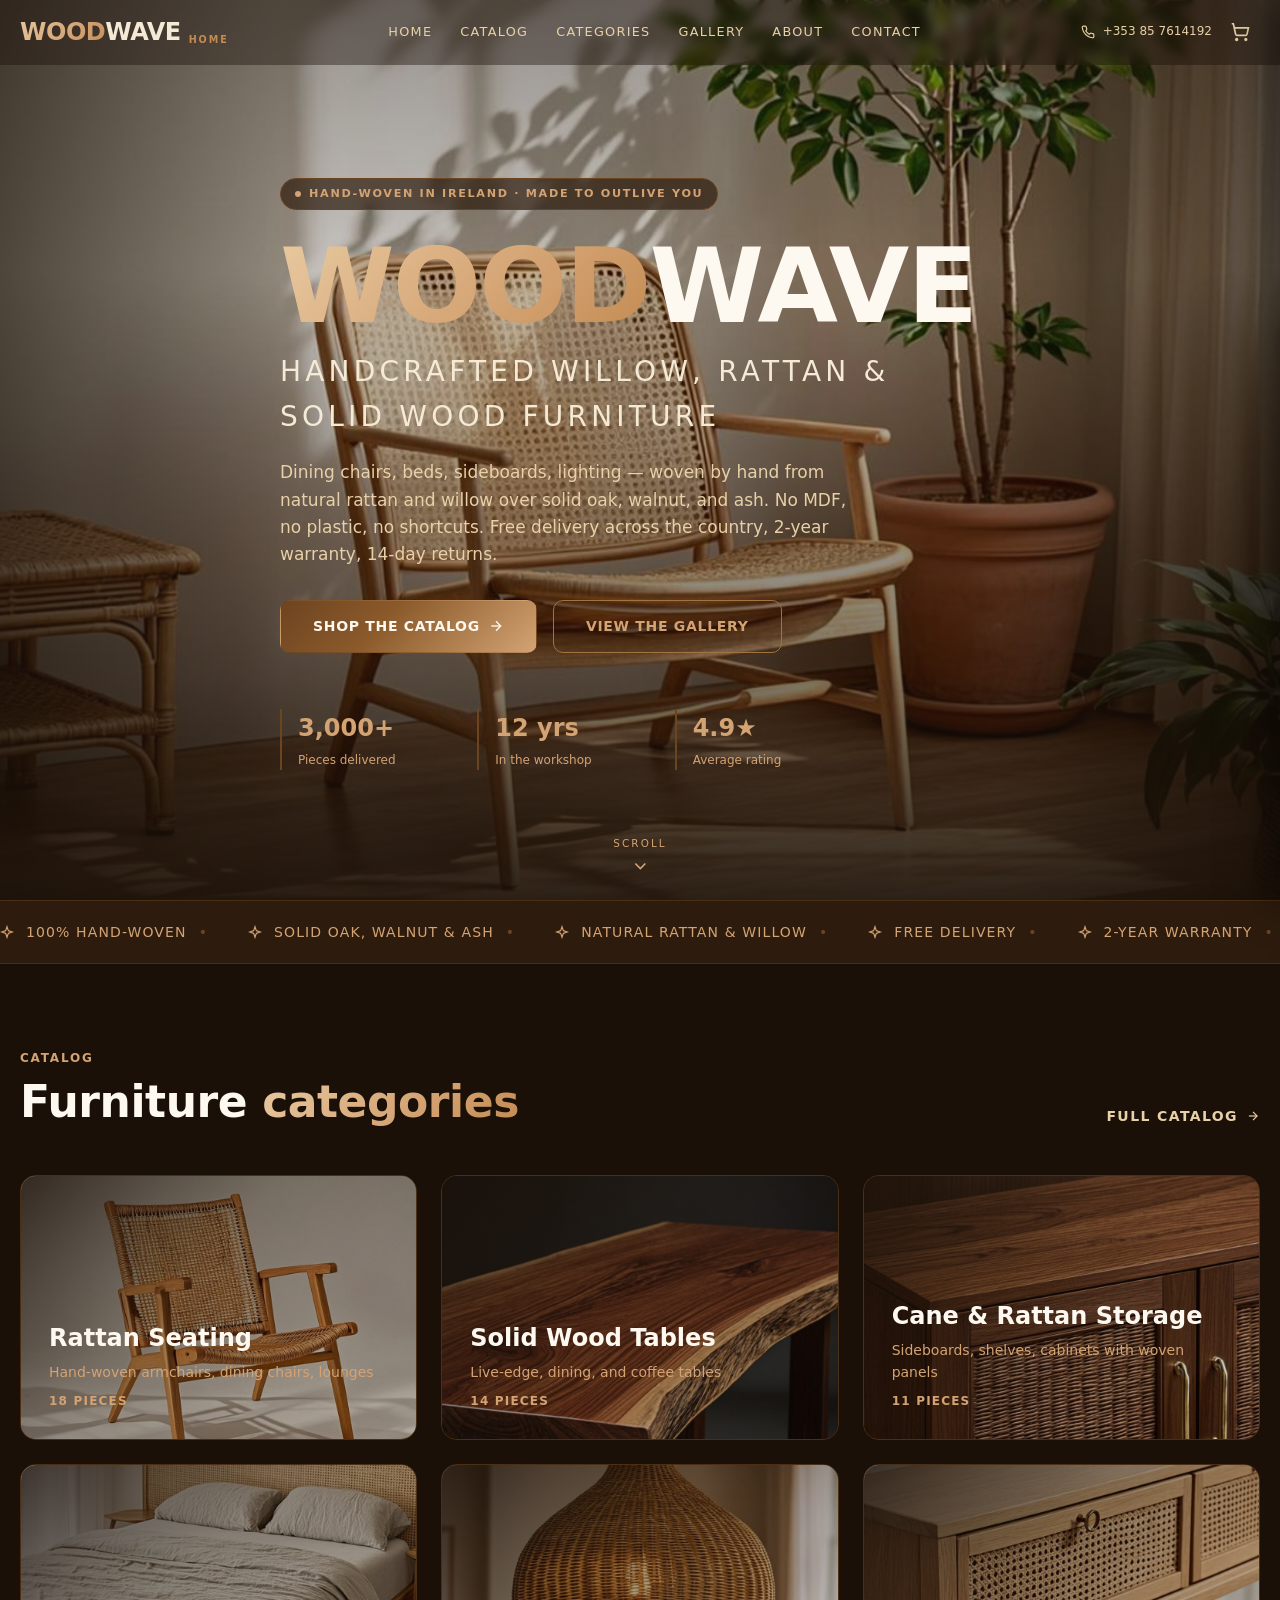
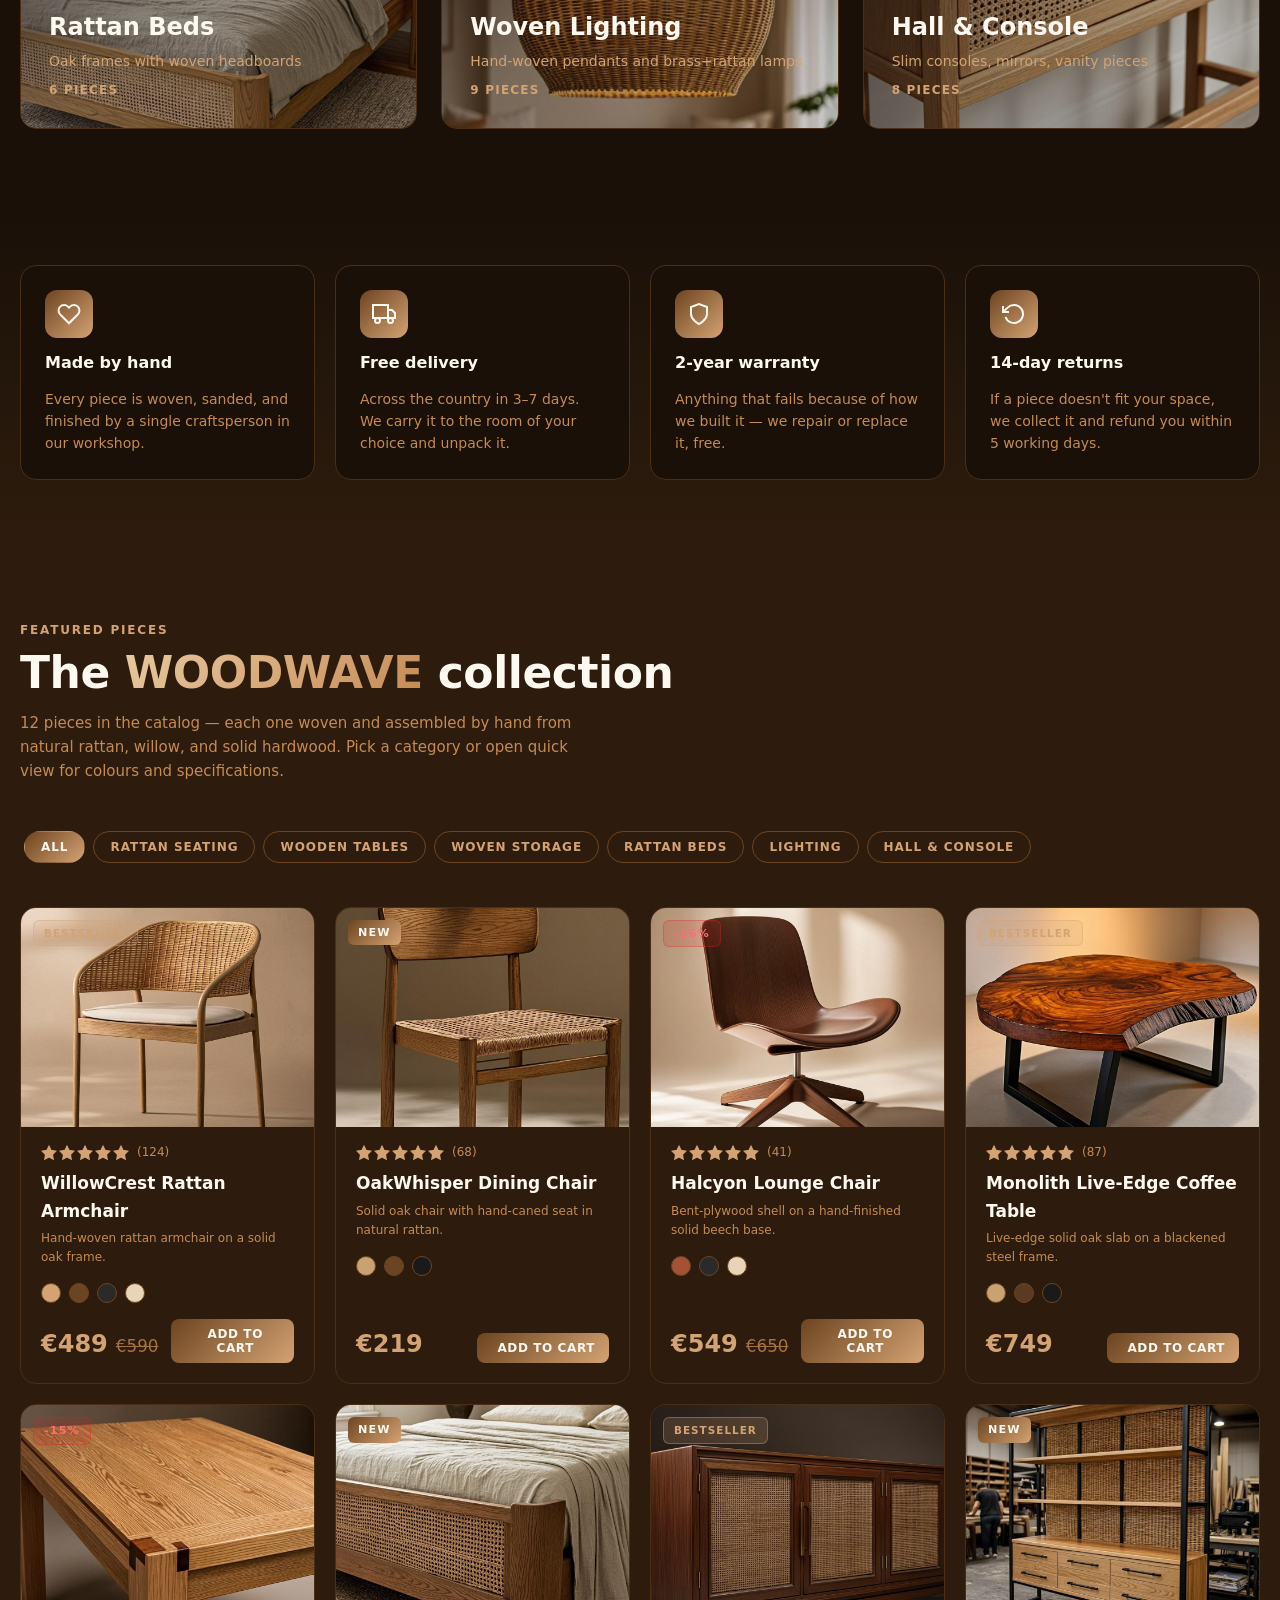
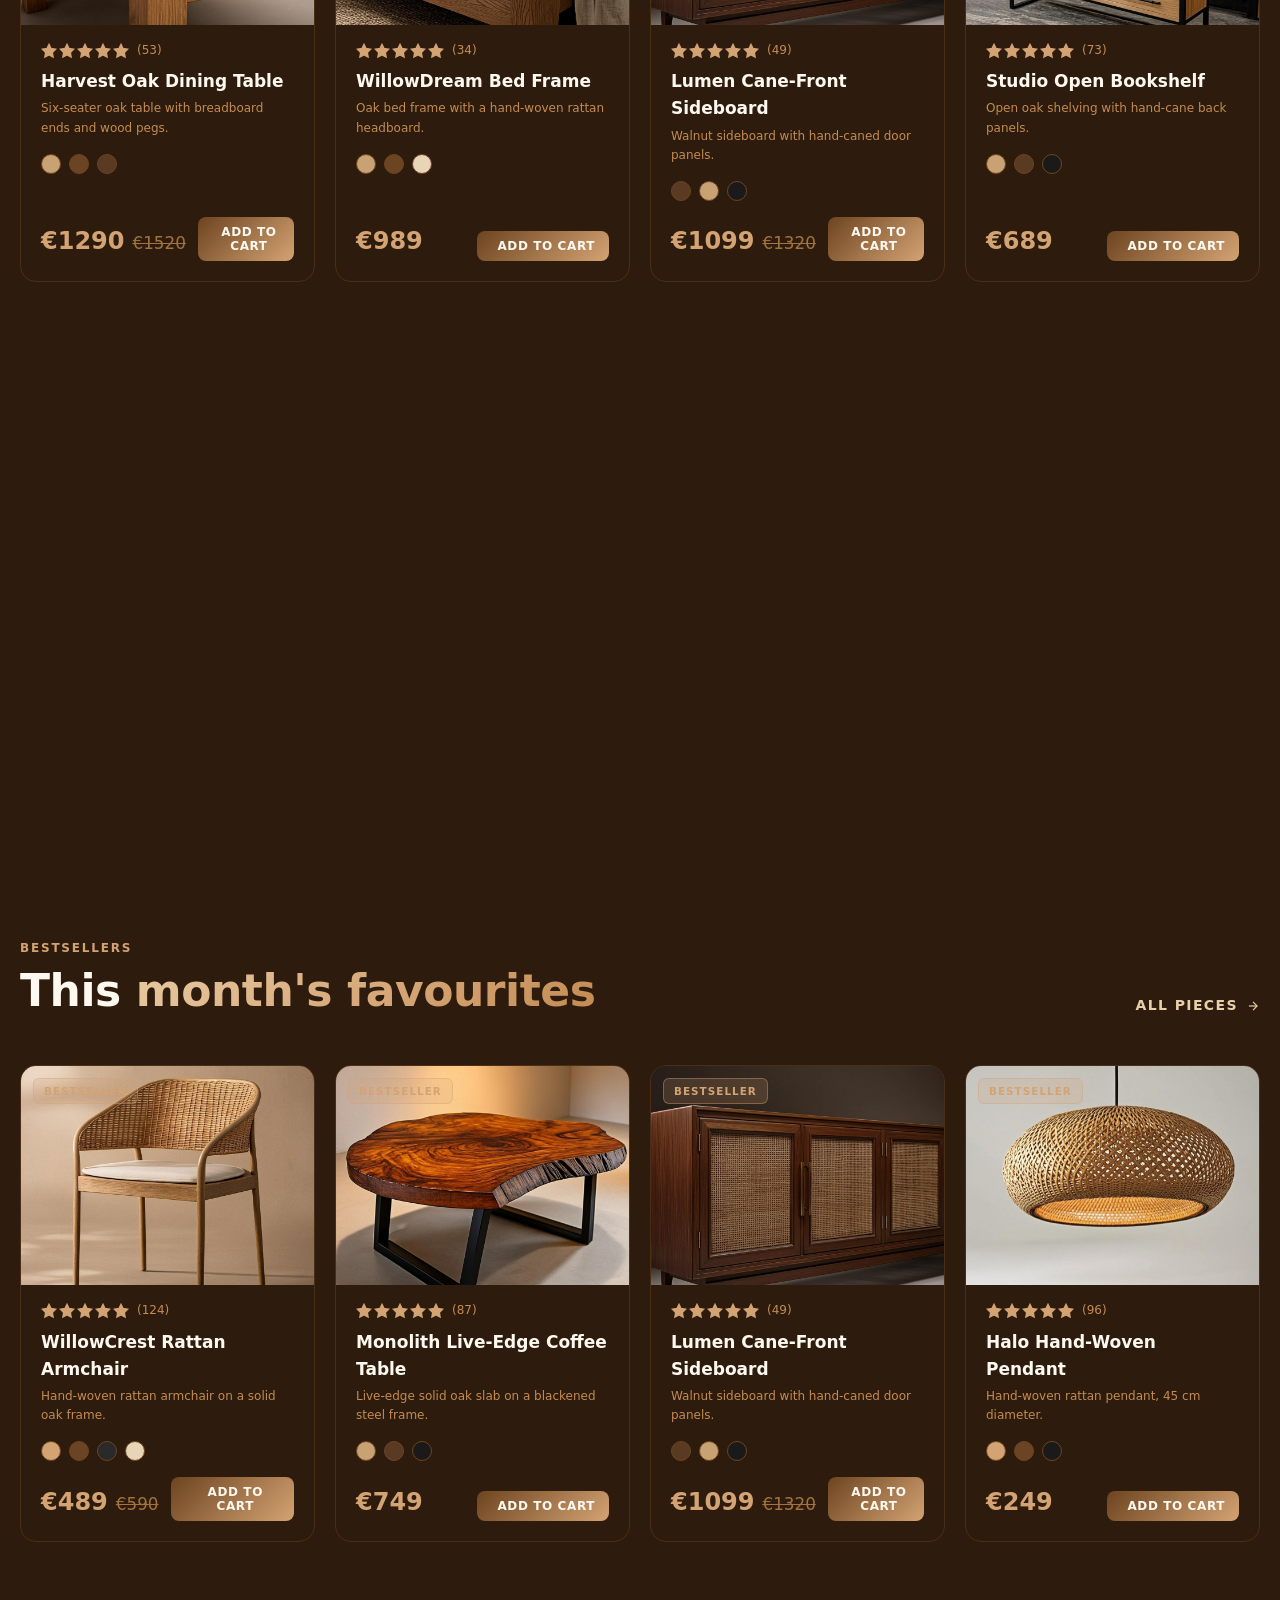
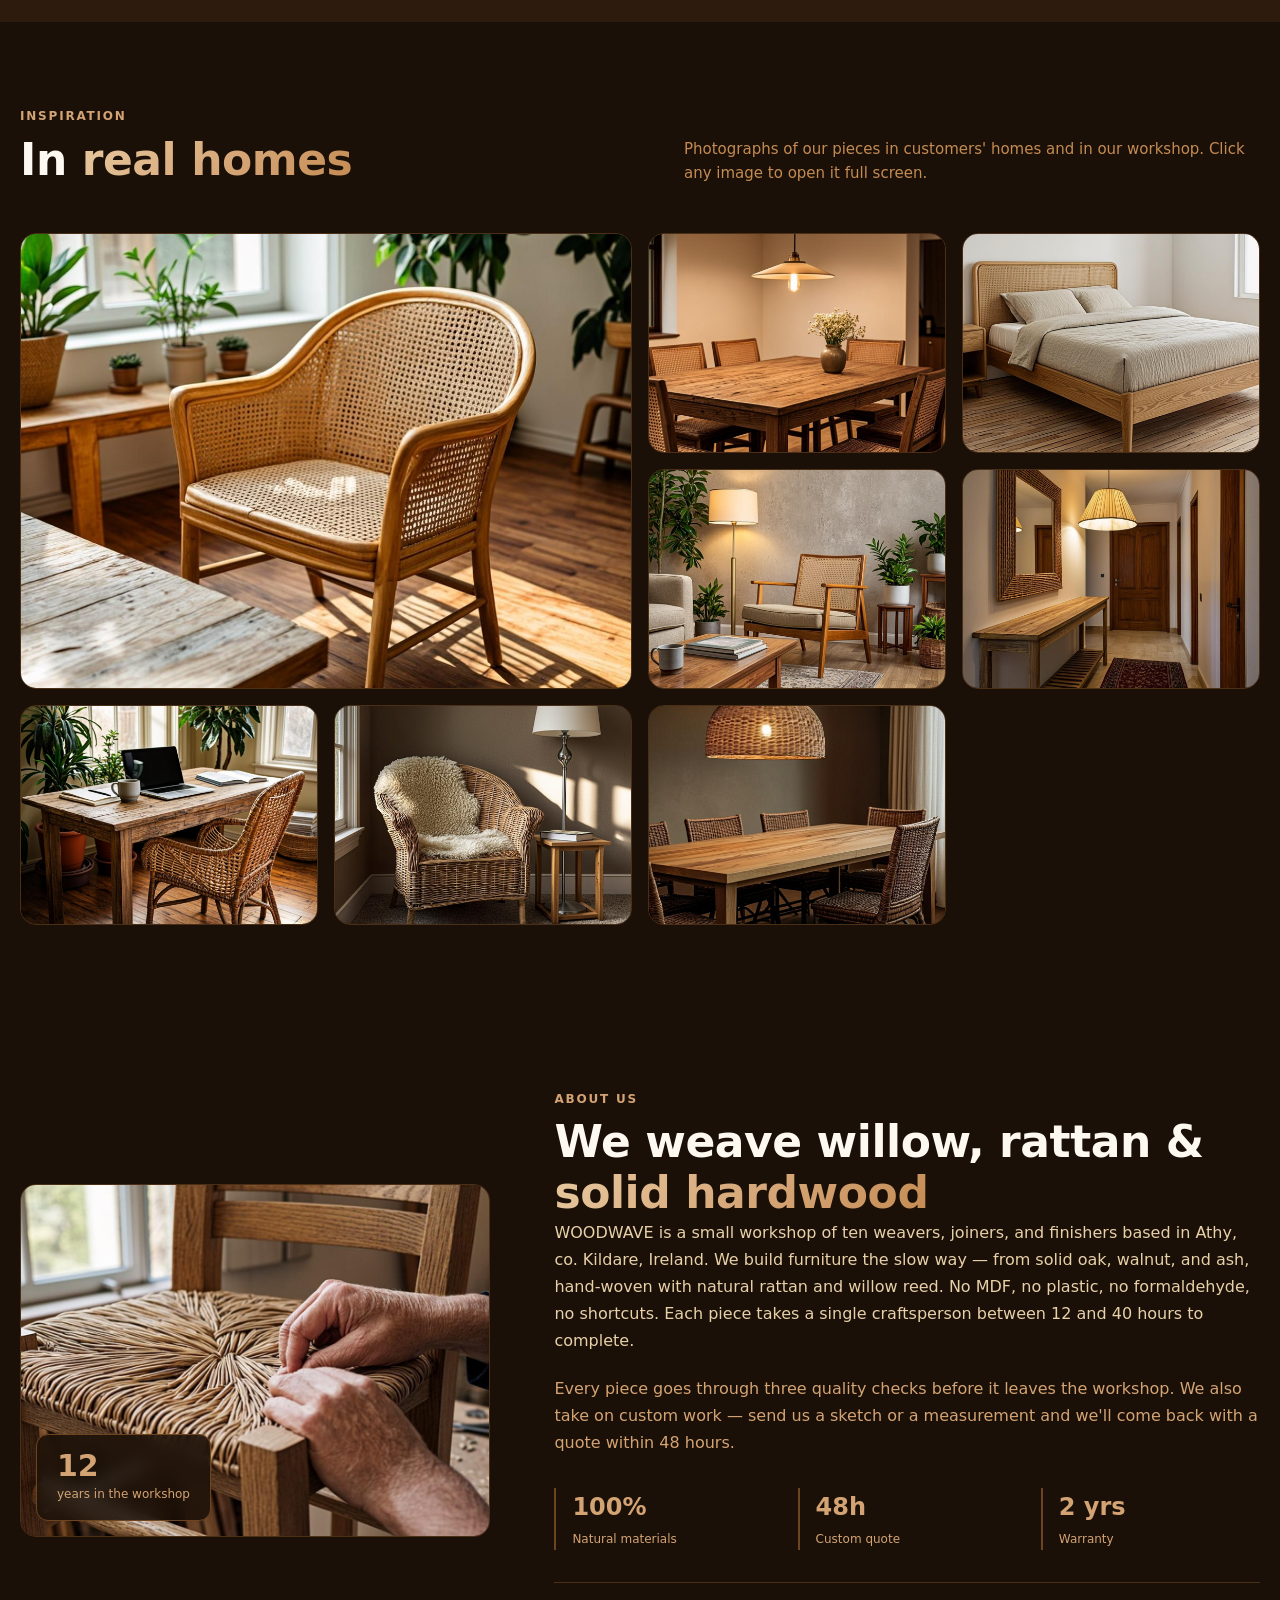
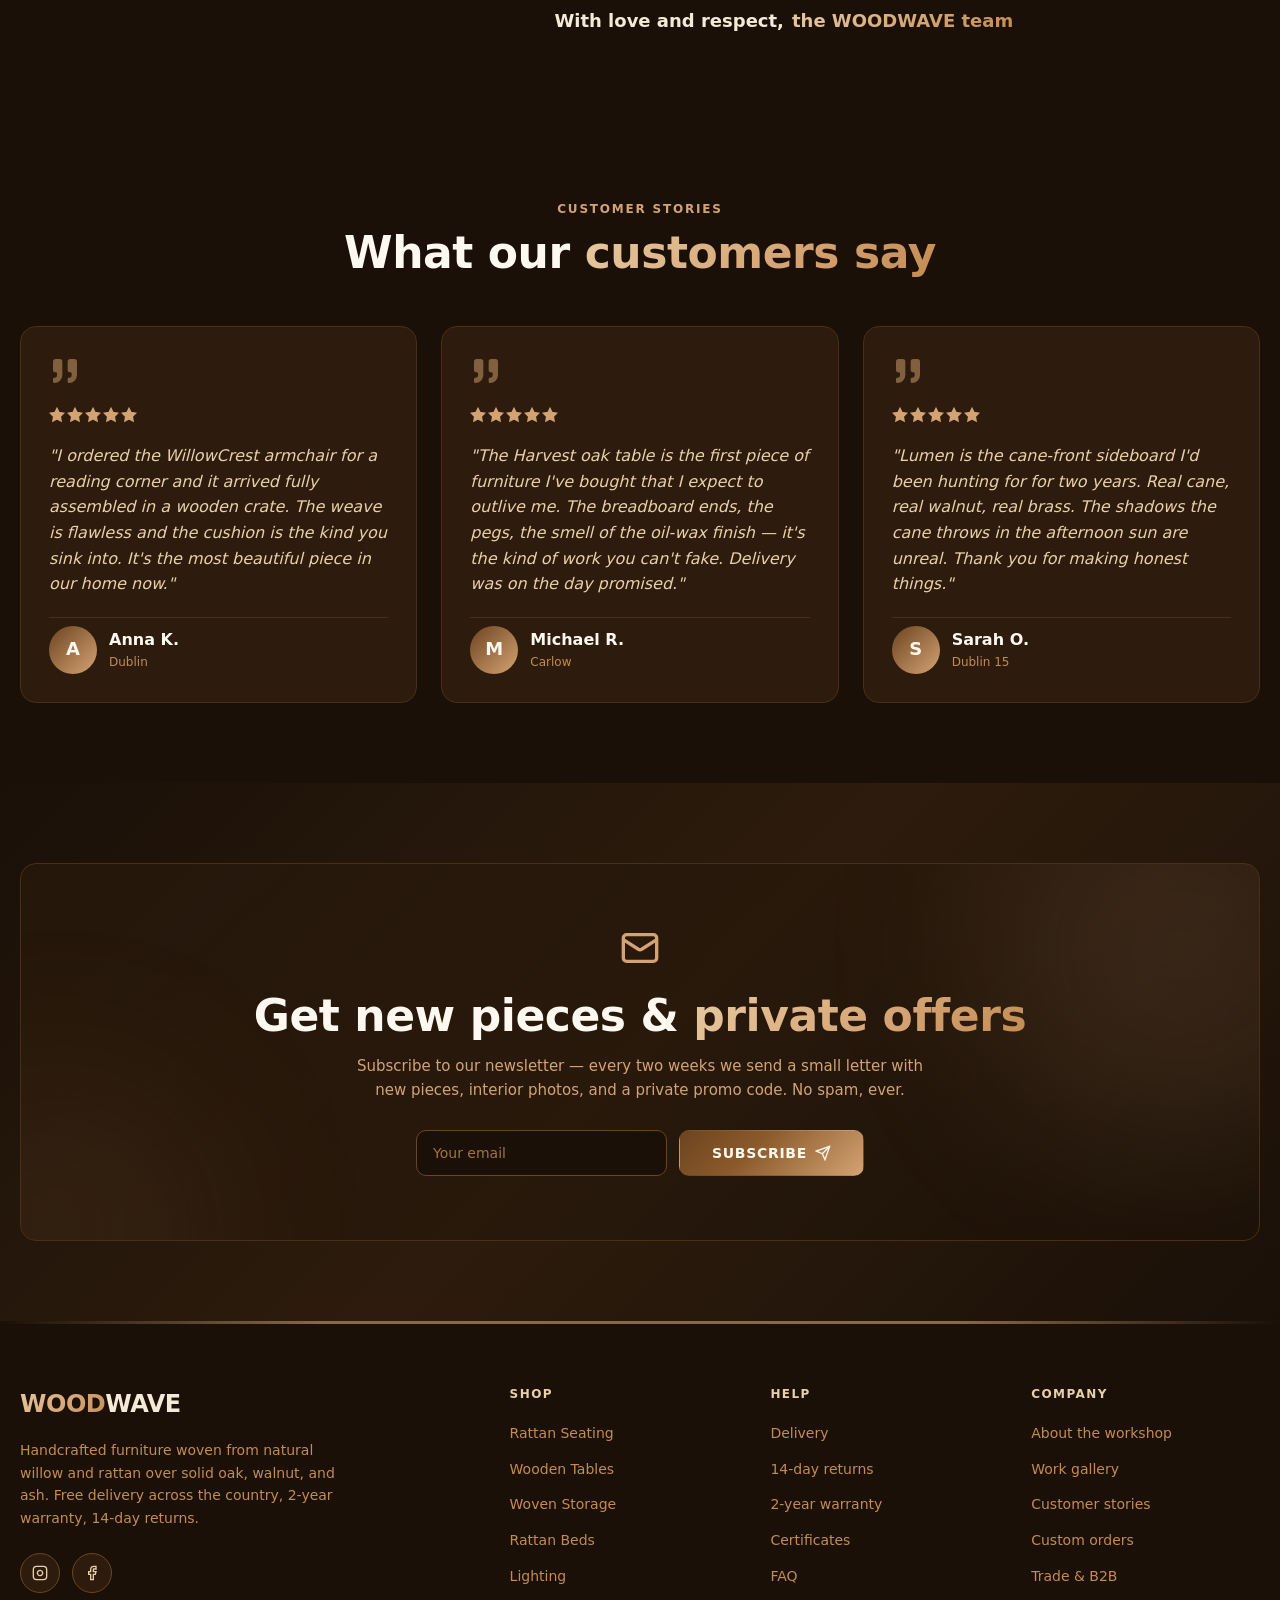
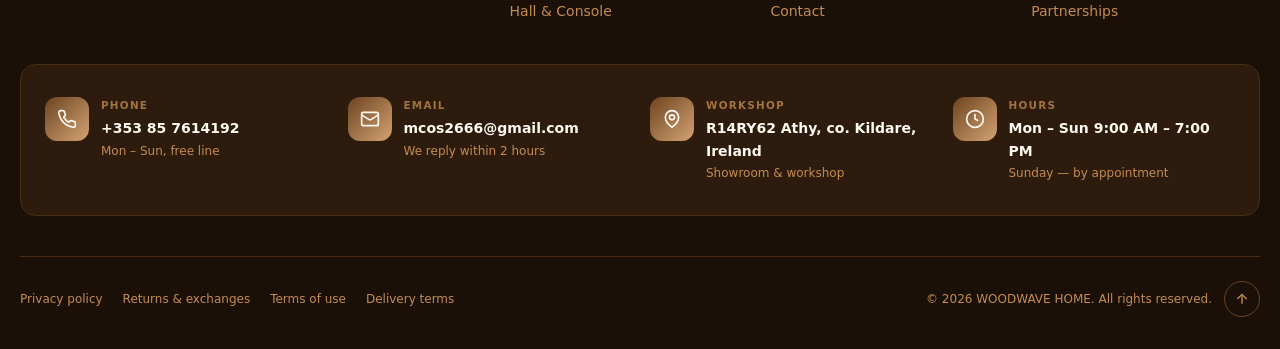
==== index.html @ 63f5e3e0 "Rewrite as plain static HTML/CSS/JS — no Next.js, no Node Removed all Next.js / React / TypeScript s" ====
<!DOCTYPE html>
<html lang="en">
<head>
  <meta charset="UTF-8" />
  <meta name="viewport" content="width=device-width, initial-scale=1.0" />
  <title>WOODWAVE HOME — Handcrafted Willow, Rattan &amp; Solid Wood Furniture</title>
  <meta name="description" content="Handcrafted furniture woven from willow and rattan over solid oak, walnut and ash. Dining chairs, beds, sideboards, pendants — made by hand, built to outlive you. Free delivery, 2-year warranty, 14-day returns." />
  <meta name="keywords" content="WOODWAVE, rattan furniture, willow furniture, handcrafted furniture, cane furniture, woven furniture, solid wood furniture, oak furniture" />
  <link rel="preconnect" href="https://fonts.googleapis.com" />
  <link rel="icon" type="image/svg+xml" href="data:image/svg+xml,%3Csvg xmlns='http://www.w3.org/2000/svg' viewBox='0 0 100 100'%3E%3Crect width='100' height='100' fill='%231a1008'/%3E%3Ctext x='50' y='62' font-family='sans-serif' font-size='42' font-weight='800' text-anchor='middle' fill='%23d4a373'%3EW%3C/text%3E%3C/svg%3E" />
  <link rel="stylesheet" href="styles.css" />
</head>
<body>
  <!-- ============================================================ HEADER ============================================================ -->
  <header id="header">
    <div class="container header-inner">
      <a href="#home" class="logo" aria-label="WOODWAVE HOME">
        <span class="gold-gradient-text">WOOD</span><span>WAVE</span>
        <span class="logo-tag">HOME</span>
      </a>

      <nav class="nav-desktop">
        <a href="#home" class="nav-link">Home</a>
        <a href="#catalog" class="nav-link">Catalog</a>
        <a href="#categories" class="nav-link">Categories</a>
        <a href="#gallery" class="nav-link">Gallery</a>
        <a href="#about" class="nav-link">About</a>
        <a href="#contact" class="nav-link">Contact</a>
      </nav>

      <div class="header-actions">
        <a href="tel:+353857614192" class="header-phone">
          <svg width="14" height="14" viewBox="0 0 24 24" fill="none" stroke="currentColor" stroke-width="2"><path d="M22 16.92v3a2 2 0 0 1-2.18 2 19.79 19.79 0 0 1-8.63-3.07 19.5 19.5 0 0 1-6-6 19.79 19.79 0 0 1-3.07-8.67A2 2 0 0 1 4.11 2h3a2 2 0 0 1 2 1.72 12.84 12.84 0 0 0 .7 2.81 2 2 0 0 1-.45 2.11L8.09 9.91a16 16 0 0 0 6 6l1.27-1.27a2 2 0 0 1 2.11-.45 12.84 12.84 0 0 0 2.81.7A2 2 0 0 1 22 16.92z"/></svg>
          <span class="header-phone-num">+353 85 7614192</span>
        </a>
        <button id="cartBtn" class="cart-btn" aria-label="Open cart">
          <svg width="20" height="20" viewBox="0 0 24 24" fill="none" stroke="currentColor" stroke-width="2"><circle cx="8" cy="21" r="1"/><circle cx="19" cy="21" r="1"/><path d="M2.05 2.05h2l2.66 12.42a2 2 0 0 0 2 1.58h9.78a2 2 0 0 0 1.95-1.57l1.65-7.43H5.12"/></svg>
          <span id="cartCount" class="cart-count" hidden>0</span>
        </button>
        <button id="menuBtn" class="menu-btn" aria-label="Open menu">
          <svg width="24" height="24" viewBox="0 0 24 24" fill="none" stroke="currentColor" stroke-width="2"><line x1="3" y1="6" x2="21" y2="6"/><line x1="3" y1="12" x2="21" y2="12"/><line x1="3" y1="18" x2="21" y2="18"/></svg>
        </button>
      </div>
    </div>
  </header>

  <!-- ============================================================ MOBILE MENU ============================================================ -->
  <div id="mobileMenu" class="mobile-menu" hidden>
    <div class="mobile-menu-top">
      <span class="logo">
        <span class="gold-gradient-text">WOOD</span><span>WAVE</span>
      </span>
      <button id="closeMenuBtn" class="menu-btn" aria-label="Close menu">
        <svg width="24" height="24" viewBox="0 0 24 24" fill="none" stroke="currentColor" stroke-width="2"><line x1="18" y1="6" x2="6" y2="18"/><line x1="6" y1="6" x2="18" y2="18"/></svg>
      </button>
    </div>
    <nav class="mobile-nav">
      <a href="#home" class="mobile-link">Home</a>
      <a href="#catalog" class="mobile-link">Catalog</a>
      <a href="#categories" class="mobile-link">Categories</a>
      <a href="#gallery" class="mobile-link">Gallery</a>
      <a href="#about" class="mobile-link">About</a>
      <a href="#contact" class="mobile-link">Contact</a>
      <a href="tel:+353857614192" class="btn btn-solid mobile-cta">Call +353 85 7614192</a>
    </nav>
  </div>

  <!-- ============================================================ HERO ============================================================ -->
  <section id="home" class="hero">
    <img src="img/hero.png" alt="Cozy living room with handcrafted rattan furniture" class="hero-bg" />
    <div class="hero-overlay"></div>
    <div class="hero-vignette"></div>
    <div class="container hero-content">
      <span class="pill">
        <span class="pill-dot"></span>
        Hand-woven in Ireland · Made to outlive you
      </span>
      <h1 class="hero-title">
        <span class="gold-gradient-text">WOOD</span>WAVE
      </h1>
      <p class="hero-subtitle">Handcrafted willow, rattan &amp; solid wood furniture</p>
      <p class="hero-text">
        Dining chairs, beds, sideboards, lighting — woven by hand from natural
        rattan and willow over solid oak, walnut, and ash. No MDF, no plastic,
        no shortcuts. Free delivery across the country, 2-year warranty,
        14-day returns.
      </p>
      <div class="hero-actions">
        <a href="#catalog" class="btn btn-solid">
          Shop the catalog
          <svg width="16" height="16" viewBox="0 0 24 24" fill="none" stroke="currentColor" stroke-width="2"><line x1="5" y1="12" x2="19" y2="12"/><polyline points="12 5 19 12 12 19"/></svg>
        </a>
        <a href="#gallery" class="btn btn-outline">View the gallery</a>
      </div>
      <div class="hero-stats">
        <div class="stat"><div class="stat-num gold">3,000+</div><div class="stat-label">Pieces delivered</div></div>
        <div class="stat"><div class="stat-num gold">12 yrs</div><div class="stat-label">In the workshop</div></div>
        <div class="stat"><div class="stat-num gold">4.9★</div><div class="stat-label">Average rating</div></div>
      </div>
    </div>
    <a href="#marquee" class="scroll-indicator" aria-label="Scroll down">
      <span class="scroll-text">Scroll</span>
      <svg width="20" height="20" viewBox="0 0 24 24" fill="none" stroke="currentColor" stroke-width="2"><polyline points="6 9 12 15 18 9"/></svg>
    </a>
  </section>

  <!-- ============================================================ MARQUEE ============================================================ -->
  <section id="marquee" class="marquee-section">
    <div class="marquee">
      <div class="marquee-track" id="marqueeTrack"></div>
    </div>
  </section>

  <!-- ============================================================ CATEGORIES ============================================================ -->
  <section id="categories" class="section">
    <div class="container">
      <div class="section-head">
        <div>
          <span class="section-label">Catalog</span>
          <h2 class="section-title">Furniture <span class="gold-gradient-text">categories</span></h2>
        </div>
        <a href="#catalog" class="link-arrow">
          Full catalog
          <svg width="14" height="14" viewBox="0 0 24 24" fill="none" stroke="currentColor" stroke-width="2"><line x1="5" y1="12" x2="19" y2="12"/><polyline points="12 5 19 12 12 19"/></svg>
        </a>
      </div>
      <div class="categories-grid" id="categoriesGrid"></div>
    </div>
  </section>

  <!-- ============================================================ BENEFITS ============================================================ -->
  <section class="benefits-section">
    <div class="container">
      <div class="benefits-grid" id="benefitsGrid"></div>
    </div>
  </section>

  <!-- ============================================================ CATALOG ============================================================ -->
  <section id="catalog" class="section section-alt">
    <div class="container">
      <div class="section-head">
        <div>
          <span class="section-label">Featured pieces</span>
          <h2 class="section-title">The <span class="gold-gradient-text">WOODWAVE</span> collection</h2>
          <p class="section-desc">12 pieces in the catalog — each one woven and assembled by hand from natural rattan, willow, and solid hardwood. Pick a category or open quick view for colours and specifications.</p>
        </div>
      </div>
      <div class="filter-tabs" id="filterTabs"></div>
      <div class="products-grid" id="productsGrid"></div>
    </div>
  </section>

  <!-- ============================================================ BESTSELLERS ============================================================ -->
  <section class="section section-alt bestsellers-section">
    <div class="container">
      <div class="section-head">
        <div>
          <span class="section-label">Bestsellers</span>
          <h2 class="section-title">This <span class="gold-gradient-text">month&apos;s favourites</span></h2>
        </div>
        <a href="#catalog" class="link-arrow">
          All pieces
          <svg width="14" height="14" viewBox="0 0 24 24" fill="none" stroke="currentColor" stroke-width="2"><line x1="5" y1="12" x2="19" y2="12"/><polyline points="12 5 19 12 12 19"/></svg>
        </a>
      </div>
      <div class="products-grid" id="bestsellersGrid"></div>
    </div>
  </section>

  <!-- ============================================================ GALLERY ============================================================ -->
  <section id="gallery" class="section">
    <div class="container">
      <div class="section-head">
        <div>
          <span class="section-label">Inspiration</span>
          <h2 class="section-title">In <span class="gold-gradient-text">real homes</span></h2>
        </div>
        <p class="section-desc">Photographs of our pieces in customers&apos; homes and in our workshop. Click any image to open it full screen.</p>
      </div>
      <div class="gallery-grid" id="galleryGrid"></div>
    </div>
  </section>

  <!-- ============================================================ LIGHTBOX ============================================================ -->
  <div id="lightbox" class="lightbox" hidden>
    <button id="lightboxClose" class="lightbox-close" aria-label="Close">
      <svg width="24" height="24" viewBox="0 0 24 24" fill="none" stroke="currentColor" stroke-width="2"><line x1="18" y1="6" x2="6" y2="18"/><line x1="6" y1="6" x2="18" y2="18"/></svg>
    </button>
    <button id="lightboxPrev" class="lightbox-nav lightbox-prev" aria-label="Previous">
      <svg width="24" height="24" viewBox="0 0 24 24" fill="none" stroke="currentColor" stroke-width="2"><polyline points="15 18 9 12 15 6"/></svg>
    </button>
    <img id="lightboxImg" src="" alt="" class="lightbox-img" />
    <button id="lightboxNext" class="lightbox-nav lightbox-next" aria-label="Next">
      <svg width="24" height="24" viewBox="0 0 24 24" fill="none" stroke="currentColor" stroke-width="2"><polyline points="9 18 15 12 9 6"/></svg>
    </button>
    <div id="lightboxCount" class="lightbox-count">1 / 8</div>
  </div>

  <!-- ============================================================ ABOUT ============================================================ -->
  <section id="about" class="section">
    <div class="container">
      <div class="about-grid">
        <div class="reveal about-img-wrap">
          <img src="img/about.png" alt="WOODWAVE workshop" class="about-img" />
          <div class="about-badge">
            <div class="about-badge-num gold">12</div>
            <div class="about-badge-text">years in the workshop</div>
          </div>
        </div>
        <div class="reveal reveal-delay-2 about-text">
          <span class="section-label">About us</span>
          <h2 class="section-title">We weave willow, rattan &amp;<br /><span class="gold-gradient-text">solid hardwood</span></h2>
          <p class="text-lead">
            WOODWAVE is a small workshop of ten weavers, joiners, and finishers
            based in Athy, co. Kildare, Ireland. We build furniture the slow way
            — from solid oak, walnut, and ash, hand-woven with natural rattan
            and willow reed. No MDF, no plastic, no formaldehyde, no shortcuts.
            Each piece takes a single craftsperson between 12 and 40 hours to
            complete.
          </p>
          <p class="text-muted">
            Every piece goes through three quality checks before it leaves the
            workshop. We also take on custom work — send us a sketch or a
            measurement and we&apos;ll come back with a quote within 48 hours.
          </p>
          <div class="about-stats">
            <div class="stat-item"><div class="stat-num gold">100%</div><div class="stat-label">Natural materials</div></div>
            <div class="stat-item"><div class="stat-num gold">48h</div><div class="stat-label">Custom quote</div></div>
            <div class="stat-item"><div class="stat-num gold">2 yrs</div><div class="stat-label">Warranty</div></div>
          </div>
          <div class="about-sign">
            <span>With love and respect,</span>
            <span class="gold-gradient-text">the WOODWAVE team</span>
          </div>
        </div>
      </div>
    </div>
  </section>

  <!-- ============================================================ TESTIMONIALS ============================================================ -->
  <section id="testimonials" class="section">
    <div class="container">
      <div class="section-head-center">
        <span class="section-label">Customer stories</span>
        <h2 class="section-title">What our <span class="gold-gradient-text">customers say</span></h2>
      </div>
      <div class="testimonials-grid" id="testimonialsGrid"></div>
    </div>
  </section>

  <!-- ============================================================ NEWSLETTER ============================================================ -->
  <section class="section newsletter-section">
    <div class="container">
      <div class="newsletter-card reveal">
        <div class="blur-glow" style="top:-30%; right:-10%; width:400px; height:400px;"></div>
        <div class="blur-glow" style="bottom:-40%; left:-10%; width:320px; height:320px;"></div>
        <div class="newsletter-content">
          <svg width="40" height="40" viewBox="0 0 24 24" fill="none" stroke="currentColor" stroke-width="2" class="newsletter-icon"><rect x="2" y="4" width="20" height="16" rx="2"/><path d="m22 7-8.991 5.727a2 2 0 0 1-2.009 0L2 7"/></svg>
          <h2 class="section-title">Get new pieces &amp; <span class="gold-gradient-text">private offers</span></h2>
          <p class="newsletter-text">Subscribe to our newsletter — every two weeks we send a small letter with new pieces, interior photos, and a private promo code. No spam, ever.</p>
          <form id="newsletterForm" class="newsletter-form">
            <input type="email" id="newsletterEmail" placeholder="Your email" required class="input" />
            <button type="submit" class="btn btn-solid">
              <span id="newsletterBtnText">Subscribe</span>
              <svg width="16" height="16" viewBox="0 0 24 24" fill="none" stroke="currentColor" stroke-width="2" id="newsletterBtnIcon"><line x1="22" y1="2" x2="11" y2="13"/><polygon points="22 2 15 22 11 13 2 9 22 2"/></svg>
            </button>
          </form>
          <p id="newsletterMsg" class="newsletter-msg" hidden></p>
        </div>
      </div>
    </div>
  </section>

  <!-- ============================================================ FOOTER ============================================================ -->
  <footer id="contact" class="footer">
    <div class="footer-divider"></div>
    <div class="container">
      <div class="footer-cols">
        <div class="footer-brand">
          <a href="#home" class="logo">
            <span class="gold-gradient-text">WOOD</span><span>WAVE</span>
          </a>
          <p class="footer-tagline">Handcrafted furniture woven from natural willow and rattan over solid oak, walnut, and ash. Free delivery across the country, 2-year warranty, 14-day returns.</p>
          <div class="footer-social">
            <a href="#" class="social-btn" aria-label="Instagram">
              <svg width="16" height="16" viewBox="0 0 24 24" fill="none" stroke="currentColor" stroke-width="2"><rect width="20" height="20" x="2" y="2" rx="5"/><path d="M16 11.37A4 4 0 1 1 12.63 8 4 4 0 0 1 16 11.37z"/><line x1="17.5" y1="6.5" x2="17.51" y2="6.5"/></svg>
            </a>
            <a href="#" class="social-btn" aria-label="Facebook">
              <svg width="16" height="16" viewBox="0 0 24 24" fill="none" stroke="currentColor" stroke-width="2"><path d="M18 2h-3a5 5 0 0 0-5 5v3H7v4h3v8h4v-8h3l1-4h-4V7a1 1 0 0 1 1-1h3z"/></svg>
            </a>
          </div>
        </div>
        <div class="footer-col">
          <h4>Shop</h4>
          <ul>
            <li><a href="#catalog">Rattan Seating</a></li>
            <li><a href="#catalog">Wooden Tables</a></li>
            <li><a href="#catalog">Woven Storage</a></li>
            <li><a href="#catalog">Rattan Beds</a></li>
            <li><a href="#catalog">Lighting</a></li>
            <li><a href="#catalog">Hall &amp; Console</a></li>
          </ul>
        </div>
        <div class="footer-col">
          <h4>Help</h4>
          <ul>
            <li><a href="#">Delivery</a></li>
            <li><a href="#">14-day returns</a></li>
            <li><a href="#">2-year warranty</a></li>
            <li><a href="#">Certificates</a></li>
            <li><a href="#">FAQ</a></li>
            <li><a href="#contact">Contact</a></li>
          </ul>
        </div>
        <div class="footer-col">
          <h4>Company</h4>
          <ul>
            <li><a href="#about">About the workshop</a></li>
            <li><a href="#gallery">Work gallery</a></li>
            <li><a href="#testimonials">Customer stories</a></li>
            <li><a href="#contact">Custom orders</a></li>
            <li><a href="#contact">Trade &amp; B2B</a></li>
            <li><a href="#">Partnerships</a></li>
          </ul>
        </div>
      </div>

      <div class="contact-strip">
        <div class="contact-item">
          <div class="contact-icon">
            <svg width="20" height="20" viewBox="0 0 24 24" fill="none" stroke="currentColor" stroke-width="2"><path d="M22 16.92v3a2 2 0 0 1-2.18 2 19.79 19.79 0 0 1-8.63-3.07 19.5 19.5 0 0 1-6-6 19.79 19.79 0 0 1-3.07-8.67A2 2 0 0 1 4.11 2h3a2 2 0 0 1 2 1.72 12.84 12.84 0 0 0 .7 2.81 2 2 0 0 1-.45 2.11L8.09 9.91a16 16 0 0 0 6 6l1.27-1.27a2 2 0 0 1 2.11-.45 12.84 12.84 0 0 0 2.81.7A2 2 0 0 1 22 16.92z"/></svg>
          </div>
          <div>
            <div class="contact-label">Phone</div>
            <a href="tel:+353857614192" class="contact-value">+353 85 7614192</a>
            <div class="contact-sub">Mon – Sun, free line</div>
          </div>
        </div>
        <div class="contact-item">
          <div class="contact-icon">
            <svg width="20" height="20" viewBox="0 0 24 24" fill="none" stroke="currentColor" stroke-width="2"><rect width="20" height="16" x="2" y="4" rx="2"/><path d="m22 7-8.97 5.7a1.94 1.94 0 0 1-2.06 0L2 7"/></svg>
          </div>
          <div>
            <div class="contact-label">Email</div>
            <a href="mailto:mcos2666@gmail.com" class="contact-value">mcos2666@gmail.com</a>
            <div class="contact-sub">We reply within 2 hours</div>
          </div>
        </div>
        <div class="contact-item">
          <div class="contact-icon">
            <svg width="20" height="20" viewBox="0 0 24 24" fill="none" stroke="currentColor" stroke-width="2"><path d="M20 10c0 6-8 12-8 12s-8-6-8-12a8 8 0 0 1 16 0Z"/><circle cx="12" cy="10" r="3"/></svg>
          </div>
          <div>
            <div class="contact-label">Workshop</div>
            <div class="contact-value">R14RY62 Athy, co. Kildare, Ireland</div>
            <div class="contact-sub">Showroom &amp; workshop</div>
          </div>
        </div>
        <div class="contact-item">
          <div class="contact-icon">
            <svg width="20" height="20" viewBox="0 0 24 24" fill="none" stroke="currentColor" stroke-width="2"><circle cx="12" cy="12" r="10"/><polyline points="12 6 12 12 16 14"/></svg>
          </div>
          <div>
            <div class="contact-label">Hours</div>
            <div class="contact-value">Mon – Sun 9:00 AM – 7:00 PM</div>
            <div class="contact-sub">Sunday — by appointment</div>
          </div>
        </div>
      </div>

      <div class="footer-legal">
        <div class="legal-links">
          <a href="#">Privacy policy</a>
          <a href="#">Returns &amp; exchanges</a>
          <a href="#">Terms of use</a>
          <a href="#">Delivery terms</a>
        </div>
        <div class="copyright">
          <span>© 2026 WOODWAVE HOME. All rights reserved.</span>
          <button id="backToTop" class="back-to-top" aria-label="Back to top">
            <svg width="16" height="16" viewBox="0 0 24 24" fill="none" stroke="currentColor" stroke-width="2"><line x1="12" y1="19" x2="12" y2="5"/><polyline points="5 12 12 5 19 12"/></svg>
          </button>
        </div>
      </div>
    </div>
  </footer>

  <!-- ============================================================ CART DRAWER ============================================================ -->
  <div id="cartOverlay" class="cart-overlay" hidden></div>
  <aside id="cartDrawer" class="cart-drawer" aria-hidden="true">
    <div class="cart-head">
      <div class="cart-head-info">
        <svg width="20" height="20" viewBox="0 0 24 24" fill="none" stroke="currentColor" stroke-width="2"><circle cx="8" cy="21" r="1"/><circle cx="19" cy="21" r="1"/><path d="M2.05 2.05h2l2.66 12.42a2 2 0 0 0 2 1.58h9.78a2 2 0 0 0 1.95-1.57l1.65-7.43H5.12"/></svg>
        <div>
          <h2 class="cart-title">Your cart</h2>
          <p id="cartSubtitle" class="cart-sub">Empty</p>
        </div>
      </div>
      <button id="closeCartBtn" class="cart-close" aria-label="Close cart">
        <svg width="20" height="20" viewBox="0 0 24 24" fill="none" stroke="currentColor" stroke-width="2"><line x1="18" y1="6" x2="6" y2="18"/><line x1="6" y1="6" x2="18" y2="18"/></svg>
      </button>
    </div>
    <div id="cartItems" class="cart-items">
      <div class="cart-empty">
        <div class="cart-empty-icon">
          <svg width="32" height="32" viewBox="0 0 24 24" fill="none" stroke="currentColor" stroke-width="2"><circle cx="8" cy="21" r="1"/><circle cx="19" cy="21" r="1"/><path d="M2.05 2.05h2l2.66 12.42a2 2 0 0 0 2 1.58h9.78a2 2 0 0 0 1.95-1.57l1.65-7.43H5.12"/></svg>
        </div>
        <div class="cart-empty-title">Your cart is empty</div>
        <p class="cart-empty-text">Add a piece from the catalog to start your order.</p>
        <button id="browseCatalogBtn" class="btn btn-outline">Browse the catalog</button>
      </div>
    </div>
    <div id="cartFooter" class="cart-footer" hidden>
      <div class="cart-row">
        <span>Delivery</span>
        <span class="free">Free</span>
      </div>
      <div class="cart-row cart-total-row">
        <span class="cart-total-label">Total</span>
        <span id="cartTotal" class="cart-total">€0</span>
      </div>
      <button id="checkoutBtn" class="btn btn-solid cart-checkout">
        Checkout
        <svg width="16" height="16" viewBox="0 0 24 24" fill="none" stroke="currentColor" stroke-width="2"><line x1="5" y1="12" x2="19" y2="12"/><polyline points="12 5 19 12 12 19"/></svg>
      </button>
      <p class="cart-payments">Card · Apple Pay · Google Pay · Bank transfer · 0% installments</p>
    </div>
  </aside>

  <!-- ============================================================ QUICK VIEW ============================================================ -->
  <div id="quickViewOverlay" class="quick-view-overlay" hidden>
    <div class="quick-view-modal">
      <button id="quickViewClose" class="quick-view-close" aria-label="Close">
        <svg width="20" height="20" viewBox="0 0 24 24" fill="none" stroke="currentColor" stroke-width="2"><line x1="18" y1="6" x2="6" y2="18"/><line x1="6" y1="6" x2="18" y2="18"/></svg>
      </button>
      <div class="quick-view-grid">
        <div class="quick-view-img-wrap">
          <img id="quickViewImg" src="" alt="" class="quick-view-img" />
          <div id="quickViewBadges" class="quick-view-badges"></div>
        </div>
        <div class="quick-view-body">
          <div class="quick-view-rating">
            <div id="quickViewStars" class="stars"></div>
            <span id="quickViewMeta" class="quick-view-meta"></span>
          </div>
          <h2 id="quickViewName" class="quick-view-name"></h2>
          <div class="quick-view-stock">
            <svg width="16" height="16" viewBox="0 0 24 24" fill="none" stroke="currentColor" stroke-width="2"><polyline points="20 6 9 17 4 12"/></svg>
            <span id="quickViewStock"></span>
          </div>
          <div class="quick-view-price-row">
            <span id="quickViewPrice" class="quick-view-price"></span>
            <span id="quickViewOldPrice" class="price-old"></span>
          </div>
          <p id="quickViewDesc" class="quick-view-desc"></p>
          <div class="quick-view-section">
            <div class="quick-view-section-label">Colour: <span id="quickViewColor" class="gold"></span></div>
            <div id="quickViewColors" class="quick-view-colors"></div>
          </div>
          <div id="quickViewSpecs" class="quick-view-specs"></div>
          <div class="quick-view-benefits">
            <div class="quick-view-benefit"><svg width="20" height="20" viewBox="0 0 24 24" fill="none" stroke="currentColor" stroke-width="2"><path d="M12 22s8-4 8-10V5l-8-3-8 3v7c0 6 8 10 8 10z"/></svg><span>2-year warranty</span></div>
            <div class="quick-view-benefit"><svg width="20" height="20" viewBox="0 0 24 24" fill="none" stroke="currentColor" stroke-width="2"><rect x="1" y="3" width="15" height="13"/><polygon points="16 8 20 8 23 11 23 16 16 16 16 8"/><circle cx="5.5" cy="18.5" r="2.5"/><circle cx="18.5" cy="18.5" r="2.5"/></svg><span>Free delivery</span></div>
            <div class="quick-view-benefit"><svg width="20" height="20" viewBox="0 0 24 24" fill="none" stroke="currentColor" stroke-width="2"><polyline points="1 4 1 10 7 10"/><path d="M3.51 15a9 9 0 1 0 2.13-9.36L1 10"/></svg><span>14-day returns</span></div>
          </div>
          <button id="quickViewAddBtn" class="btn btn-solid quick-view-add"></button>
        </div>
      </div>
    </div>
  </div>

  <!-- ============================================================ TOAST ============================================================ -->
  <div id="toast" class="toast" hidden>
    <svg width="18" height="18" viewBox="0 0 24 24" fill="none" stroke="currentColor" stroke-width="2"><polyline points="20 6 9 17 4 12"/></svg>
    <span id="toastText"></span>
  </div>

  <script src="script.js"></script>
</body>
</html>
---- styles.css ----
/* ============================================================
   WOODWAVE HOME — Dark Walnut Design System
   Adapted from woodwave.ie
   ============================================================ */

:root {
  --wood-950: #1a1008;
  --wood-900: #2d1c0d;
  --wood-800: #4a2e15;
  --wood-700: #6d4420;
  --wood-600: #8b5a2b;
  --wood-500: #a2733f;
  --wood-400: #c48b52;
  --wood-300: #d4a373;
  --wood-200: #e8d0a8;
  --wood-100: #f5ead6;
  --wood-50:  #fdf8f0;
  --gold: #d4a373;
  --gold-light: #e8c9a0;
  --radius: 10px;
  --radius-lg: 16px;
  --max-w: 1280px;
  --font: system-ui, -apple-system, BlinkMacSystemFont, "Segoe UI", Roboto, sans-serif;
}

/* ============================================================ Reset ============================================================ */
* { margin: 0; padding: 0; box-sizing: border-box; }
*::before, *::after { box-sizing: border-box; }
html { scroll-behavior: smooth; }
body {
  font-family: var(--font);
  font-size: 16px;
  line-height: 1.6;
  background: var(--wood-950);
  color: var(--wood-100);
  -webkit-font-smoothing: antialiased;
}
img { max-width: 100%; height: auto; display: block; }
button { font-family: inherit; cursor: pointer; border: none; background: none; color: inherit; }
a { color: inherit; text-decoration: none; }
ul { list-style: none; }
input { font-family: inherit; }
::selection { background: rgba(212, 163, 115, 0.3); color: var(--wood-50); }

::-webkit-scrollbar { width: 10px; }
::-webkit-scrollbar-track { background: var(--wood-950); }
::-webkit-scrollbar-thumb { background: var(--wood-600); border-radius: 8px; border: 2px solid var(--wood-950); }
::-webkit-scrollbar-thumb:hover { background: var(--wood-500); }

/* ============================================================ Helpers ============================================================ */
.container { max-width: var(--max-w); margin: 0 auto; padding: 0 1.25rem; }
.section { padding: 80px 0; }
.section-alt { background: var(--wood-900); }
.gold { color: var(--gold); }
.gold-gradient-text {
  background: linear-gradient(135deg, var(--gold-light) 0%, var(--gold) 60%, var(--wood-400) 100%);
  -webkit-background-clip: text;
  background-clip: text;
  -webkit-text-fill-color: transparent;
  color: transparent;
  display: inline-block;
}

/* ============================================================ Buttons ============================================================ */
.btn {
  display: inline-flex; align-items: center; justify-content: center;
  gap: 0.5rem; font-size: 0.875rem; font-weight: 600; letter-spacing: 0.05em;
  padding: 14px 32px; border-radius: var(--radius);
  transition: transform 0.3s ease, box-shadow 0.3s ease, background 0.3s, color 0.3s, border-color 0.3s;
  text-transform: uppercase; border: 1.5px solid transparent;
}
.btn-solid {
  background: linear-gradient(135deg, var(--wood-700) 0%, var(--wood-600) 40%, var(--gold) 100%);
  color: var(--wood-50);
}
.btn-solid:hover { transform: translateY(-2px); box-shadow: 0 8px 30px rgba(162, 115, 63, 0.35); }
.btn-outline { background: transparent; color: var(--gold); border-color: var(--wood-500); }
.btn-outline:hover {
  transform: translateY(-2px); border-color: var(--gold);
  box-shadow: 0 8px 30px rgba(162, 115, 63, 0.25);
  background: rgba(212, 163, 115, 0.08);
}

/* ============================================================ Header ============================================================ */
#header {
  position: fixed; top: 0; left: 0; right: 0; z-index: 100;
  padding: 12px 0; transition: all 0.3s ease;
  background: rgba(26, 16, 8, 0.4);
  backdrop-filter: blur(6px);
  border-bottom: 1px solid transparent;
}
#header.scrolled {
  padding: 8px 0;
  background: rgba(26, 16, 8, 0.92);
  backdrop-filter: blur(12px);
  border-bottom-color: var(--wood-800);
  box-shadow: 0 2px 20px rgba(0, 0, 0, 0.3);
}
.header-inner { display: flex; align-items: center; justify-content: space-between; gap: 1rem; }

.logo { font-size: 1.5rem; font-weight: 800; letter-spacing: -0.02em; display: inline-flex; align-items: baseline; }
.logo > span:not(.logo-tag) { color: var(--wood-100); }
.logo-tag {
  font-size: 0.6rem; font-weight: 600; letter-spacing: 0.2em;
  color: var(--wood-400); margin-left: 0.5rem; transform: translateY(3px);
  display: inline-block;
}

.nav-desktop { display: none; gap: 1.75rem; }
@media (min-width: 1024px) { .nav-desktop { display: flex; } }
.nav-link {
  position: relative; color: var(--wood-200);
  font-size: 0.8rem; font-weight: 500; letter-spacing: 0.1em;
  text-transform: uppercase; transition: color 0.3s;
}
.nav-link::after {
  content: ""; position: absolute; left: 0; bottom: -4px;
  width: 0; height: 2px;
  background: linear-gradient(90deg, var(--gold), var(--gold-light));
  transition: width 0.3s ease;
}
.nav-link:hover { color: var(--gold); }
.nav-link:hover::after { width: 100%; }

.header-actions { display: flex; align-items: center; gap: 0.5rem; }
.header-phone {
  display: none; align-items: center; gap: 0.5rem;
  font-size: 0.75rem; font-weight: 500; color: var(--wood-200);
}
@media (min-width: 768px) { .header-phone { display: flex; } }
@media (min-width: 1280px) { .header-phone-num { display: inline; } }
@media (max-width: 1279px) { .header-phone-num { display: none; } }

.cart-btn, .menu-btn {
  position: relative; width: 40px; height: 40px; border-radius: 50%;
  display: flex; align-items: center; justify-content: center;
  color: var(--wood-200); transition: background 0.2s;
}
.cart-btn:hover, .menu-btn:hover { background: rgba(212, 163, 115, 0.1); }
.menu-btn { display: flex; }
@media (min-width: 1024px) { .menu-btn { display: none; } }

.cart-count {
  position: absolute; top: -2px; right: -2px;
  min-width: 18px; height: 18px; padding: 0 4px;
  border-radius: 9px; font-size: 10px; font-weight: 700;
  background: linear-gradient(135deg, var(--wood-700), var(--gold));
  color: var(--wood-50);
  display: flex; align-items: center; justify-content: center;
}
.cart-count[hidden] { display: none; }

/* ============================================================ Mobile Menu ============================================================ */
.mobile-menu {
  position: fixed; inset: 0; z-index: 200;
  background: rgba(26, 16, 8, 0.98);
  backdrop-filter: blur(8px);
  padding: 1.25rem;
  display: flex; flex-direction: column;
}
.mobile-menu[hidden] { display: none; }
.mobile-menu-top { display: flex; align-items: center; justify-content: space-between; }
.mobile-nav {
  display: flex; flex-direction: column; align-items: center;
  justify-content: center; gap: 1.75rem; margin-top: 4rem; flex: 1;
}
.mobile-link {
  font-size: 1.25rem; font-weight: 600; text-transform: uppercase;
  letter-spacing: 0.1em; color: var(--wood-100); transition: color 0.3s;
}
.mobile-link:hover { color: var(--gold); }
.mobile-cta { margin-top: 1rem; }

/* ============================================================ Hero ============================================================ */
.hero {
  position: relative; min-height: 100vh;
  display: flex; align-items: center; overflow: hidden;
  background: var(--wood-950);
}
.hero-bg { position: absolute; inset: 0; width: 100%; height: 100%; object-fit: cover; z-index: 0; }
.hero-overlay {
  position: absolute; inset: 0; z-index: 1;
  background: linear-gradient(180deg, rgba(26,16,8,0.45) 0%, rgba(26,16,8,0.25) 30%, rgba(26,16,8,0.55) 75%, rgba(26,16,8,0.92) 100%);
}
.hero-vignette {
  position: absolute; inset: 0; z-index: 1;
  background: linear-gradient(90deg, rgba(26,16,8,0.55) 0%, transparent 22%, transparent 78%, rgba(26,16,8,0.55) 100%);
}
.hero-content { position: relative; z-index: 2; padding: 8rem 0 5rem; max-width: 720px; }

.pill {
  display: inline-flex; align-items: center; gap: 0.5rem;
  padding: 6px 14px; border-radius: 50px;
  font-size: 0.7rem; font-weight: 600; letter-spacing: 0.15em;
  text-transform: uppercase; color: var(--gold);
  background: rgba(45, 28, 13, 0.7); border: 1px solid var(--wood-700);
  backdrop-filter: blur(6px); margin-bottom: 1.5rem;
}
.pill-dot { width: 6px; height: 6px; border-radius: 50%; background: var(--gold); }

.hero-title {
  font-size: clamp(2.75rem, 9vw, 6.5rem);
  font-weight: 800; line-height: 1; letter-spacing: -0.02em;
  margin-bottom: 0.75rem; color: var(--wood-50);
}
.hero-subtitle {
  font-size: clamp(1.1rem, 2.4vw, 1.75rem);
  font-weight: 300; text-transform: uppercase; letter-spacing: 0.15em;
  margin-bottom: 1.25rem; color: var(--wood-100);
}
.hero-text { font-size: 1.0625rem; max-width: 36rem; margin-bottom: 2rem; color: var(--wood-200); }
.hero-actions { display: flex; flex-wrap: wrap; gap: 1rem; margin-bottom: 3.5rem; }
.hero-stats { display: grid; grid-template-columns: repeat(3, 1fr); gap: 1rem; max-width: 36rem; }
.stat { padding-left: 1rem; border-left: 2px solid var(--wood-700); }
.stat-num { font-size: 1.5rem; font-weight: 800; color: var(--gold); }
.stat-label { font-size: 0.75rem; color: var(--wood-300); margin-top: 0.25rem; }

.scroll-indicator {
  position: absolute; bottom: 1.5rem; left: 50%; transform: translateX(-50%);
  z-index: 2; display: flex; flex-direction: column; align-items: center; gap: 0.25rem;
  color: var(--wood-300); animation: bounce 2s ease-in-out infinite;
}
.scroll-text { font-size: 0.65rem; text-transform: uppercase; letter-spacing: 0.2em; }
@keyframes bounce {
  0%, 100% { transform: translate(-50%, 0); }
  50% { transform: translate(-50%, 8px); }
}

/* ============================================================ Marquee ============================================================ */
.marquee-section { padding: 1.25rem 0; background: var(--wood-900); border-top: 1px solid var(--wood-800); border-bottom: 1px solid var(--wood-800); overflow: hidden; }
.marquee { display: flex; white-space: nowrap; width: 100%; }
.marquee-track { display: flex; flex-shrink: 0; align-items: center; gap: 2.5rem; padding-right: 2.5rem; animation: marquee 35s linear infinite; }
.marquee-section:hover .marquee-track { animation-play-state: paused; }
.marquee-item {
  display: inline-flex; align-items: center; gap: 0.75rem;
  font-size: 0.875rem; font-weight: 500; text-transform: uppercase; letter-spacing: 0.08em;
  color: var(--wood-300);
}
.marquee-item svg { color: var(--gold); }
.marquee-item .dot { color: var(--wood-700); }
@keyframes marquee {
  0% { transform: translateX(0); }
  100% { transform: translateX(-50%); }
}

/* ============================================================ Sections ============================================================ */
.section-head { display: flex; flex-direction: column; gap: 1.5rem; margin-bottom: 3rem; }
@media (min-width: 768px) { .section-head { flex-direction: row; align-items: flex-end; justify-content: space-between; } }
.section-head-center { text-align: center; margin-bottom: 3rem; }
.section-label {
  display: inline-block; font-size: 0.75rem; font-weight: 600;
  letter-spacing: 0.15em; text-transform: uppercase;
  color: var(--gold); margin-bottom: 0.5rem;
}
.section-title { font-size: clamp(2rem, 4vw, 2.75rem); font-weight: 700; line-height: 1.15; color: var(--wood-50); letter-spacing: -0.01em; }
.section-desc { margin-top: 0.75rem; max-width: 36rem; font-size: 0.9375rem; color: var(--wood-400); }
.section-head-center .section-desc { margin: 0.75rem auto 0; }

.link-arrow {
  display: inline-flex; align-items: center; gap: 0.5rem;
  font-size: 0.875rem; font-weight: 600; text-transform: uppercase; letter-spacing: 0.1em;
  color: var(--wood-200); transition: color 0.3s; white-space: nowrap;
}
.link-arrow:hover { color: var(--gold); }
.link-arrow svg { transition: transform 0.3s; }
.link-arrow:hover svg { transform: translateX(3px); }

/* ============================================================ Categories ============================================================ */
.categories-grid { display: grid; grid-template-columns: repeat(2, 1fr); gap: 1rem; }
@media (min-width: 768px) { .categories-grid { grid-template-columns: repeat(3, 1fr); gap: 1.5rem; } }
.category-card {
  position: relative; display: block; overflow: hidden; border-radius: var(--radius-lg);
  aspect-ratio: 4/3; border: 1px solid var(--wood-800); background: var(--wood-900);
}
@media (min-width: 768px) { .category-card { aspect-ratio: 3/2; } }
.category-img { position: absolute; inset: 0; width: 100%; height: 100%; object-fit: cover; transition: transform 0.7s ease; }
.category-card:hover .category-img { transform: scale(1.08); }
.category-overlay {
  position: absolute; inset: 0;
  background: linear-gradient(135deg, rgba(26,16,8,0.85) 0%, rgba(26,16,8,0.45) 40%, rgba(26,16,8,0.1) 100%);
}
.category-content { position: absolute; inset: 0; padding: 1.25rem; display: flex; flex-direction: column; justify-content: flex-end; }
@media (min-width: 768px) { .category-content { padding: 1.75rem; } }
.category-name { font-size: 1.25rem; font-weight: 700; color: var(--wood-50); margin-bottom: 0.25rem; }
@media (min-width: 768px) { .category-name { font-size: 1.5rem; } }
.category-desc { font-size: 0.75rem; color: var(--wood-300); margin-bottom: 0.5rem; }
@media (min-width: 768px) { .category-desc { font-size: 0.875rem; } }
.category-meta { display: flex; align-items: center; gap: 0.5rem; font-size: 0.75rem; font-weight: 600; text-transform: uppercase; letter-spacing: 0.1em; color: var(--gold); }
.category-meta svg { transition: transform 0.3s; }
.category-card:hover .category-meta svg { transform: translateX(3px); }

/* ============================================================ Benefits ============================================================ */
.benefits-section { padding: 3.5rem 0; background: linear-gradient(180deg, var(--wood-950) 0%, var(--wood-900) 100%); }
.benefits-grid { display: grid; grid-template-columns: 1fr; gap: 1.25rem; }
@media (min-width: 640px) { .benefits-grid { grid-template-columns: repeat(2, 1fr); } }
@media (min-width: 1024px) { .benefits-grid { grid-template-columns: repeat(4, 1fr); } }
.benefit-card { display: flex; flex-direction: column; gap: 0.75rem; padding: 1.5rem; border-radius: var(--radius-lg); background: var(--wood-950); border: 1px solid var(--wood-800); transition: transform 0.3s; }
.benefit-card:hover { transform: translateY(-4px); }
.benefit-icon {
  width: 48px; height: 48px; border-radius: 12px;
  display: flex; align-items: center; justify-content: center;
  background: linear-gradient(135deg, var(--wood-700), var(--gold));
  color: var(--wood-50); transition: transform 0.3s;
}
.benefit-card:hover .benefit-icon { transform: scale(1.1); }
.benefit-title { font-size: 1rem; font-weight: 600; color: var(--wood-50); }
.benefit-text { font-size: 0.875rem; line-height: 1.6; color: var(--wood-400); }

/* ============================================================ Filter Tabs ============================================================ */
.filter-tabs { display: flex; align-items: center; gap: 0.5rem; overflow-x: auto; padding: 0 0.25rem 0.75rem; margin-bottom: 2rem; }
.filter-tab {
  flex-shrink: 0; padding: 8px 16px; border-radius: 50px;
  font-size: 0.75rem; font-weight: 600; text-transform: uppercase; letter-spacing: 0.08em;
  color: var(--wood-300); border: 1px solid var(--wood-700);
  background: transparent; transition: all 0.2s;
}
.filter-tab:hover { color: var(--wood-200); border-color: var(--wood-500); }
.filter-tab.active {
  background: linear-gradient(135deg, var(--wood-700), var(--gold));
  color: var(--wood-50); border-color: transparent;
}

/* ============================================================ Products ============================================================ */
.products-grid { display: grid; grid-template-columns: 1fr; gap: 1.25rem; }
@media (min-width: 640px) { .products-grid { grid-template-columns: repeat(2, 1fr); } }
@media (min-width: 1024px) { .products-grid { grid-template-columns: repeat(3, 1fr); } }
@media (min-width: 1280px) { .products-grid { grid-template-columns: repeat(4, 1fr); } }

.product-card {
  display: flex; flex-direction: column; overflow: hidden;
  border-radius: var(--radius-lg); background: var(--wood-900); border: 1px solid var(--wood-800);
  transition: transform 0.4s ease, box-shadow 0.4s ease, border-color 0.4s ease;
}
.product-card:hover { transform: translateY(-6px); border-color: var(--wood-600); box-shadow: 0 20px 50px rgba(0, 0, 0, 0.4); }

.product-img-wrap { position: relative; aspect-ratio: 4/3; overflow: hidden; }
.product-img { width: 100%; height: 100%; object-fit: cover; transition: transform 0.7s ease; }
.product-card:hover .product-img { transform: scale(1.08); }

.product-badges { position: absolute; top: 0.75rem; left: 0.75rem; display: flex; flex-direction: column; gap: 0.5rem; }
.badge-new {
  padding: 4px 10px; border-radius: 6px; font-size: 0.7rem; font-weight: 700;
  text-transform: uppercase; letter-spacing: 0.1em;
  background: linear-gradient(135deg, var(--wood-700), var(--gold)); color: var(--wood-50);
}
.badge-discount {
  padding: 4px 10px; border-radius: 6px; font-size: 0.7rem; font-weight: 700;
  text-transform: uppercase; letter-spacing: 0.1em;
  background: rgba(220, 38, 38, 0.15); color: #f87171;
  border: 1px solid rgba(220, 38, 38, 0.3);
}
.badge-bestseller {
  padding: 4px 10px; border-radius: 6px; font-size: 0.65rem; font-weight: 700;
  text-transform: uppercase; letter-spacing: 0.1em;
  background: rgba(212, 163, 115, 0.18); color: var(--gold);
  border: 1px solid rgba(212, 163, 115, 0.4);
}
.badge-out {
  position: absolute; bottom: 0; left: 0; right: 0;
  padding: 0.5rem; text-align: center; font-size: 0.75rem; font-weight: 600;
  text-transform: uppercase; letter-spacing: 0.1em;
  background: rgba(26, 16, 8, 0.85); color: var(--wood-300);
}

.quick-view-btn {
  position: absolute; top: 0.75rem; right: 0.75rem;
  width: 40px; height: 40px; border-radius: 50%;
  display: flex; align-items: center; justify-content: center;
  color: var(--gold); background: rgba(26, 16, 8, 0.85); border: 1px solid var(--wood-700);
  backdrop-filter: blur(8px); opacity: 0; transition: opacity 0.3s;
}
.product-card:hover .quick-view-btn { opacity: 1; }
.quick-view-btn:hover { background: rgba(212, 163, 115, 0.2); }

.product-body { padding: 1rem 1.25rem 1.25rem; display: flex; flex-direction: column; flex: 1; }
.product-rating { display: flex; align-items: center; gap: 0.5rem; margin-bottom: 0.5rem; font-size: 0.75rem; color: var(--wood-400); }
.product-name { font-size: 1.0625rem; font-weight: 600; color: var(--wood-50); margin-bottom: 0.25rem; }
.product-short { font-size: 0.75rem; color: var(--wood-400); margin-bottom: 1rem; }
.product-colors { display: flex; align-items: center; gap: 0.5rem; margin-bottom: 1rem; }
.color-dot { width: 20px; height: 20px; border-radius: 50%; border: 1px solid var(--wood-700); }
.product-bottom { margin-top: auto; display: flex; align-items: flex-end; justify-content: space-between; gap: 0.75rem; }
.product-price-wrap { display: flex; align-items: baseline; gap: 0.5rem; }
.price { font-size: 1.5rem; font-weight: 700; color: var(--gold); }
.price-old { font-size: 1.05rem; font-weight: 400; color: var(--wood-500); text-decoration: line-through; }
.add-to-cart {
  display: inline-flex; align-items: center; gap: 0.375rem;
  padding: 8px 14px; border-radius: 8px;
  font-size: 0.75rem; font-weight: 600; text-transform: uppercase; letter-spacing: 0.05em;
  background: linear-gradient(135deg, var(--wood-700), var(--gold));
  color: var(--wood-50); transition: transform 0.2s ease;
}
.add-to-cart:hover { transform: translateY(-2px); }

.stars { display: inline-flex; gap: 2px; color: var(--gold); }
.stars svg { color: var(--gold); }
.stars svg.empty { color: var(--wood-700); }

/* ============================================================ Gallery ============================================================ */
.gallery-grid { display: grid; grid-template-columns: repeat(2, 1fr); gap: 0.75rem; grid-auto-rows: 180px; }
@media (min-width: 768px) { .gallery-grid { grid-template-columns: repeat(3, 1fr); gap: 1rem; grid-auto-rows: 220px; } }
@media (min-width: 1024px) { .gallery-grid { grid-template-columns: repeat(4, 1fr); } }
.gallery-item { position: relative; overflow: hidden; border-radius: 12px; border: 1px solid var(--wood-800); cursor: pointer; }
@media (min-width: 640px) { .gallery-item { border-radius: 16px; } }
.gallery-item.feature { grid-column: span 2; grid-row: span 2; }
.gallery-item img { width: 100%; height: 100%; object-fit: cover; transition: transform 0.7s ease; }
.gallery-item:hover img { transform: scale(1.08); }
.gallery-overlay {
  position: absolute; inset: 0; display: flex; align-items: center; justify-content: center;
  background: rgba(26, 16, 8, 0.6); opacity: 0; transition: opacity 0.3s;
}
.gallery-item:hover .gallery-overlay { opacity: 1; }
.gallery-eye {
  width: 48px; height: 48px; border-radius: 50%;
  display: flex; align-items: center; justify-content: center;
  background: rgba(212, 163, 115, 0.9); backdrop-filter: blur(4px); color: var(--wood-950);
}

/* ============================================================ Lightbox ============================================================ */
.lightbox {
  position: fixed; inset: 0; z-index: 300; background: rgba(0, 0, 0, 0.92);
  display: flex; align-items: center; justify-content: center; padding: 1rem;
}
.lightbox[hidden] { display: none; }
.lightbox-img { max-width: 90vw; max-height: 85vh; object-fit: contain; border-radius: 16px; border: 2px solid var(--wood-700); }
.lightbox-close, .lightbox-nav {
  position: absolute; width: 44px; height: 44px; border-radius: 50%;
  display: flex; align-items: center; justify-content: center;
  background: rgba(212, 163, 115, 0.15); color: var(--wood-200); border: 1px solid var(--wood-700);
  transition: transform 0.3s, background 0.3s;
}
.lightbox-close { top: 1.25rem; right: 1.25rem; }
.lightbox-close:hover { transform: rotate(90deg); }
.lightbox-prev { left: 0.75rem; top: 50%; transform: translateY(-50%); }
.lightbox-next { right: 0.75rem; top: 50%; transform: translateY(-50%); }
@media (min-width: 768px) { .lightbox-prev { left: 2rem; } .lightbox-next { right: 2rem; } }
.lightbox-prev:hover, .lightbox-next:hover { background: rgba(212, 163, 115, 0.3); }
.lightbox-count { position: absolute; bottom: 1.25rem; left: 50%; transform: translateX(-50%); font-size: 0.875rem; color: var(--wood-300); }

/* ============================================================ About ============================================================ */
.about-grid { display: grid; grid-template-columns: 1fr; gap: 3rem; align-items: center; }
@media (min-width: 1024px) { .about-grid { grid-template-columns: 2fr 3fr; gap: 4rem; } }
.about-img-wrap { position: relative; }
.about-img { width: 100%; aspect-ratio: 4/3; object-fit: cover; border-radius: var(--radius-lg); border: 1px solid var(--wood-800); }
.about-badge {
  position: absolute; bottom: 1rem; left: 1rem; padding: 1rem 1.25rem; border-radius: 12px;
  background: rgba(26, 16, 8, 0.85); backdrop-filter: blur(8px); border: 1px solid var(--wood-700);
}
.about-badge-num { font-size: 1.875rem; font-weight: 800; line-height: 1; }
.about-badge-text { font-size: 0.75rem; color: var(--wood-300); margin-top: 0.25rem; }
.text-lead { font-size: 1rem; color: var(--wood-200); line-height: 1.7; margin-bottom: 1.25rem; }
.text-muted { font-size: 1rem; color: var(--wood-300); line-height: 1.7; margin-bottom: 2rem; }
.about-stats { display: grid; grid-template-columns: repeat(3, 1fr); gap: 1rem 1.5rem; }
.stat-item { padding-left: 0.75rem; border-left: 2px solid var(--wood-700); }
.stat-item .stat-num { font-size: 1.25rem; }
@media (min-width: 640px) { .stat-item { padding-left: 1rem; } .stat-item .stat-num { font-size: 1.5rem; } }
.stat-item .stat-label { font-size: 0.75rem; }
.about-sign { display: flex; flex-direction: column; gap: 0.5rem; margin-top: 2rem; padding-top: 1.5rem; border-top: 1px solid var(--wood-800); font-size: 1.125rem; font-weight: 600; }
@media (min-width: 640px) { .about-sign { flex-direction: row; align-items: center; } }

/* ============================================================ Testimonials ============================================================ */
.testimonials-grid { display: grid; grid-template-columns: 1fr; gap: 1.5rem; }
@media (min-width: 768px) { .testimonials-grid { grid-template-columns: repeat(3, 1fr); } }
.testimonial-card {
  display: flex; flex-direction: column; gap: 1.25rem; padding: 1.75rem;
  border-radius: var(--radius-lg); background: var(--wood-900); border: 1px solid var(--wood-800);
  transition: transform 0.4s ease, border-color 0.4s ease, box-shadow 0.4s ease;
}
.testimonial-card:hover { transform: translateY(-6px); border-color: var(--wood-600); box-shadow: 0 20px 50px rgba(0, 0, 0, 0.4); }
.testimonial-quote { color: var(--gold); opacity: 0.5; width: 32px; height: 32px; }
.testimonial-text { font-style: italic; font-size: 1rem; line-height: 1.6; color: var(--wood-200); flex: 1; }
.testimonial-foot { display: flex; align-items: center; gap: 0.75rem; padding-top: 0.5rem; border-top: 1px solid var(--wood-800); }
.testimonial-avatar {
  width: 48px; height: 48px; border-radius: 50%;
  display: flex; align-items: center; justify-content: center;
  font-size: 1.125rem; font-weight: 700; color: var(--wood-50);
  background: linear-gradient(135deg, var(--wood-700), var(--gold));
}
.testimonial-name { font-weight: 600; color: var(--wood-50); }
.testimonial-city { font-size: 0.75rem; color: var(--wood-400); }

/* ============================================================ Newsletter ============================================================ */
.newsletter-section { background: linear-gradient(135deg, var(--wood-950) 0%, var(--wood-900) 50%, var(--wood-950) 100%); }
.newsletter-card {
  position: relative; overflow: hidden; border-radius: var(--radius-lg);
  padding: 3rem 1.5rem; text-align: center;
  border: 1px solid var(--wood-800);
  background: linear-gradient(135deg, rgba(45,28,13,0.5), rgba(26,16,8,0.5));
}
@media (min-width: 768px) { .newsletter-card { padding: 4rem 3.5rem; } }
.blur-glow { position: absolute; border-radius: 50%; filter: blur(80px); pointer-events: none; z-index: 0; }
.newsletter-card .blur-glow:first-child { background: rgba(212, 163, 115, 0.12); }
.newsletter-card .blur-glow:nth-child(2) { background: rgba(162, 115, 63, 0.10); }
.newsletter-content { position: relative; z-index: 1; }
.newsletter-icon { color: var(--gold); margin: 0 auto 1rem; }
.newsletter-text { max-width: 36rem; margin: 0.75rem auto 1.75rem; font-size: 0.9375rem; color: var(--wood-300); }
.newsletter-form { max-width: 28rem; margin: 0 auto; display: flex; flex-direction: column; gap: 0.75rem; }
@media (min-width: 640px) { .newsletter-form { flex-direction: row; } }
.input {
  width: 100%; padding: 12px 16px; background: var(--wood-950);
  border: 1px solid var(--wood-700); border-radius: var(--radius);
  color: var(--wood-100); font-size: 0.875rem; outline: none;
  transition: border-color 0.3s, box-shadow 0.3s;
}
.input::placeholder { color: var(--wood-500); }
.input:focus { border-color: var(--gold); box-shadow: 0 0 0 3px rgba(212, 163, 115, 0.15); }
.newsletter-form .btn { flex-shrink: 0; }
.newsletter-msg { margin-top: 0.75rem; font-size: 0.875rem; color: #4ade80; }
.newsletter-msg[hidden] { display: none; }

/* ============================================================ Footer ============================================================ */
.footer { position: relative; padding: 4rem 0 2rem; background: var(--wood-950); margin-top: auto; }
.footer-divider { position: absolute; top: 0; left: 0; right: 0; height: 3px; background: linear-gradient(90deg, transparent, var(--gold), var(--wood-300), var(--gold), transparent); opacity: 0.6; }
.footer-cols { display: grid; grid-template-columns: 1fr; gap: 2rem; margin-bottom: 2.5rem; }
@media (min-width: 768px) { .footer-cols { grid-template-columns: 2fr 1fr 1fr 1fr; } }
.footer-brand .logo { margin-bottom: 1rem; }
.footer-tagline { font-size: 0.875rem; color: var(--wood-400); margin-bottom: 1.5rem; max-width: 20rem; }
.footer-social { display: flex; gap: 0.75rem; }
.social-btn {
  width: 40px; height: 40px; border-radius: 50%;
  display: flex; align-items: center; justify-content: center;
  background: var(--wood-900); border: 1px solid var(--wood-700); color: var(--wood-200);
  transition: transform 0.3s;
}
.social-btn:hover { transform: translateY(-3px); color: var(--gold); }
.footer-col h4 { font-size: 0.75rem; font-weight: 700; text-transform: uppercase; letter-spacing: 0.12em; color: var(--wood-200); margin-bottom: 1rem; }
.footer-col ul { display: flex; flex-direction: column; gap: 0.625rem; }
.footer-col a { font-size: 0.875rem; color: var(--wood-400); transition: color 0.2s; }
.footer-col a:hover { color: var(--gold); }

.contact-strip {
  display: grid; grid-template-columns: 1fr; gap: 1.25rem;
  padding: 2rem 1.5rem; border-radius: var(--radius-lg);
  background: var(--wood-900); border: 1px solid var(--wood-800); margin-bottom: 2.5rem;
}
@media (min-width: 640px) { .contact-strip { grid-template-columns: repeat(2, 1fr); } }
@media (min-width: 1024px) { .contact-strip { grid-template-columns: repeat(4, 1fr); } }
.contact-item { display: flex; align-items: flex-start; gap: 0.75rem; }
.contact-icon {
  width: 44px; height: 44px; border-radius: 12px; flex-shrink: 0;
  display: flex; align-items: center; justify-content: center;
  background: linear-gradient(135deg, var(--wood-700), var(--gold)); color: var(--wood-50);
}
.contact-label { font-size: 0.65rem; font-weight: 600; text-transform: uppercase; letter-spacing: 0.12em; color: var(--wood-500); margin-bottom: 0.25rem; }
.contact-value { font-size: 0.875rem; font-weight: 600; color: var(--wood-50); display: block; }
.contact-sub { font-size: 0.75rem; color: var(--wood-400); margin-top: 0.125rem; }

.footer-legal { display: flex; flex-direction: column; gap: 1rem; padding-top: 1.5rem; border-top: 1px solid var(--wood-800); }
@media (min-width: 768px) { .footer-legal { flex-direction: row; align-items: center; justify-content: space-between; } }
.legal-links { display: flex; flex-wrap: wrap; gap: 1.25rem; }
.legal-links a { font-size: 0.75rem; color: var(--wood-400); transition: color 0.2s; }
.legal-links a:hover { color: var(--gold); }
.copyright { display: flex; align-items: center; gap: 0.75rem; }
.copyright span { font-size: 0.75rem; color: var(--wood-400); }
.back-to-top {
  width: 36px; height: 36px; border-radius: 50%;
  display: flex; align-items: center; justify-content: center;
  color: var(--wood-400); border: 1px solid var(--wood-700); transition: all 0.2s;
}
.back-to-top:hover { background: rgba(212, 163, 115, 0.15); color: var(--gold); }

/* ============================================================ Cart Drawer ============================================================ */
.cart-overlay {
  position: fixed; inset: 0; z-index: 220;
  background: rgba(0, 0, 0, 0.6); backdrop-filter: blur(4px);
  opacity: 0; transition: opacity 0.3s;
}
.cart-overlay[hidden] { display: none; }
.cart-overlay.open { opacity: 1; }

.cart-drawer {
  position: fixed; top: 0; right: 0; bottom: 0; z-index: 221;
  width: 100%; max-width: 28rem; background: var(--wood-950);
  border-left: 1px solid var(--wood-800); box-shadow: -10px 0 40px rgba(0, 0, 0, 0.5);
  display: flex; flex-direction: column;
  transform: translateX(100%); transition: transform 0.4s ease-out;
}
@media (min-width: 768px) { .cart-drawer { max-width: 28rem; } }
.cart-drawer.open { transform: translateX(0); }

.cart-head { display: flex; align-items: center; justify-content: space-between; padding: 1.25rem; border-bottom: 1px solid var(--wood-800); flex-shrink: 0; }
.cart-head-info { display: flex; align-items: center; gap: 0.75rem; color: var(--gold); }
.cart-title { font-size: 1.125rem; font-weight: 700; color: var(--wood-50); }
.cart-sub { font-size: 0.75rem; color: var(--wood-400); }
.cart-close {
  width: 40px; height: 40px; border-radius: 50%;
  display: flex; align-items: center; justify-content: center;
  color: var(--wood-200); border: 1px solid var(--wood-700); transition: transform 0.3s;
}
.cart-close:hover { transform: rotate(90deg); }

.cart-items { flex: 1; overflow-y: auto; padding: 1.25rem; }
.cart-empty { display: flex; flex-direction: column; align-items: center; justify-content: center; gap: 1rem; text-align: center; height: 100%; }
.cart-empty-icon {
  width: 80px; height: 80px; border-radius: 50%;
  display: flex; align-items: center; justify-content: center;
  background: linear-gradient(135deg, var(--wood-900), var(--wood-800));
  border: 1px solid var(--wood-700); color: var(--gold); opacity: 0.5;
}
.cart-empty-title { font-size: 1rem; font-weight: 600; color: var(--wood-100); }
.cart-empty-text { font-size: 0.875rem; color: var(--wood-400); }

.cart-line { display: flex; gap: 0.75rem; padding: 0.75rem; border-radius: 12px; background: var(--wood-900); border: 1px solid var(--wood-800); margin-bottom: 1rem; }
.cart-line-img { width: 80px; height: 80px; object-fit: cover; border-radius: 8px; border: 1px solid var(--wood-800); flex-shrink: 0; }
.cart-line-info { flex: 1; min-width: 0; }
.cart-line-name { font-size: 0.875rem; font-weight: 600; color: var(--wood-50); margin-bottom: 0.5rem; }
.cart-line-color { display: flex; align-items: center; gap: 0.5rem; font-size: 0.75rem; color: var(--wood-400); margin-bottom: 0.5rem; }
.cart-line-bottom { display: flex; align-items: center; justify-content: space-between; gap: 0.5rem; }
.qty { display: flex; align-items: center; border: 1px solid var(--wood-700); border-radius: 8px; }
.qty-btn { width: 28px; height: 28px; display: flex; align-items: center; justify-content: center; color: var(--wood-200); transition: background 0.2s; }
.qty-btn:hover { background: rgba(212, 163, 115, 0.1); }
.qty-val { width: 28px; text-align: center; font-size: 0.875rem; font-weight: 600; color: var(--wood-50); }
.cart-line-price { font-weight: 700; color: var(--gold); }
.cart-line-remove { align-self: flex-start; width: 32px; height: 32px; border-radius: 8px; display: flex; align-items: center; justify-content: center; color: var(--wood-500); transition: color 0.2s; }
.cart-line-remove:hover { color: #f87171; }

.cart-footer { padding: 1.25rem; border-top: 1px solid var(--wood-800); background: var(--wood-900); flex-shrink: 0; }
.cart-footer[hidden] { display: none; }
.cart-row { display: flex; align-items: center; justify-content: space-between; margin-bottom: 0.5rem; font-size: 0.875rem; color: var(--wood-400); }
.cart-row .free { color: #4ade80; }
.cart-total-row { margin-bottom: 1rem; }
.cart-total-label { text-transform: uppercase; letter-spacing: 0.1em; }
.cart-total { font-size: 1.5rem; font-weight: 800; color: var(--gold); }
.cart-checkout { width: 100%; }
.cart-payments { margin-top: 0.75rem; text-align: center; font-size: 0.75rem; color: var(--wood-500); }

/* ============================================================ Quick View ============================================================ */
.quick-view-overlay {
  position: fixed; inset: 0; z-index: 240;
  background: rgba(0, 0, 0, 0.85); backdrop-filter: blur(6px);
  display: flex; align-items: center; justify-content: center; padding: 1rem;
  opacity: 0; transition: opacity 0.3s;
}
.quick-view-overlay[hidden] { display: none; }
.quick-view-overlay.open { opacity: 1; }
.quick-view-modal {
  position: relative; width: 100%; max-width: 56rem; max-height: 92vh; overflow-y: auto;
  border-radius: var(--radius-lg); background: var(--wood-900); border: 1px solid var(--wood-700);
  box-shadow: 0 30px 80px rgba(0, 0, 0, 0.6);
}
.quick-view-close {
  position: absolute; top: 0.75rem; right: 0.75rem; z-index: 10;
  width: 40px; height: 40px; border-radius: 50%;
  display: flex; align-items: center; justify-content: center;
  background: rgba(26, 16, 8, 0.85); border: 1px solid var(--wood-700); color: var(--wood-200);
  transition: transform 0.3s;
}
.quick-view-close:hover { transform: rotate(90deg); }
.quick-view-grid { display: grid; grid-template-columns: 1fr; }
@media (min-width: 768px) { .quick-view-grid { grid-template-columns: 1fr 1fr; } }
.quick-view-img-wrap { position: relative; aspect-ratio: 1; }
@media (min-width: 768px) { .quick-view-img-wrap { aspect-ratio: auto; min-height: 300px; } }
.quick-view-img { width: 100%; height: 100%; object-fit: cover; }
.quick-view-badges { position: absolute; top: 0.75rem; left: 0.75rem; display: flex; flex-direction: column; gap: 0.5rem; }
.quick-view-body { padding: 1.5rem; display: flex; flex-direction: column; gap: 1.25rem; }
@media (min-width: 768px) { .quick-view-body { padding: 2rem; } }
.quick-view-rating { display: flex; align-items: center; gap: 0.5rem; }
.quick-view-meta { font-size: 0.75rem; color: var(--wood-400); }
.quick-view-name { font-size: 1.5rem; font-weight: 700; color: var(--wood-50); margin-bottom: 0.25rem; }
@media (min-width: 768px) { .quick-view-name { font-size: 1.875rem; } }
.quick-view-stock { display: inline-flex; align-items: center; gap: 0.375rem; font-size: 0.75rem; font-weight: 600; color: #4ade80; }
.quick-view-price-row { display: flex; align-items: baseline; gap: 0.75rem; }
.quick-view-price { font-size: 1.875rem; font-weight: 800; color: var(--gold); }
.quick-view-desc { font-size: 0.875rem; line-height: 1.6; color: var(--wood-200); }
.quick-view-section-label { font-size: 0.75rem; font-weight: 600; text-transform: uppercase; letter-spacing: 0.1em; color: var(--wood-300); margin-bottom: 0.75rem; }
.quick-view-colors { display: flex; flex-wrap: wrap; gap: 0.75rem; }
.swatch {
  width: 28px; height: 28px; border-radius: 50%;
  border: 2px solid var(--wood-700); cursor: pointer;
  transition: transform 0.2s, border-color 0.2s, box-shadow 0.2s;
}
.swatch:hover { transform: scale(1.08); }
.swatch.active { border-color: var(--gold); box-shadow: 0 0 0 3px rgba(212, 163, 115, 0.25); }
.quick-view-specs { display: grid; grid-template-columns: 1fr 1fr; gap: 0.75rem; padding: 1rem; border-radius: 12px; background: var(--wood-950); border: 1px solid var(--wood-800); }
.spec-label { font-size: 0.65rem; font-weight: 600; text-transform: uppercase; letter-spacing: 0.12em; color: var(--wood-500); margin-bottom: 0.125rem; }
.spec-value { font-size: 0.875rem; font-weight: 500; color: var(--wood-100); }
.quick-view-benefits { display: grid; grid-template-columns: repeat(3, 1fr); gap: 0.5rem; text-align: center; }
.quick-view-benefit { display: flex; flex-direction: column; align-items: center; gap: 0.375rem; padding: 0.75rem; border-radius: 8px; background: var(--wood-950); border: 1px solid var(--wood-800); }
.quick-view-benefit svg { color: var(--gold); }
.quick-view-benefit span { font-size: 0.65rem; font-weight: 500; color: var(--wood-300); }
.quick-view-add { width: 100%; margin-top: 0.5rem; }

/* ============================================================ Toast ============================================================ */
.toast {
  position: fixed; bottom: 1.5rem; left: 50%; transform: translateX(-50%) translateY(20px); z-index: 250;
  display: flex; align-items: center; gap: 0.5rem; padding: 0.875rem 1.25rem;
  border-radius: 12px; background: linear-gradient(135deg, var(--wood-700), var(--gold));
  color: var(--wood-50); font-size: 0.875rem; font-weight: 600;
  box-shadow: 0 10px 30px rgba(0, 0, 0, 0.4);
  opacity: 0; transition: opacity 0.3s, transform 0.3s;
}
.toast[hidden] { display: none; }
.toast.show { opacity: 1; transform: translateX(-50%) translateY(0); }

/* ============================================================ Scroll Reveal ============================================================ */
.reveal { opacity: 0; transform: translateY(30px); transition: opacity 0.7s ease, transform 0.7s ease; }
.reveal.revealed { opacity: 1; transform: translateY(0); }
.reveal-delay-1 { transition-delay: 0.1s; }
.reveal-delay-2 { transition-delay: 0.2s; }
.reveal-delay-3 { transition-delay: 0.3s; }
.reveal-delay-4 { transition-delay: 0.4s; }
.reveal-delay-5 { transition-delay: 0.5s; }
.reveal-delay-6 { transition-delay: 0.6s; }

/* Reduced motion */
@media (prefers-reduced-motion: reduce) {
  *, *::before, *::after {
    animation-duration: 0.01ms !important;
    transition-duration: 0.01ms !important;
  }
  .reveal { opacity: 1; transform: none; }
}
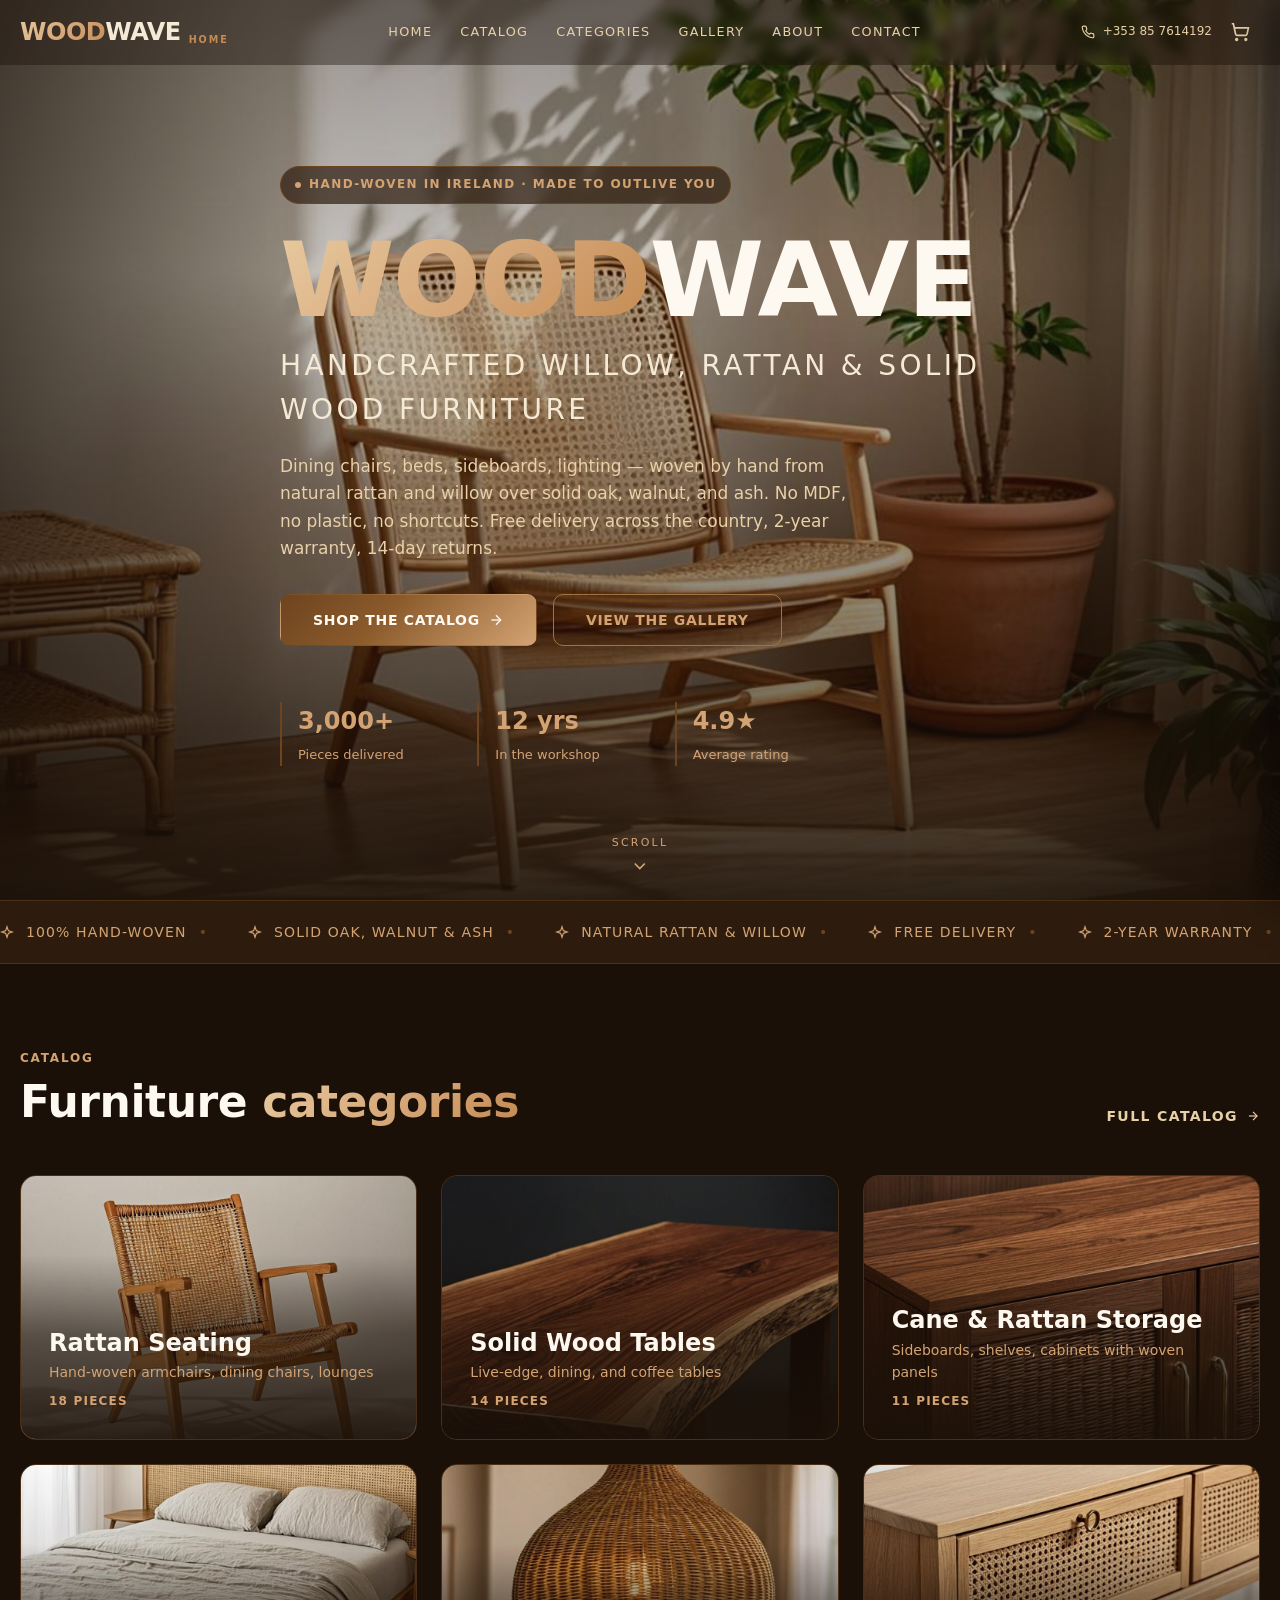
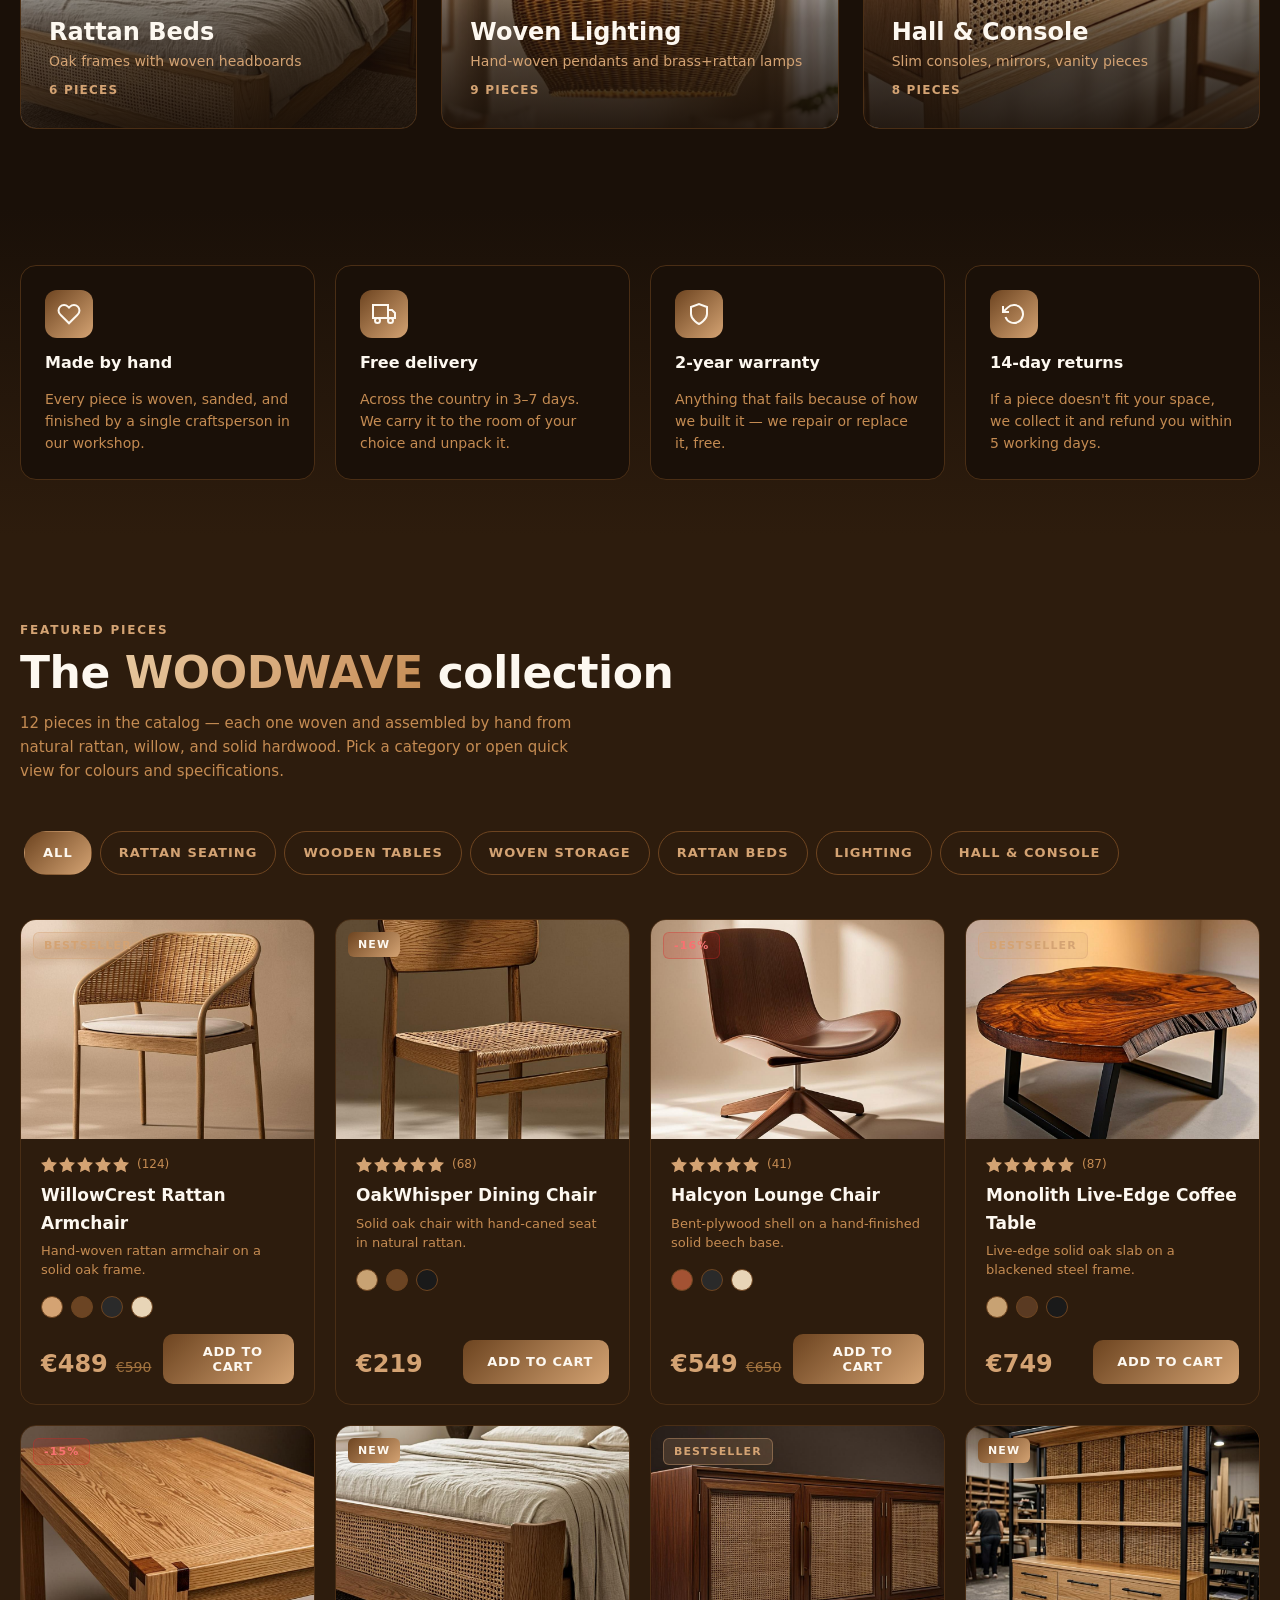
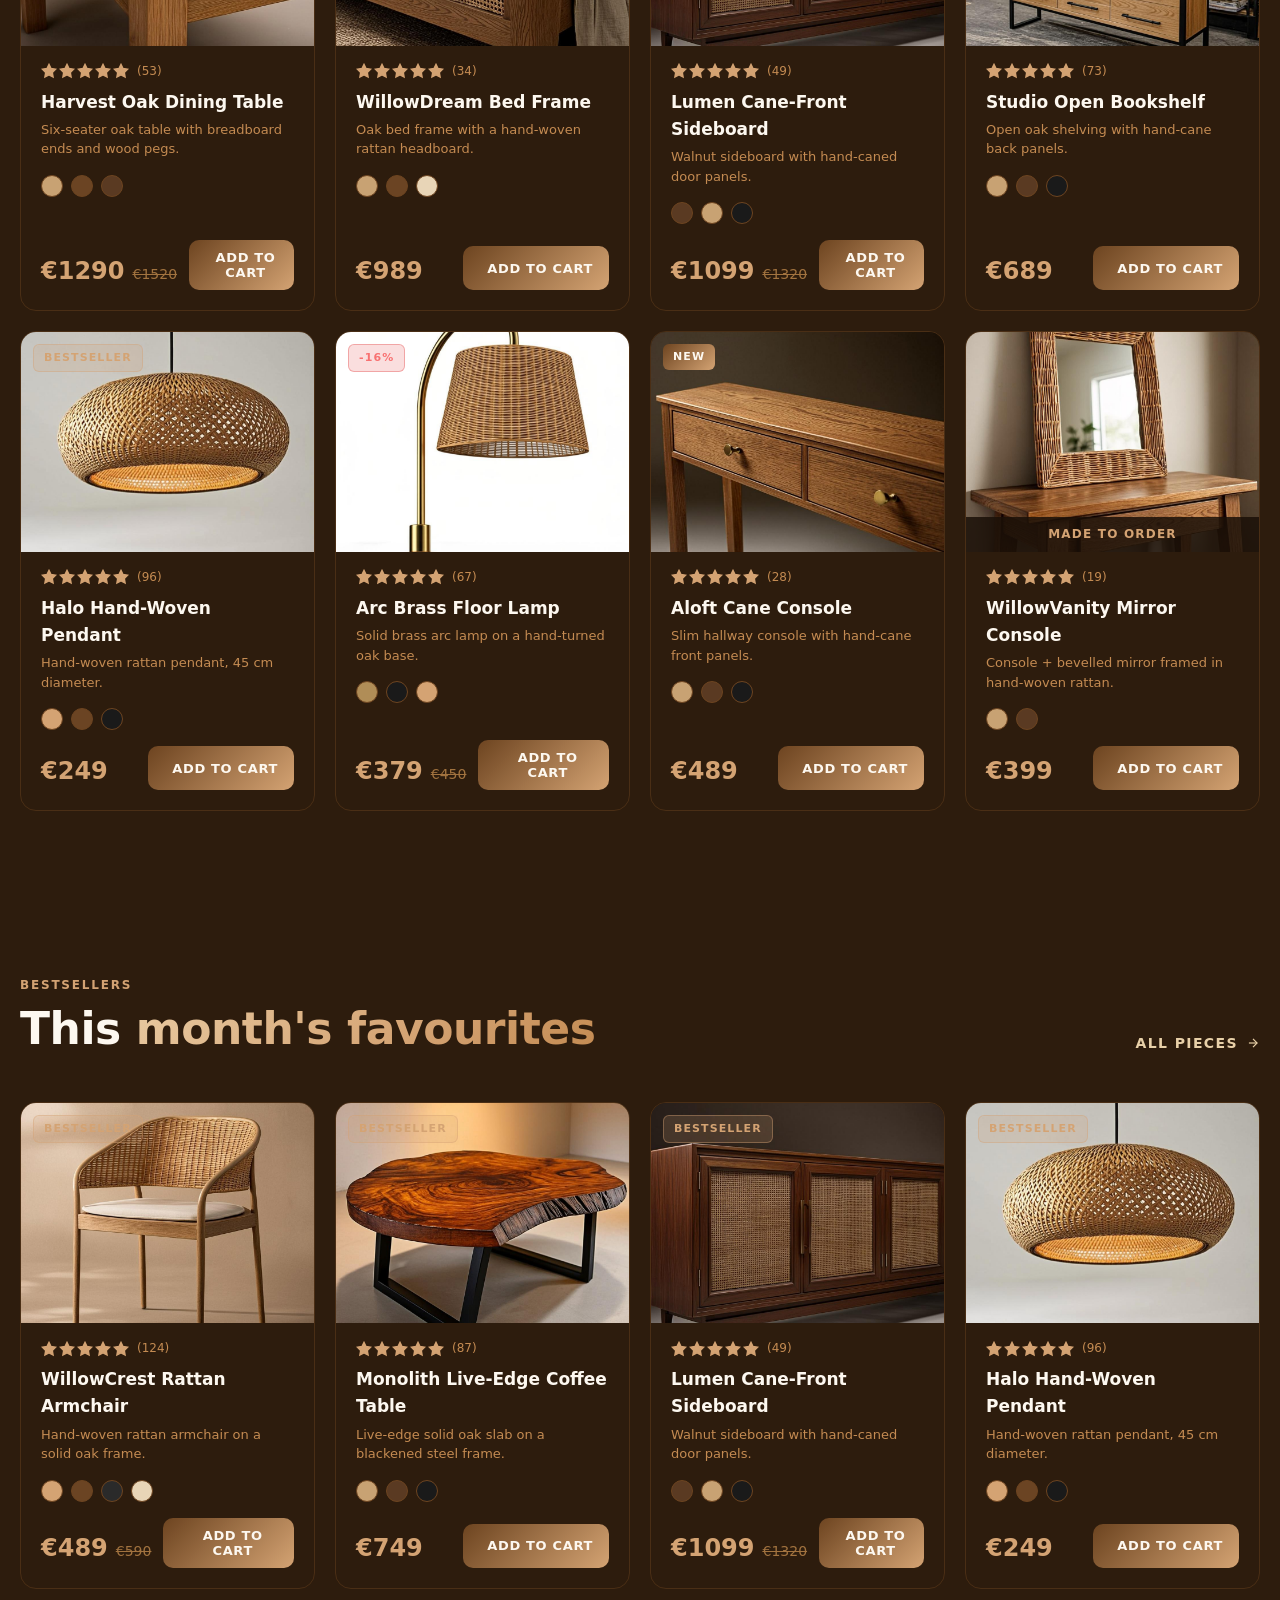
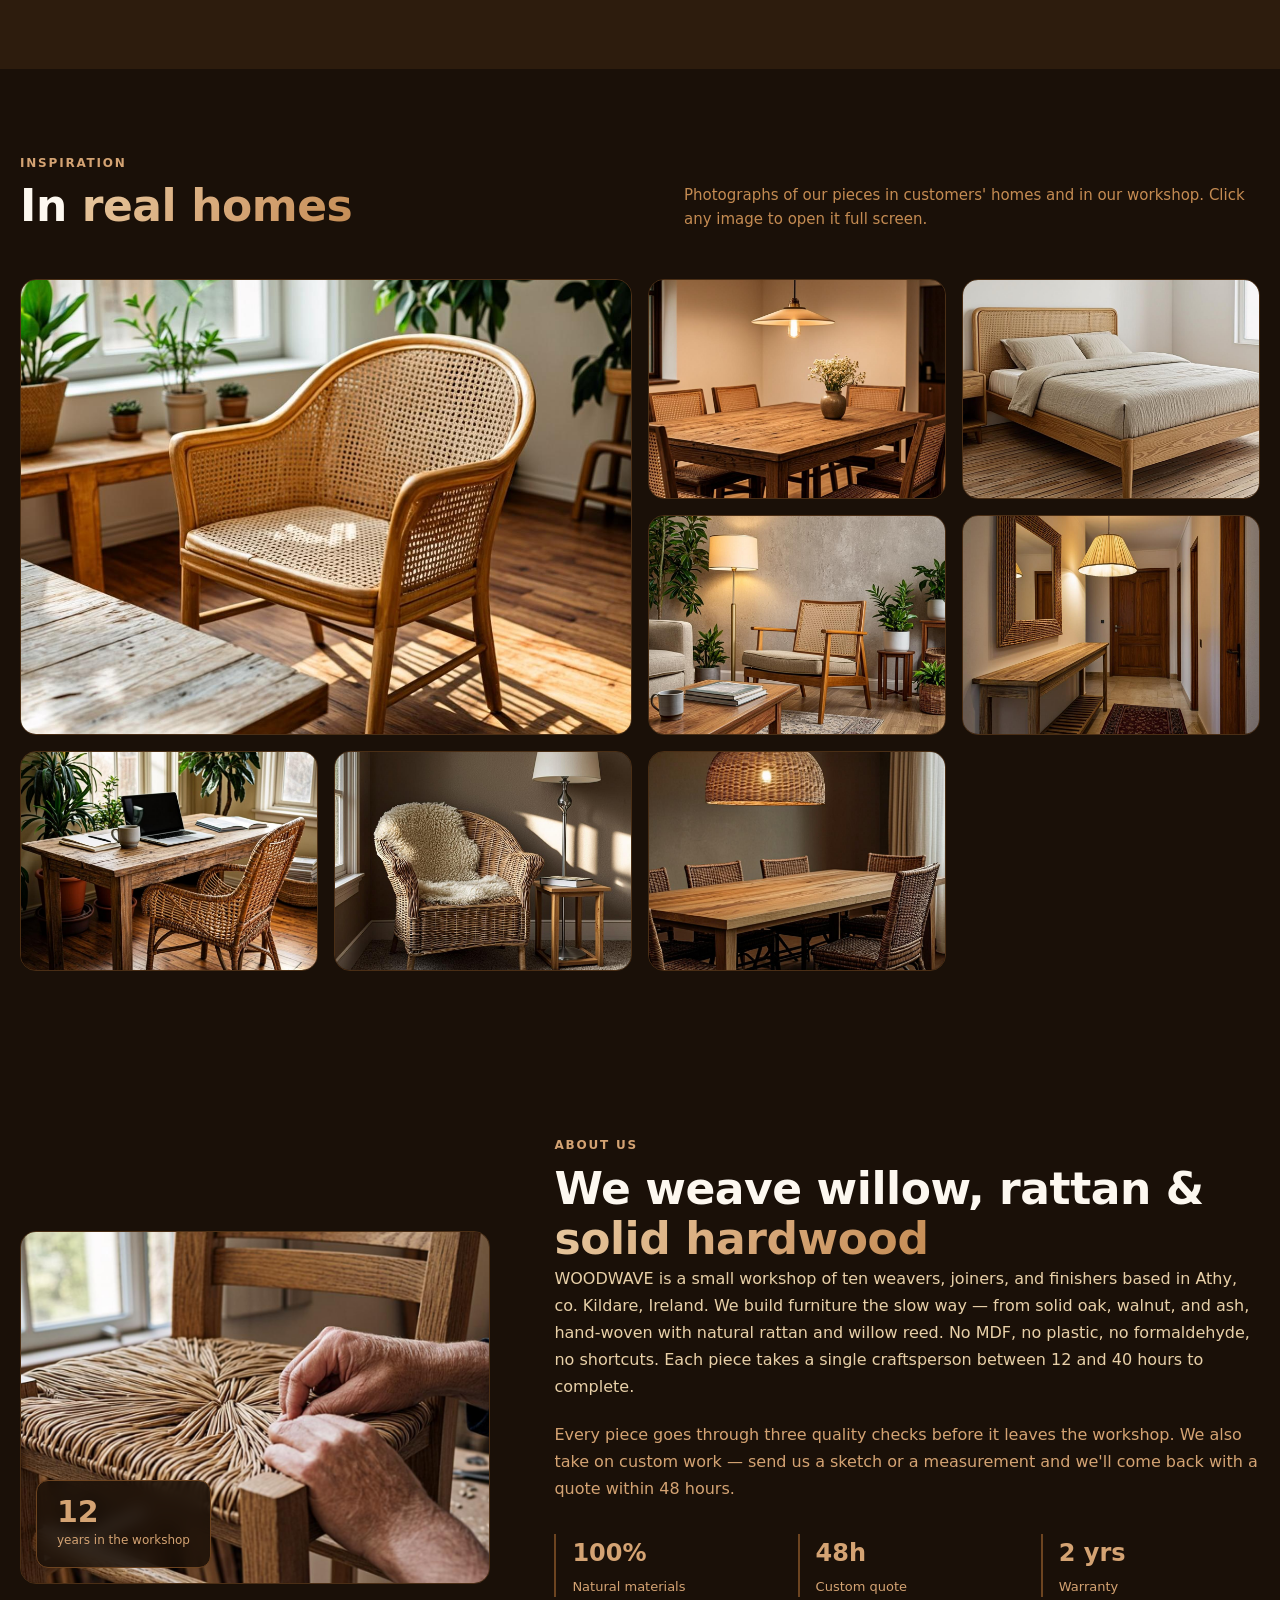
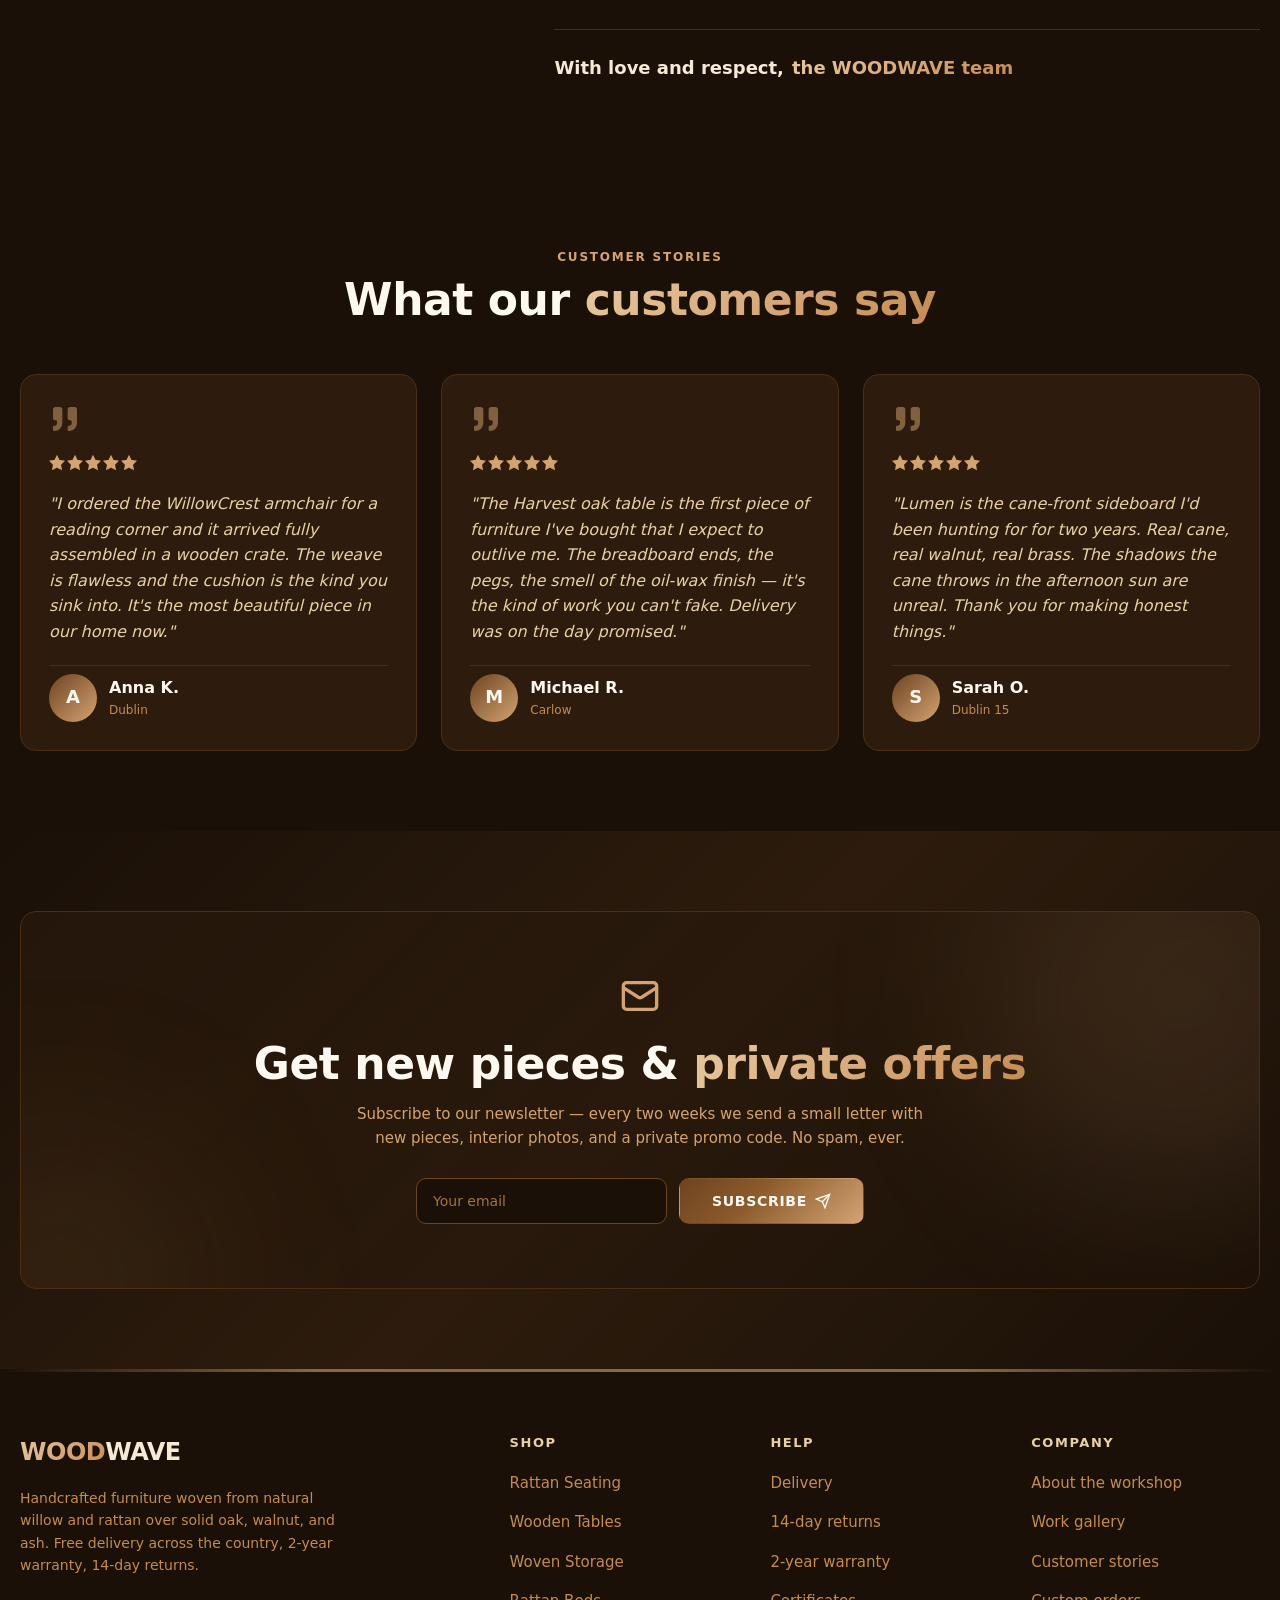
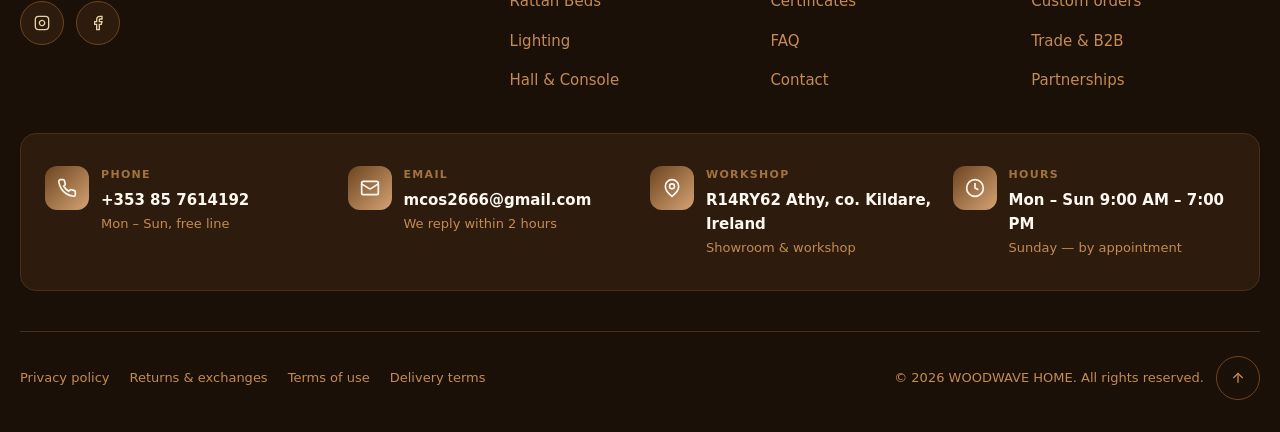
==== commit 2b5d56ca: "Polish mobile UX to premium level (390 / 412 / 430 / 375 viewports) Mobile UX improvements: - Add-to" ====
--- a/index.html
+++ b/index.html
@@ -2,7 +2,11 @@
 <html lang="en">
 <head>
   <meta charset="UTF-8" />
-  <meta name="viewport" content="width=device-width, initial-scale=1.0" />
+  <meta name="viewport" content="width=device-width, initial-scale=1.0, viewport-fit=cover" />
+  <meta name="theme-color" content="#1a1008" />
+  <meta name="apple-mobile-web-app-capable" content="yes" />
+  <meta name="apple-mobile-web-app-status-bar-style" content="black-translucent" />
+  <meta name="format-detection" content="telephone=no" />
   <title>WOODWAVE HOME — Handcrafted Willow, Rattan &amp; Solid Wood Furniture</title>
   <meta name="description" content="Handcrafted furniture woven from willow and rattan over solid oak, walnut and ash. Dining chairs, beds, sideboards, pendants — made by hand, built to outlive you. Free delivery, 2-year warranty, 14-day returns." />
   <meta name="keywords" content="WOODWAVE, rattan furniture, willow furniture, handcrafted furniture, cane furniture, woven furniture, solid wood furniture, oak furniture" />
--- a/styles.css
+++ b/styles.css
@@ -21,12 +21,13 @@
   --radius-lg: 16px;
   --max-w: 1280px;
   --font: system-ui, -apple-system, BlinkMacSystemFont, "Segoe UI", Roboto, sans-serif;
+  --tap: 44px; /* iOS HIG / Material minimum touch target */
 }
 
 /* ============================================================ Reset ============================================================ */
 * { margin: 0; padding: 0; box-sizing: border-box; }
 *::before, *::after { box-sizing: border-box; }
-html { scroll-behavior: smooth; }
+html { scroll-behavior: smooth; -webkit-text-size-adjust: 100%; }
 body {
   font-family: var(--font);
   font-size: 16px;
@@ -34,6 +35,7 @@
   background: var(--wood-950);
   color: var(--wood-100);
   -webkit-font-smoothing: antialiased;
+  overflow-x: hidden;
 }
 img { max-width: 100%; height: auto; display: block; }
 button { font-family: inherit; cursor: pointer; border: none; background: none; color: inherit; }
@@ -186,12 +188,12 @@
   position: absolute; inset: 0; z-index: 1;
   background: linear-gradient(90deg, rgba(26,16,8,0.55) 0%, transparent 22%, transparent 78%, rgba(26,16,8,0.55) 100%);
 }
-.hero-content { position: relative; z-index: 2; padding: 8rem 0 5rem; max-width: 720px; }
+.hero-content { position: relative; z-index: 2; padding: 7rem 0 5rem; max-width: 720px; }
 
 .pill {
   display: inline-flex; align-items: center; gap: 0.5rem;
-  padding: 6px 14px; border-radius: 50px;
-  font-size: 0.7rem; font-weight: 600; letter-spacing: 0.15em;
+  padding: 8px 14px; border-radius: 50px;
+  font-size: 0.75rem; font-weight: 600; letter-spacing: 0.12em;
   text-transform: uppercase; color: var(--gold);
   background: rgba(45, 28, 13, 0.7); border: 1px solid var(--wood-700);
   backdrop-filter: blur(6px); margin-bottom: 1.5rem;
@@ -204,23 +206,25 @@
   margin-bottom: 0.75rem; color: var(--wood-50);
 }
 .hero-subtitle {
-  font-size: clamp(1.1rem, 2.4vw, 1.75rem);
-  font-weight: 300; text-transform: uppercase; letter-spacing: 0.15em;
+  font-size: clamp(1rem, 2.4vw, 1.75rem);
+  font-weight: 300; text-transform: uppercase; letter-spacing: 0.12em;
   margin-bottom: 1.25rem; color: var(--wood-100);
 }
 .hero-text { font-size: 1.0625rem; max-width: 36rem; margin-bottom: 2rem; color: var(--wood-200); }
 .hero-actions { display: flex; flex-wrap: wrap; gap: 1rem; margin-bottom: 3.5rem; }
-.hero-stats { display: grid; grid-template-columns: repeat(3, 1fr); gap: 1rem; max-width: 36rem; }
+.hero-stats { display: grid; grid-template-columns: 1fr; gap: 0.75rem; max-width: 36rem; }
+@media (min-width: 480px) { .hero-stats { grid-template-columns: repeat(2, 1fr); gap: 1rem; } }
+@media (min-width: 768px) { .hero-stats { grid-template-columns: repeat(3, 1fr); gap: 1rem; } }
 .stat { padding-left: 1rem; border-left: 2px solid var(--wood-700); }
 .stat-num { font-size: 1.5rem; font-weight: 800; color: var(--gold); }
-.stat-label { font-size: 0.75rem; color: var(--wood-300); margin-top: 0.25rem; }
+.stat-label { font-size: 0.8125rem; color: var(--wood-300); margin-top: 0.25rem; }
 
 .scroll-indicator {
   position: absolute; bottom: 1.5rem; left: 50%; transform: translateX(-50%);
   z-index: 2; display: flex; flex-direction: column; align-items: center; gap: 0.25rem;
   color: var(--wood-300); animation: bounce 2s ease-in-out infinite;
 }
-.scroll-text { font-size: 0.65rem; text-transform: uppercase; letter-spacing: 0.2em; }
+.scroll-text { font-size: 0.6875rem; text-transform: uppercase; letter-spacing: 0.2em; }
 @keyframes bounce {
   0%, 100% { transform: translate(-50%, 0); }
   50% { transform: translate(-50%, 8px); }
@@ -266,26 +270,28 @@
 .link-arrow:hover svg { transform: translateX(3px); }
 
 /* ============================================================ Categories ============================================================ */
-.categories-grid { display: grid; grid-template-columns: repeat(2, 1fr); gap: 1rem; }
-@media (min-width: 768px) { .categories-grid { grid-template-columns: repeat(3, 1fr); gap: 1.5rem; } }
+.categories-grid { display: grid; grid-template-columns: repeat(2, 1fr); gap: 0.75rem; }
+@media (min-width: 768px) { .categories-grid { grid-template-columns: repeat(3, 1fr); gap: 1.5rem; }
+  .categories-grid .category-card { aspect-ratio: 3/2; }
+}
 .category-card {
   position: relative; display: block; overflow: hidden; border-radius: var(--radius-lg);
-  aspect-ratio: 4/3; border: 1px solid var(--wood-800); background: var(--wood-900);
-}
-@media (min-width: 768px) { .category-card { aspect-ratio: 3/2; } }
+  aspect-ratio: 4/5; border: 1px solid var(--wood-800); background: var(--wood-900);
+}
 .category-img { position: absolute; inset: 0; width: 100%; height: 100%; object-fit: cover; transition: transform 0.7s ease; }
 .category-card:hover .category-img { transform: scale(1.08); }
 .category-overlay {
   position: absolute; inset: 0;
-  background: linear-gradient(135deg, rgba(26,16,8,0.85) 0%, rgba(26,16,8,0.45) 40%, rgba(26,16,8,0.1) 100%);
-}
-.category-content { position: absolute; inset: 0; padding: 1.25rem; display: flex; flex-direction: column; justify-content: flex-end; }
+  background: linear-gradient(to top, rgba(26,16,8,0.92) 0%, rgba(26,16,8,0.6) 40%, rgba(26,16,8,0.1) 70%, transparent 100%);
+}
+.category-content { position: absolute; inset: 0; padding: 1rem; display: flex; flex-direction: column; justify-content: flex-end; }
 @media (min-width: 768px) { .category-content { padding: 1.75rem; } }
-.category-name { font-size: 1.25rem; font-weight: 700; color: var(--wood-50); margin-bottom: 0.25rem; }
+.category-name { font-size: 1.0625rem; font-weight: 700; color: var(--wood-50); margin-bottom: 0.25rem; line-height: 1.2; }
 @media (min-width: 768px) { .category-name { font-size: 1.5rem; } }
 .category-desc { font-size: 0.75rem; color: var(--wood-300); margin-bottom: 0.5rem; }
 @media (min-width: 768px) { .category-desc { font-size: 0.875rem; } }
-.category-meta { display: flex; align-items: center; gap: 0.5rem; font-size: 0.75rem; font-weight: 600; text-transform: uppercase; letter-spacing: 0.1em; color: var(--gold); }
+.category-meta { display: flex; align-items: center; gap: 0.5rem; font-size: 0.6875rem; font-weight: 600; text-transform: uppercase; letter-spacing: 0.1em; color: var(--gold); }
+@media (min-width: 768px) { .category-meta { font-size: 0.75rem; } }
 .category-meta svg { transition: transform 0.3s; }
 .category-card:hover .category-meta svg { transform: translateX(3px); }
 
@@ -307,10 +313,12 @@
 .benefit-text { font-size: 0.875rem; line-height: 1.6; color: var(--wood-400); }
 
 /* ============================================================ Filter Tabs ============================================================ */
-.filter-tabs { display: flex; align-items: center; gap: 0.5rem; overflow-x: auto; padding: 0 0.25rem 0.75rem; margin-bottom: 2rem; }
+.filter-tabs { display: flex; align-items: center; gap: 0.5rem; overflow-x: auto; padding: 0 0.25rem 0.75rem; margin-bottom: 2rem; -webkit-overflow-scrolling: touch; scrollbar-width: none; }
+.filter-tabs::-webkit-scrollbar { display: none; }
 .filter-tab {
-  flex-shrink: 0; padding: 8px 16px; border-radius: 50px;
-  font-size: 0.75rem; font-weight: 600; text-transform: uppercase; letter-spacing: 0.08em;
+  flex-shrink: 0; padding: 12px 18px; border-radius: 50px;
+  min-height: var(--tap); display: inline-flex; align-items: center;
+  font-size: 0.8125rem; font-weight: 600; text-transform: uppercase; letter-spacing: 0.08em;
   color: var(--wood-300); border: 1px solid var(--wood-700);
   background: transparent; transition: all 0.2s;
 }
@@ -339,18 +347,18 @@
 
 .product-badges { position: absolute; top: 0.75rem; left: 0.75rem; display: flex; flex-direction: column; gap: 0.5rem; }
 .badge-new {
-  padding: 4px 10px; border-radius: 6px; font-size: 0.7rem; font-weight: 700;
+  padding: 4px 10px; border-radius: 6px; font-size: 0.6875rem; font-weight: 700;
   text-transform: uppercase; letter-spacing: 0.1em;
   background: linear-gradient(135deg, var(--wood-700), var(--gold)); color: var(--wood-50);
 }
 .badge-discount {
-  padding: 4px 10px; border-radius: 6px; font-size: 0.7rem; font-weight: 700;
+  padding: 4px 10px; border-radius: 6px; font-size: 0.6875rem; font-weight: 700;
   text-transform: uppercase; letter-spacing: 0.1em;
   background: rgba(220, 38, 38, 0.15); color: #f87171;
   border: 1px solid rgba(220, 38, 38, 0.3);
 }
 .badge-bestseller {
-  padding: 4px 10px; border-radius: 6px; font-size: 0.65rem; font-weight: 700;
+  padding: 4px 10px; border-radius: 6px; font-size: 0.6875rem; font-weight: 700;
   text-transform: uppercase; letter-spacing: 0.1em;
   background: rgba(212, 163, 115, 0.18); color: var(--gold);
   border: 1px solid rgba(212, 163, 115, 0.4);
@@ -364,55 +372,72 @@
 
 .quick-view-btn {
   position: absolute; top: 0.75rem; right: 0.75rem;
-  width: 40px; height: 40px; border-radius: 50%;
+  width: var(--tap); height: var(--tap); border-radius: 50%;
   display: flex; align-items: center; justify-content: center;
   color: var(--gold); background: rgba(26, 16, 8, 0.85); border: 1px solid var(--wood-700);
-  backdrop-filter: blur(8px); opacity: 0; transition: opacity 0.3s;
-}
-.product-card:hover .quick-view-btn { opacity: 1; }
-.quick-view-btn:hover { background: rgba(212, 163, 115, 0.2); }
+  backdrop-filter: blur(8px);
+  transition: background 0.3s, opacity 0.3s;
+}
+/* Mobile: always visible (no hover); Desktop: appears on hover */
+.quick-view-btn { opacity: 1; }
+@media (hover: hover) {
+  .quick-view-btn { opacity: 0; }
+  .product-card:hover .quick-view-btn { opacity: 1; }
+}
+.quick-view-btn:hover { background: rgba(212, 163, 115, 0.25); }
 
 .product-body { padding: 1rem 1.25rem 1.25rem; display: flex; flex-direction: column; flex: 1; }
 .product-rating { display: flex; align-items: center; gap: 0.5rem; margin-bottom: 0.5rem; font-size: 0.75rem; color: var(--wood-400); }
 .product-name { font-size: 1.0625rem; font-weight: 600; color: var(--wood-50); margin-bottom: 0.25rem; }
-.product-short { font-size: 0.75rem; color: var(--wood-400); margin-bottom: 1rem; }
+.product-short { font-size: 0.8125rem; color: var(--wood-400); margin-bottom: 1rem; line-height: 1.5; }
 .product-colors { display: flex; align-items: center; gap: 0.5rem; margin-bottom: 1rem; }
-.color-dot { width: 20px; height: 20px; border-radius: 50%; border: 1px solid var(--wood-700); }
+.color-dot { width: 22px; height: 22px; border-radius: 50%; border: 1px solid var(--wood-700); }
 .product-bottom { margin-top: auto; display: flex; align-items: flex-end; justify-content: space-between; gap: 0.75rem; }
-.product-price-wrap { display: flex; align-items: baseline; gap: 0.5rem; }
+.product-price-wrap { display: flex; flex-direction: column; align-items: flex-start; gap: 0.125rem; }
+@media (min-width: 480px) { .product-price-wrap { flex-direction: row; align-items: baseline; gap: 0.5rem; } }
 .price { font-size: 1.5rem; font-weight: 700; color: var(--gold); }
-.price-old { font-size: 1.05rem; font-weight: 400; color: var(--wood-500); text-decoration: line-through; }
+.price-old { font-size: 0.875rem; font-weight: 400; color: var(--wood-500); text-decoration: line-through; }
 .add-to-cart {
-  display: inline-flex; align-items: center; gap: 0.375rem;
-  padding: 8px 14px; border-radius: 8px;
-  font-size: 0.75rem; font-weight: 600; text-transform: uppercase; letter-spacing: 0.05em;
+  display: inline-flex; align-items: center; gap: 0.5rem;
+  min-height: var(--tap); padding: 10px 16px; border-radius: 10px;
+  font-size: 0.8125rem; font-weight: 600; text-transform: uppercase; letter-spacing: 0.05em;
   background: linear-gradient(135deg, var(--wood-700), var(--gold));
-  color: var(--wood-50); transition: transform 0.2s ease;
-}
-.add-to-cart:hover { transform: translateY(-2px); }
+  color: var(--wood-50); transition: transform 0.2s ease, box-shadow 0.2s;
+}
+.add-to-cart:hover { transform: translateY(-2px); box-shadow: 0 8px 24px rgba(162, 115, 63, 0.35); }
+.add-to-cart svg { flex-shrink: 0; }
 
 .stars { display: inline-flex; gap: 2px; color: var(--gold); }
 .stars svg { color: var(--gold); }
 .stars svg.empty { color: var(--wood-700); }
 
 /* ============================================================ Gallery ============================================================ */
-.gallery-grid { display: grid; grid-template-columns: repeat(2, 1fr); gap: 0.75rem; grid-auto-rows: 180px; }
+.gallery-grid { display: grid; grid-template-columns: repeat(2, 1fr); gap: 0.5rem; grid-auto-rows: 140px; }
 @media (min-width: 768px) { .gallery-grid { grid-template-columns: repeat(3, 1fr); gap: 1rem; grid-auto-rows: 220px; } }
 @media (min-width: 1024px) { .gallery-grid { grid-template-columns: repeat(4, 1fr); } }
-.gallery-item { position: relative; overflow: hidden; border-radius: 12px; border: 1px solid var(--wood-800); cursor: pointer; }
+.gallery-item { position: relative; overflow: hidden; border-radius: 10px; border: 1px solid var(--wood-800); cursor: pointer; }
 @media (min-width: 640px) { .gallery-item { border-radius: 16px; } }
 .gallery-item.feature { grid-column: span 2; grid-row: span 2; }
 .gallery-item img { width: 100%; height: 100%; object-fit: cover; transition: transform 0.7s ease; }
-.gallery-item:hover img { transform: scale(1.08); }
+.gallery-item:active img { transform: scale(1.04); }
+@media (hover: hover) { .gallery-item:hover img { transform: scale(1.08); } }
 .gallery-overlay {
   position: absolute; inset: 0; display: flex; align-items: center; justify-content: center;
-  background: rgba(26, 16, 8, 0.6); opacity: 0; transition: opacity 0.3s;
-}
-.gallery-item:hover .gallery-overlay { opacity: 1; }
+  background: rgba(26, 16, 8, 0.4); transition: background 0.3s, opacity 0.3s;
+}
+@media (hover: hover) {
+  .gallery-overlay { background: transparent; opacity: 0; }
+  .gallery-item:hover .gallery-overlay { background: rgba(26, 16, 8, 0.6); opacity: 1; }
+}
 .gallery-eye {
-  width: 48px; height: 48px; border-radius: 50%;
+  width: 44px; height: 44px; border-radius: 50%;
   display: flex; align-items: center; justify-content: center;
   background: rgba(212, 163, 115, 0.9); backdrop-filter: blur(4px); color: var(--wood-950);
+  transform: scale(0.85); transition: transform 0.3s;
+}
+@media (hover: hover) {
+  .gallery-eye { transform: scale(0.7); opacity: 0.5; }
+  .gallery-item:hover .gallery-eye { transform: scale(1); opacity: 1; }
 }
 
 /* ============================================================ Lightbox ============================================================ */
@@ -449,11 +474,12 @@
 .about-badge-text { font-size: 0.75rem; color: var(--wood-300); margin-top: 0.25rem; }
 .text-lead { font-size: 1rem; color: var(--wood-200); line-height: 1.7; margin-bottom: 1.25rem; }
 .text-muted { font-size: 1rem; color: var(--wood-300); line-height: 1.7; margin-bottom: 2rem; }
-.about-stats { display: grid; grid-template-columns: repeat(3, 1fr); gap: 1rem 1.5rem; }
+.about-stats { display: grid; grid-template-columns: 1fr; gap: 0.75rem 1.5rem; }
+@media (min-width: 480px) { .about-stats { grid-template-columns: repeat(3, 1fr); } }
 .stat-item { padding-left: 0.75rem; border-left: 2px solid var(--wood-700); }
 .stat-item .stat-num { font-size: 1.25rem; }
 @media (min-width: 640px) { .stat-item { padding-left: 1rem; } .stat-item .stat-num { font-size: 1.5rem; } }
-.stat-item .stat-label { font-size: 0.75rem; }
+.stat-item .stat-label { font-size: 0.8125rem; }
 .about-sign { display: flex; flex-direction: column; gap: 0.5rem; margin-top: 2rem; padding-top: 1.5rem; border-top: 1px solid var(--wood-800); font-size: 1.125rem; font-weight: 600; }
 @media (min-width: 640px) { .about-sign { flex-direction: row; align-items: center; } }
 
@@ -516,15 +542,15 @@
 .footer-tagline { font-size: 0.875rem; color: var(--wood-400); margin-bottom: 1.5rem; max-width: 20rem; }
 .footer-social { display: flex; gap: 0.75rem; }
 .social-btn {
-  width: 40px; height: 40px; border-radius: 50%;
+  width: var(--tap); height: var(--tap); border-radius: 50%;
   display: flex; align-items: center; justify-content: center;
   background: var(--wood-900); border: 1px solid var(--wood-700); color: var(--wood-200);
-  transition: transform 0.3s;
+  transition: transform 0.3s, color 0.3s;
 }
 .social-btn:hover { transform: translateY(-3px); color: var(--gold); }
-.footer-col h4 { font-size: 0.75rem; font-weight: 700; text-transform: uppercase; letter-spacing: 0.12em; color: var(--wood-200); margin-bottom: 1rem; }
-.footer-col ul { display: flex; flex-direction: column; gap: 0.625rem; }
-.footer-col a { font-size: 0.875rem; color: var(--wood-400); transition: color 0.2s; }
+.footer-col h4 { font-size: 0.8125rem; font-weight: 700; text-transform: uppercase; letter-spacing: 0.12em; color: var(--wood-200); margin-bottom: 1rem; }
+.footer-col ul { display: flex; flex-direction: column; gap: 0.875rem; }
+.footer-col a { font-size: 0.9375rem; color: var(--wood-400); transition: color 0.2s; }
 .footer-col a:hover { color: var(--gold); }
 
 .contact-strip {
@@ -536,23 +562,23 @@
 @media (min-width: 1024px) { .contact-strip { grid-template-columns: repeat(4, 1fr); } }
 .contact-item { display: flex; align-items: flex-start; gap: 0.75rem; }
 .contact-icon {
-  width: 44px; height: 44px; border-radius: 12px; flex-shrink: 0;
+  width: var(--tap); height: var(--tap); border-radius: 12px; flex-shrink: 0;
   display: flex; align-items: center; justify-content: center;
   background: linear-gradient(135deg, var(--wood-700), var(--gold)); color: var(--wood-50);
 }
-.contact-label { font-size: 0.65rem; font-weight: 600; text-transform: uppercase; letter-spacing: 0.12em; color: var(--wood-500); margin-bottom: 0.25rem; }
-.contact-value { font-size: 0.875rem; font-weight: 600; color: var(--wood-50); display: block; }
-.contact-sub { font-size: 0.75rem; color: var(--wood-400); margin-top: 0.125rem; }
+.contact-label { font-size: 0.6875rem; font-weight: 600; text-transform: uppercase; letter-spacing: 0.12em; color: var(--wood-500); margin-bottom: 0.25rem; }
+.contact-value { font-size: 0.9375rem; font-weight: 600; color: var(--wood-50); display: block; }
+.contact-sub { font-size: 0.8125rem; color: var(--wood-400); margin-top: 0.125rem; }
 
 .footer-legal { display: flex; flex-direction: column; gap: 1rem; padding-top: 1.5rem; border-top: 1px solid var(--wood-800); }
 @media (min-width: 768px) { .footer-legal { flex-direction: row; align-items: center; justify-content: space-between; } }
 .legal-links { display: flex; flex-wrap: wrap; gap: 1.25rem; }
-.legal-links a { font-size: 0.75rem; color: var(--wood-400); transition: color 0.2s; }
+.legal-links a { font-size: 0.8125rem; color: var(--wood-400); transition: color 0.2s; }
 .legal-links a:hover { color: var(--gold); }
 .copyright { display: flex; align-items: center; gap: 0.75rem; }
-.copyright span { font-size: 0.75rem; color: var(--wood-400); }
+.copyright span { font-size: 0.8125rem; color: var(--wood-400); }
 .back-to-top {
-  width: 36px; height: 36px; border-radius: 50%;
+  width: var(--tap); height: var(--tap); border-radius: 50%;
   display: flex; align-items: center; justify-content: center;
   color: var(--wood-400); border: 1px solid var(--wood-700); transition: all 0.2s;
 }
@@ -582,7 +608,7 @@
 .cart-title { font-size: 1.125rem; font-weight: 700; color: var(--wood-50); }
 .cart-sub { font-size: 0.75rem; color: var(--wood-400); }
 .cart-close {
-  width: 40px; height: 40px; border-radius: 50%;
+  width: var(--tap); height: var(--tap); border-radius: 50%;
   display: flex; align-items: center; justify-content: center;
   color: var(--wood-200); border: 1px solid var(--wood-700); transition: transform 0.3s;
 }
@@ -606,12 +632,12 @@
 .cart-line-color { display: flex; align-items: center; gap: 0.5rem; font-size: 0.75rem; color: var(--wood-400); margin-bottom: 0.5rem; }
 .cart-line-bottom { display: flex; align-items: center; justify-content: space-between; gap: 0.5rem; }
 .qty { display: flex; align-items: center; border: 1px solid var(--wood-700); border-radius: 8px; }
-.qty-btn { width: 28px; height: 28px; display: flex; align-items: center; justify-content: center; color: var(--wood-200); transition: background 0.2s; }
+.qty-btn { width: var(--tap); height: var(--tap); display: flex; align-items: center; justify-content: center; color: var(--wood-200); transition: background 0.2s; }
 .qty-btn:hover { background: rgba(212, 163, 115, 0.1); }
-.qty-val { width: 28px; text-align: center; font-size: 0.875rem; font-weight: 600; color: var(--wood-50); }
-.cart-line-price { font-weight: 700; color: var(--gold); }
-.cart-line-remove { align-self: flex-start; width: 32px; height: 32px; border-radius: 8px; display: flex; align-items: center; justify-content: center; color: var(--wood-500); transition: color 0.2s; }
-.cart-line-remove:hover { color: #f87171; }
+.qty-val { width: 32px; text-align: center; font-size: 0.9375rem; font-weight: 600; color: var(--wood-50); }
+.cart-line-price { font-weight: 700; color: var(--gold); font-size: 1.0625rem; }
+.cart-line-remove { align-self: flex-start; width: var(--tap); height: var(--tap); border-radius: 8px; display: flex; align-items: center; justify-content: center; color: var(--wood-500); transition: color 0.2s, background 0.2s; }
+.cart-line-remove:hover { color: #f87171; background: rgba(248, 113, 113, 0.1); }
 
 .cart-footer { padding: 1.25rem; border-top: 1px solid var(--wood-800); background: var(--wood-900); flex-shrink: 0; }
 .cart-footer[hidden] { display: none; }
@@ -639,7 +665,7 @@
 }
 .quick-view-close {
   position: absolute; top: 0.75rem; right: 0.75rem; z-index: 10;
-  width: 40px; height: 40px; border-radius: 50%;
+  width: var(--tap); height: var(--tap); border-radius: 50%;
   display: flex; align-items: center; justify-content: center;
   background: rgba(26, 16, 8, 0.85); border: 1px solid var(--wood-700); color: var(--wood-200);
   transition: transform 0.3s;
@@ -664,7 +690,7 @@
 .quick-view-section-label { font-size: 0.75rem; font-weight: 600; text-transform: uppercase; letter-spacing: 0.1em; color: var(--wood-300); margin-bottom: 0.75rem; }
 .quick-view-colors { display: flex; flex-wrap: wrap; gap: 0.75rem; }
 .swatch {
-  width: 28px; height: 28px; border-radius: 50%;
+  width: 32px; height: 32px; border-radius: 50%;
   border: 2px solid var(--wood-700); cursor: pointer;
   transition: transform 0.2s, border-color 0.2s, box-shadow 0.2s;
 }
@@ -709,3 +735,39 @@
   }
   .reveal { opacity: 1; transform: none; }
 }
+
+/* ============================================================ Small phones (≤400px) — safety net ============================================================ */
+@media (max-width: 400px) {
+  .container { padding: 0 1rem; }
+  .hero-content { padding: 6rem 0 4rem; }
+  .hero-actions { gap: 0.75rem; }
+  .btn { padding: 12px 22px; font-size: 0.8125rem; }
+  .section { padding: 60px 0; }
+  .section-title { font-size: 1.75rem; }
+  .price { font-size: 1.25rem; }
+  .product-body { padding: 0.875rem 1rem 1.125rem; }
+  .add-to-cart { padding: 8px 12px; }
+  .add-to-cart span { display: none; } /* show only icon to save space */
+  .add-to-cart::after { content: 'Add'; font-weight: 600; }
+  .filter-tab { padding: 10px 14px; font-size: 0.75rem; }
+  .categories-grid { gap: 0.5rem; }
+  .gallery-grid { gap: 0.375rem; grid-auto-rows: 120px; }
+}
+
+/* ============================================================ Safe-area insets (notch / home bar) ============================================================ */
+@supports (padding: max(0px)) {
+  body { padding-bottom: env(safe-area-inset-bottom); }
+  #header { padding-top: max(12px, env(safe-area-inset-top)); }
+  .cart-drawer { padding-bottom: env(safe-area-inset-bottom); }
+  .back-to-top { margin-right: env(safe-area-inset-right); }
+}
+
+/* Touch-friendly: no hover transforms that depend on pointer */
+@media (hover: none) {
+  .product-card:hover { transform: none; }
+  .product-card:hover .product-img { transform: none; }
+  .category-card:hover .category-img { transform: none; }
+  .benefit-card:hover { transform: none; }
+  .benefit-card:hover .benefit-icon { transform: none; }
+  .testimonial-card:hover { transform: none; }
+}
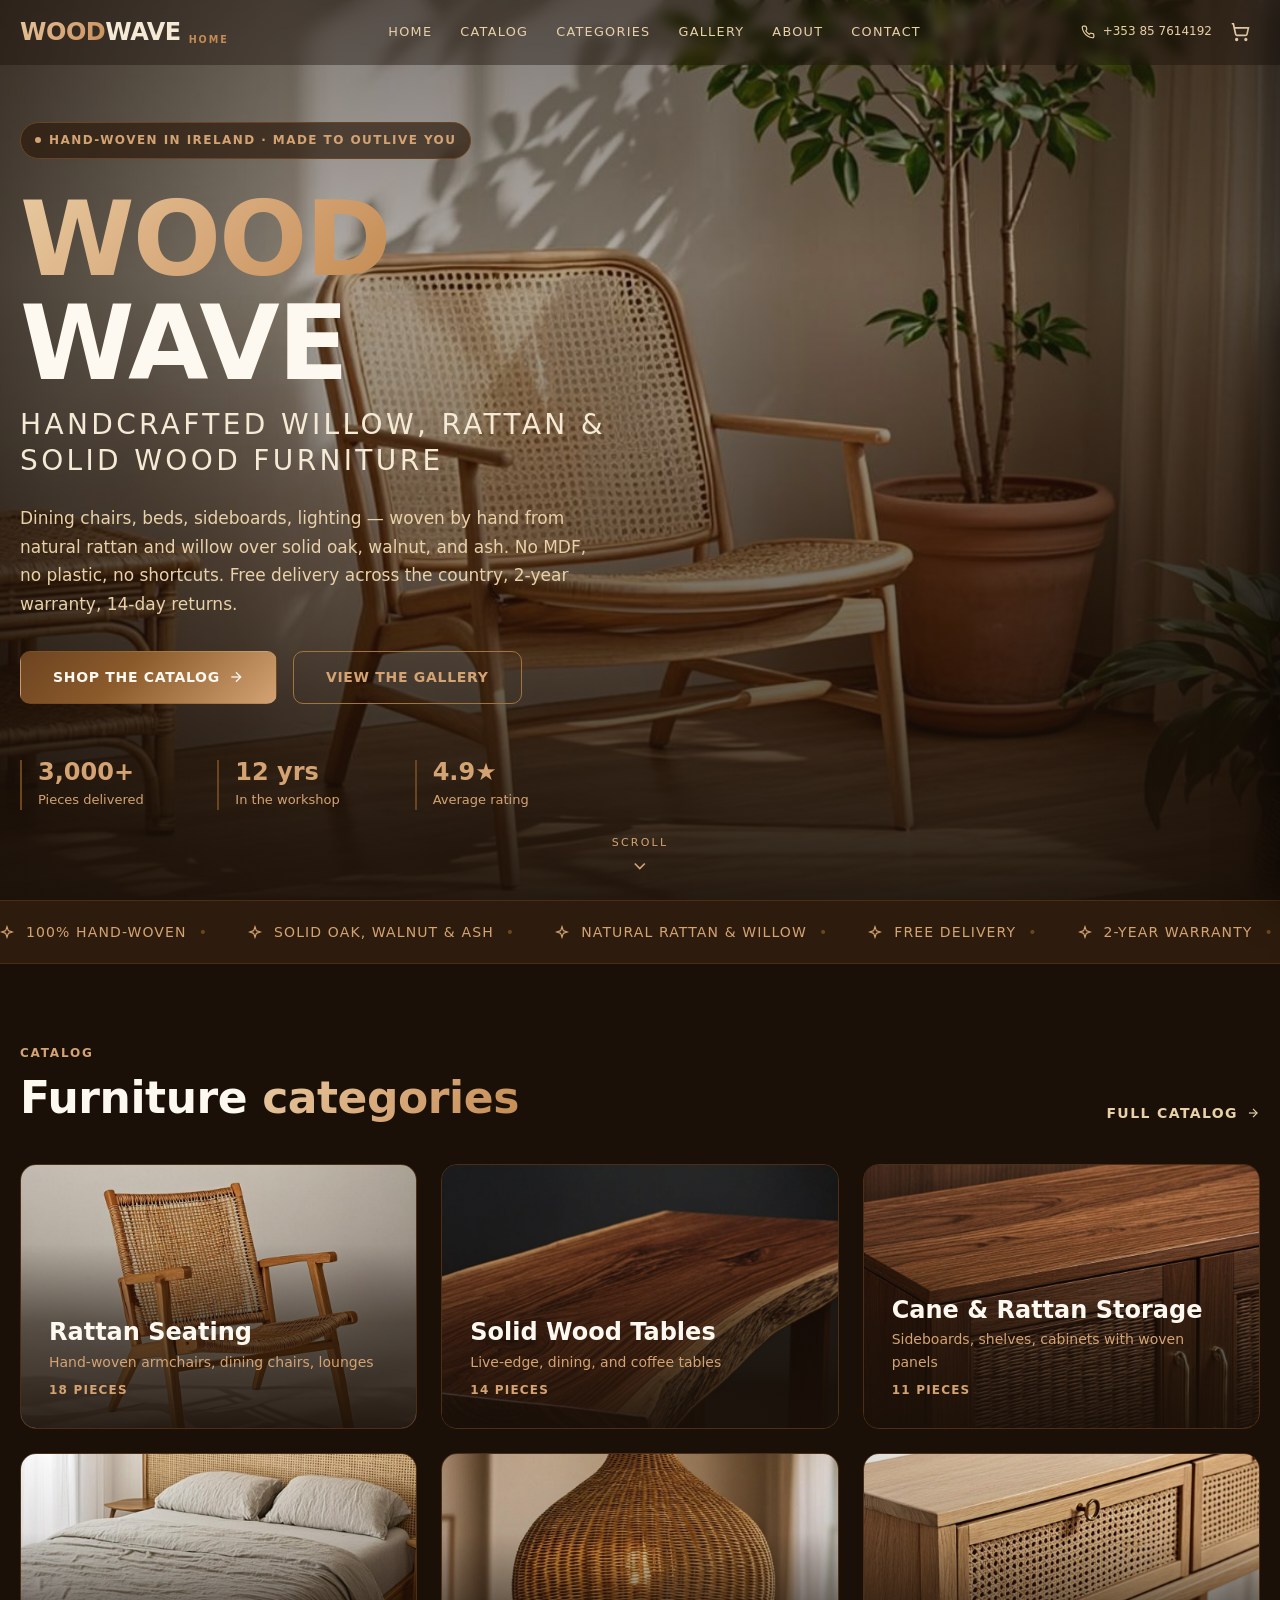
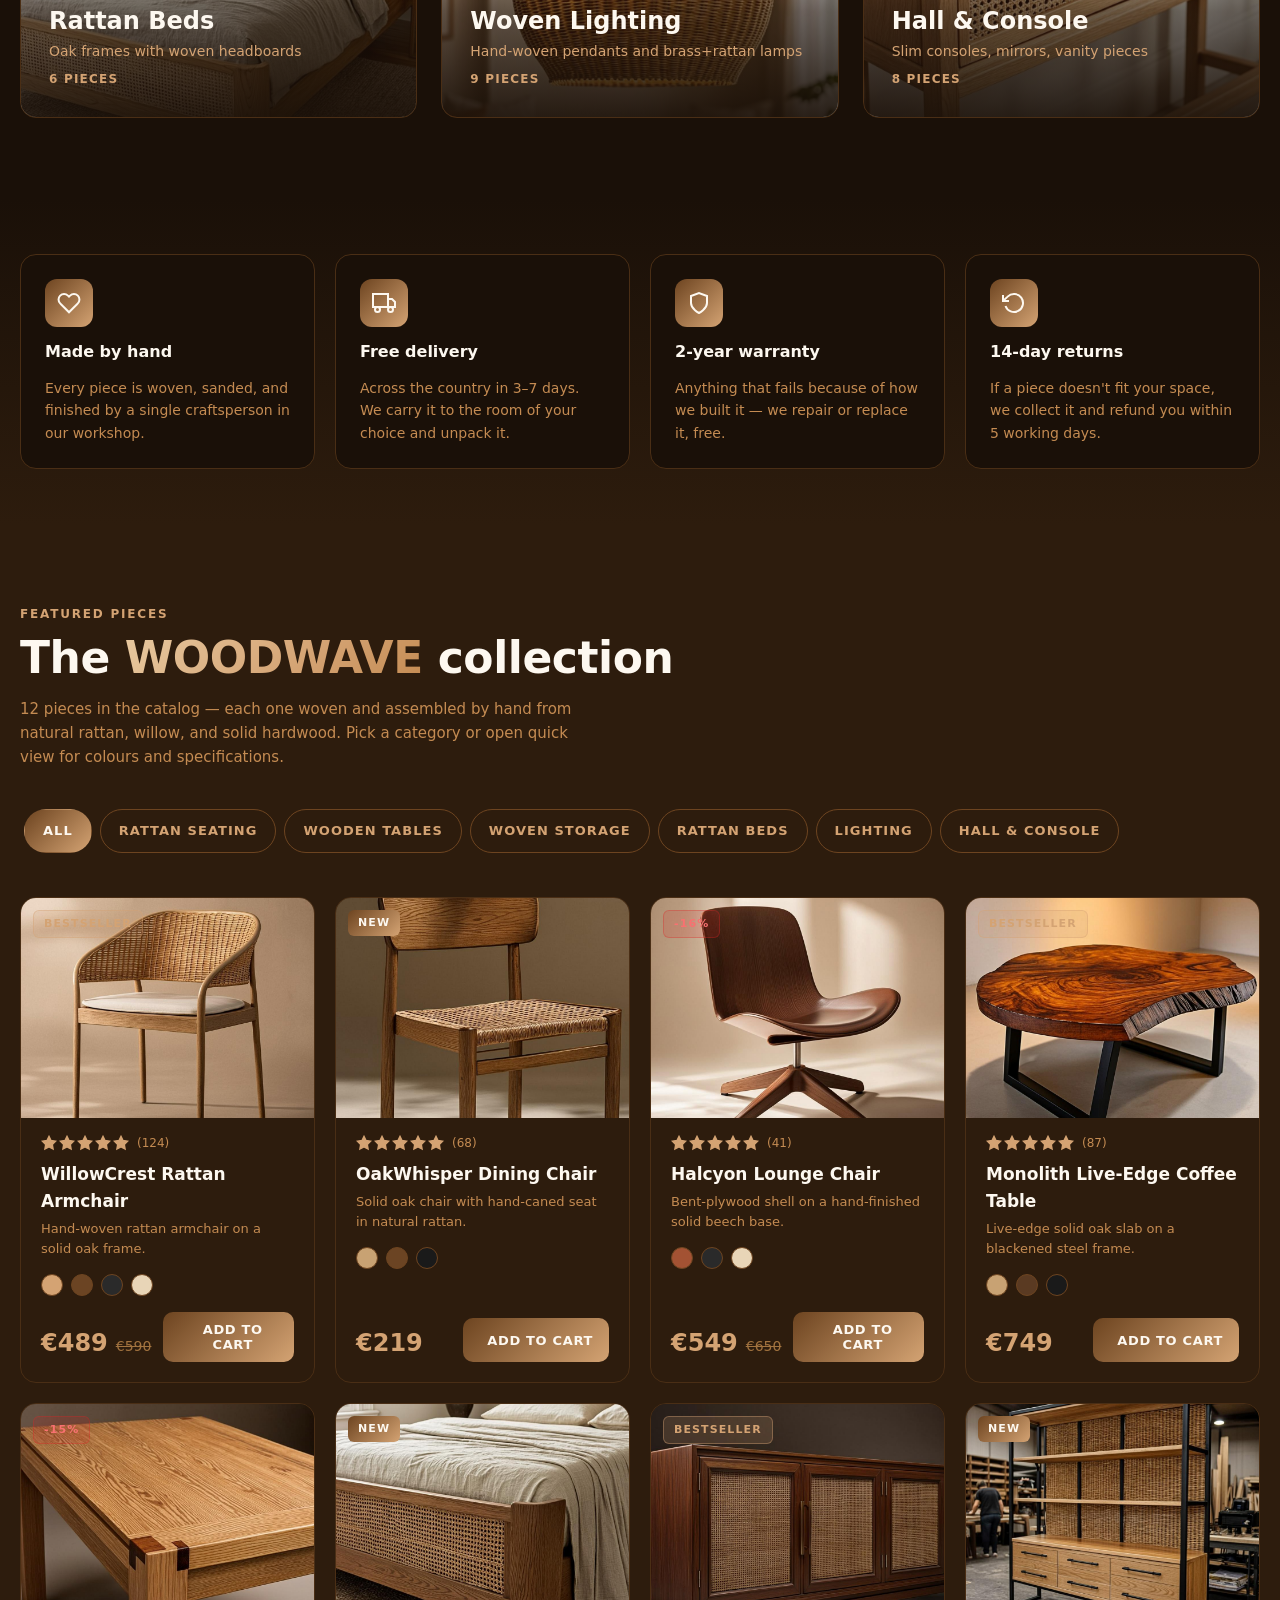
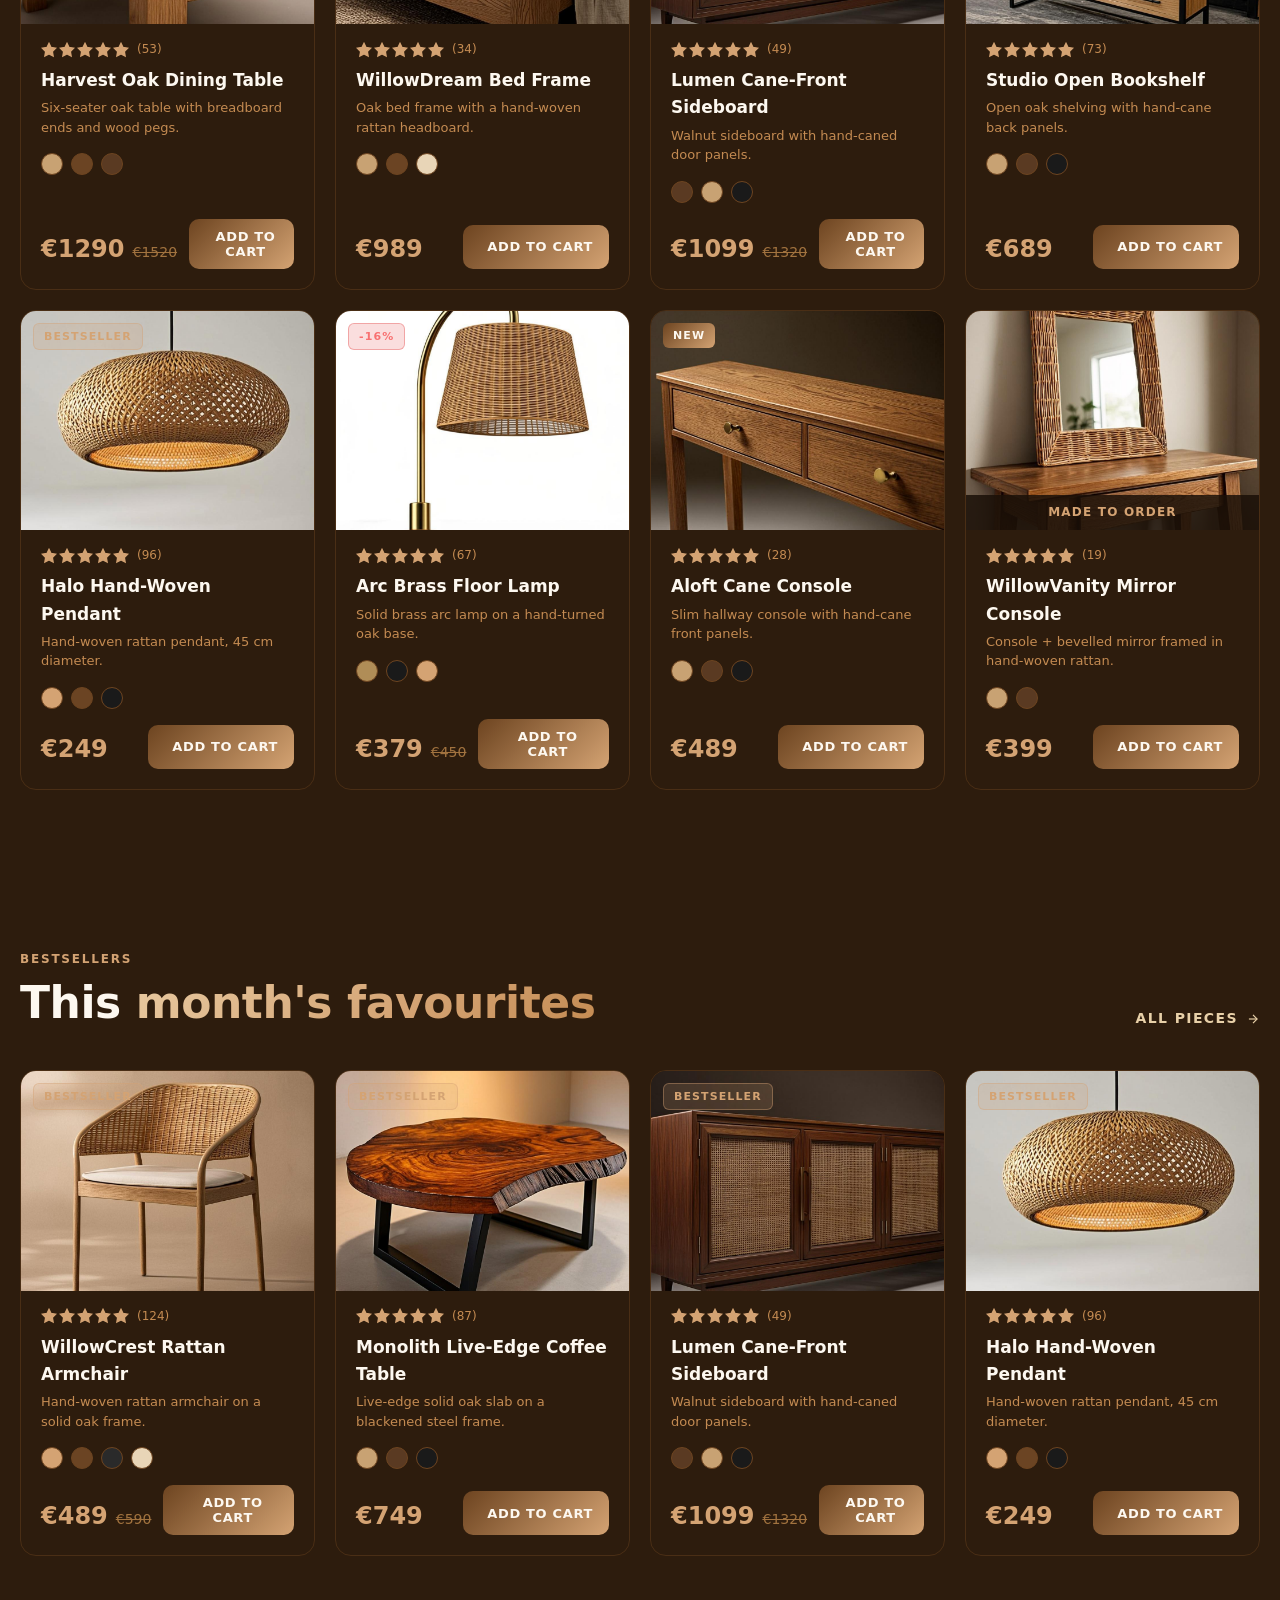
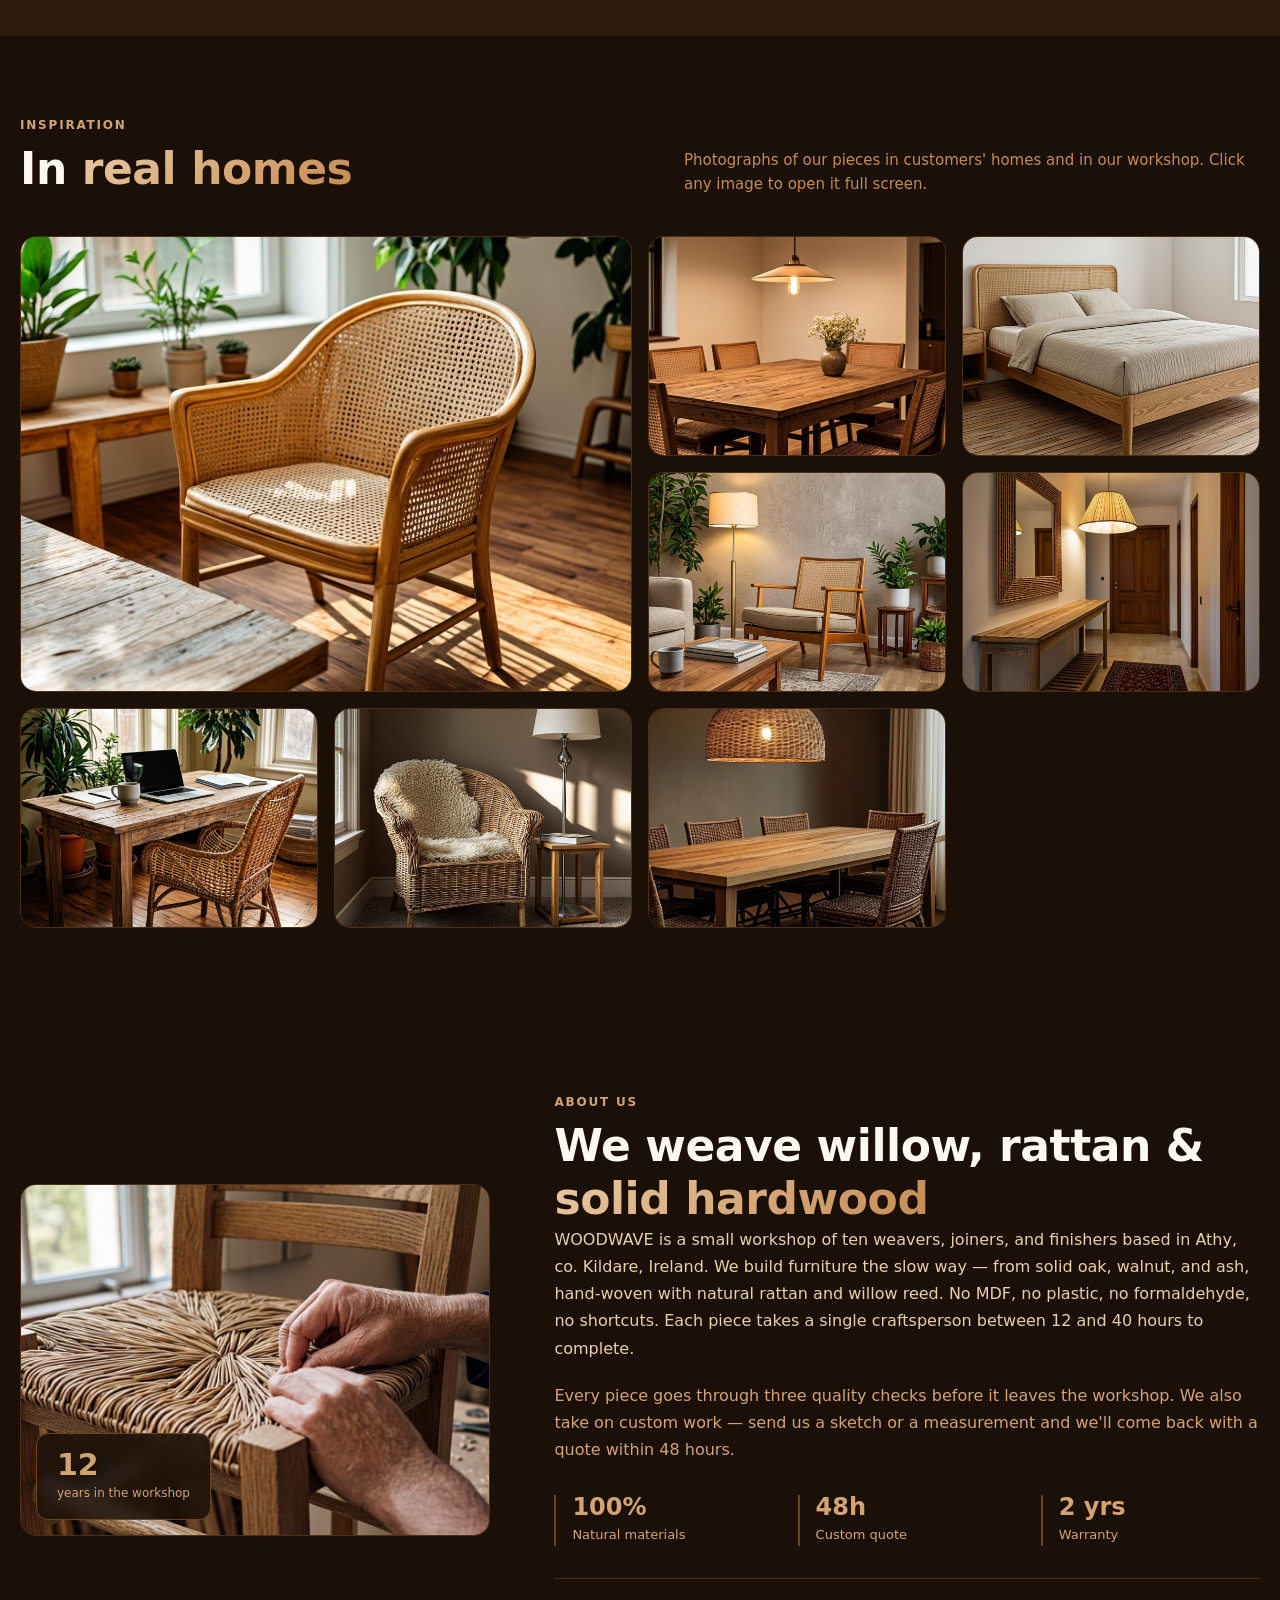
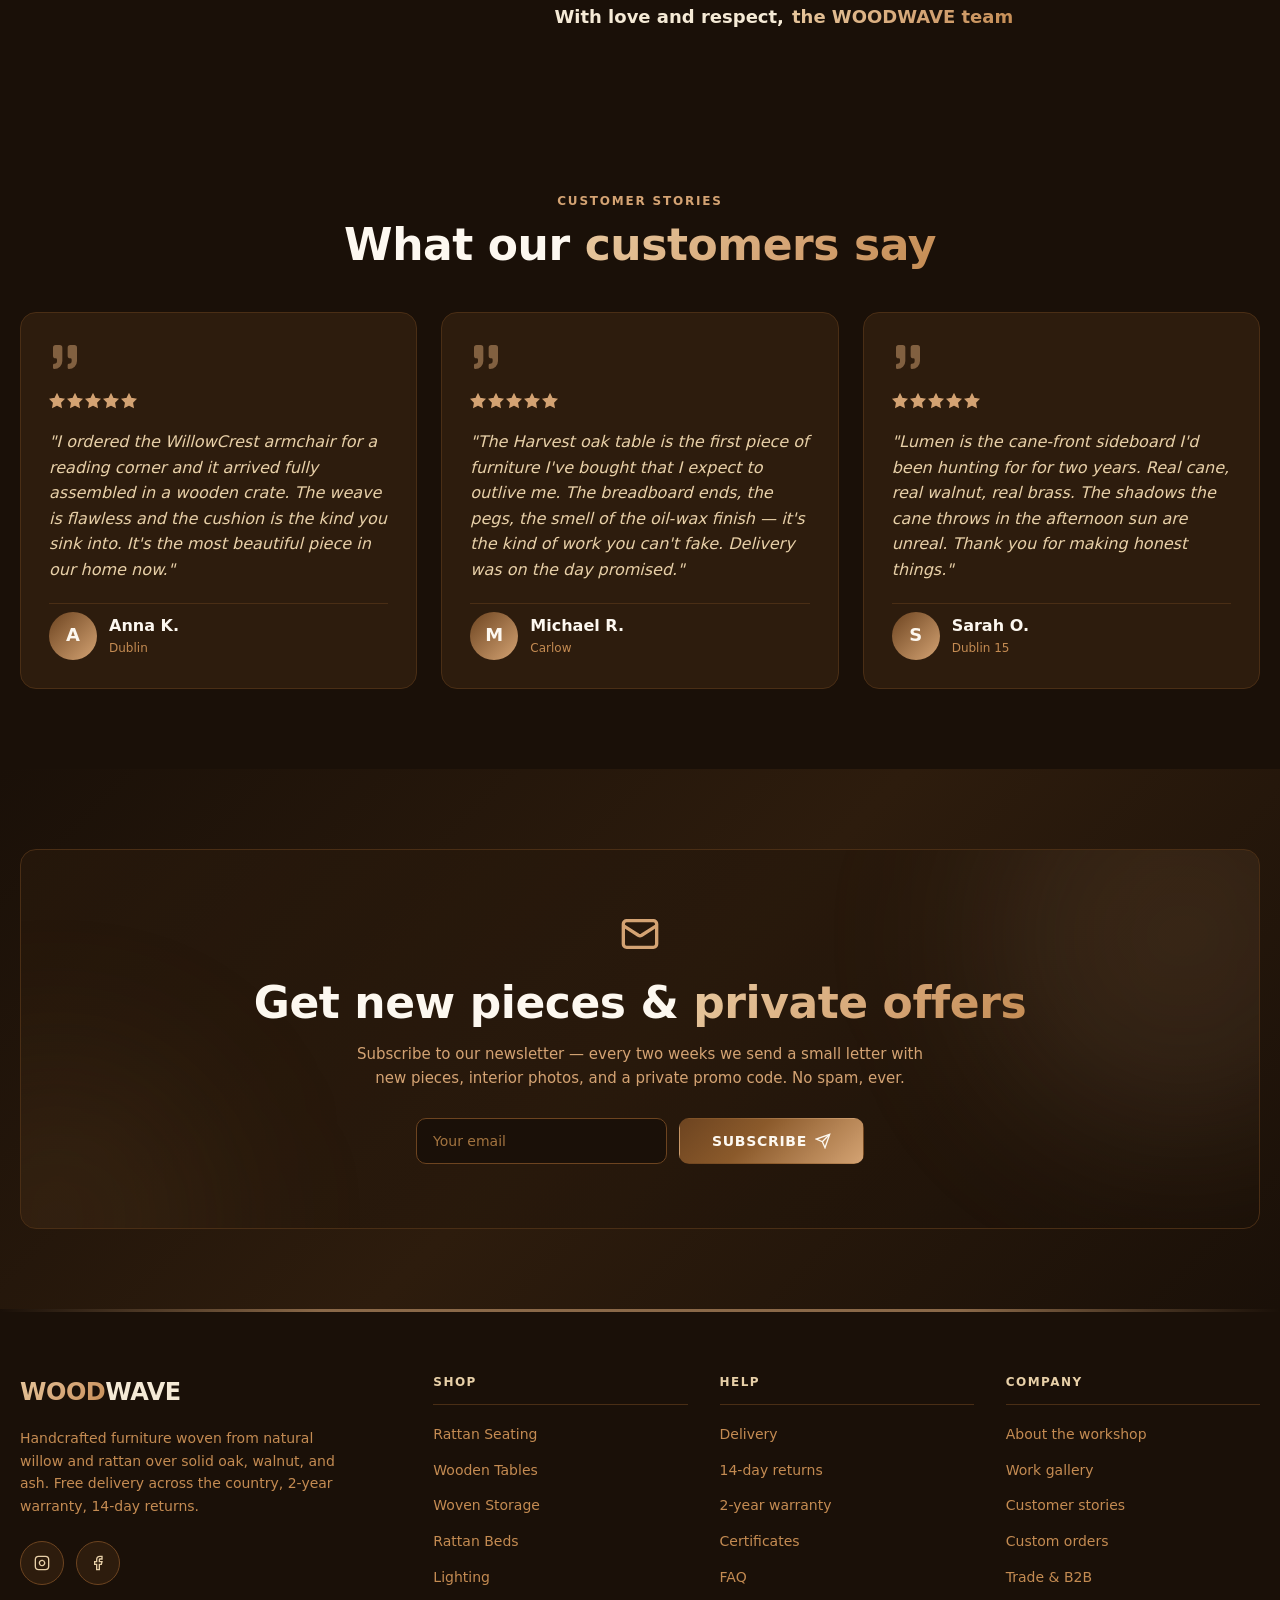
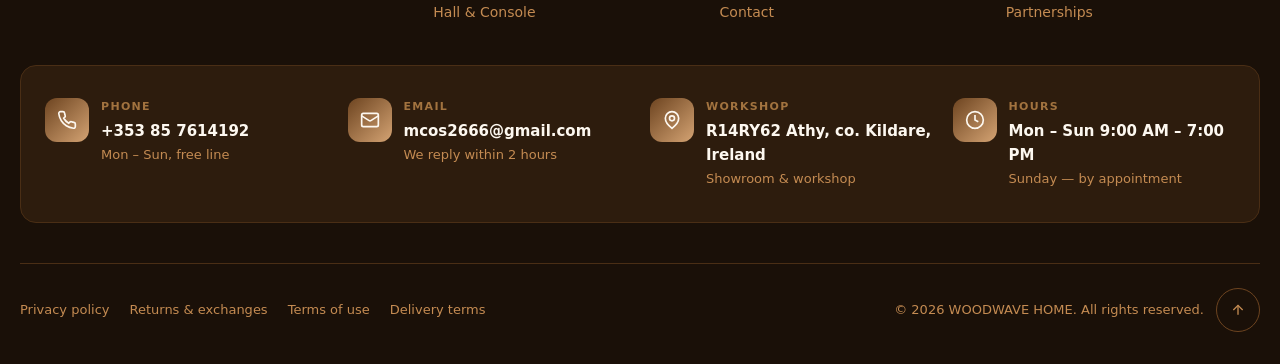
==== commit 6a0971cf: "Redesign hero, fix catalog header, balance footer columns Hero (mobile): - Centered layout: pill, di" ====
--- a/index.html
+++ b/index.html
@@ -79,6 +79,11 @@
         <span class="pill-dot"></span>
         Hand-woven in Ireland · Made to outlive you
       </span>
+      <div class="hero-divider">
+        <span class="line"></span>
+        <span class="diamond"></span>
+        <span class="line right"></span>
+      </div>
       <h1 class="hero-title">
         <span class="gold-gradient-text">WOOD</span>WAVE
       </h1>
--- a/styles.css
+++ b/styles.css
@@ -182,13 +182,32 @@
 .hero-bg { position: absolute; inset: 0; width: 100%; height: 100%; object-fit: cover; z-index: 0; }
 .hero-overlay {
   position: absolute; inset: 0; z-index: 1;
-  background: linear-gradient(180deg, rgba(26,16,8,0.45) 0%, rgba(26,16,8,0.25) 30%, rgba(26,16,8,0.55) 75%, rgba(26,16,8,0.92) 100%);
+  background: linear-gradient(180deg, rgba(26,16,8,0.55) 0%, rgba(26,16,8,0.35) 30%, rgba(26,16,8,0.65) 75%, rgba(26,16,8,0.95) 100%);
 }
 .hero-vignette {
   position: absolute; inset: 0; z-index: 1;
   background: linear-gradient(90deg, rgba(26,16,8,0.55) 0%, transparent 22%, transparent 78%, rgba(26,16,8,0.55) 100%);
 }
-.hero-content { position: relative; z-index: 2; padding: 7rem 0 5rem; max-width: 720px; }
+
+/* Default (mobile-first): centered hero */
+.hero-content {
+  position: relative; z-index: 2;
+  padding: 7rem 1.25rem 5rem;
+  max-width: 720px;
+  width: 100%;
+  margin: 0 auto;
+  text-align: center;
+}
+.hero-content > * { margin-left: auto; margin-right: auto; }
+/* Desktop: left-aligned hero */
+@media (min-width: 768px) {
+  .hero-content {
+    text-align: left;
+    margin: 0;
+    padding: 7rem 1.25rem 5rem;
+  }
+  .hero-content > * { margin-left: 0; margin-right: 0; }
+}
 
 .pill {
   display: inline-flex; align-items: center; gap: 0.5rem;
@@ -196,9 +215,26 @@
   font-size: 0.75rem; font-weight: 600; letter-spacing: 0.12em;
   text-transform: uppercase; color: var(--gold);
   background: rgba(45, 28, 13, 0.7); border: 1px solid var(--wood-700);
-  backdrop-filter: blur(6px); margin-bottom: 1.5rem;
+  backdrop-filter: blur(6px); margin-bottom: 1.75rem;
 }
 .pill-dot { width: 6px; height: 6px; border-radius: 50%; background: var(--gold); }
+
+/* Decorative gold divider above the title (mobile only — premium touch) */
+.hero-divider {
+  display: flex; align-items: center; gap: 0.75rem;
+  margin-bottom: 1.25rem;
+}
+.hero-divider .line {
+  height: 1px; width: 36px;
+  background: linear-gradient(90deg, transparent, var(--gold));
+}
+.hero-divider .line.right { background: linear-gradient(90deg, var(--gold), transparent); }
+.hero-divider .diamond {
+  width: 8px; height: 8px;
+  background: var(--gold);
+  transform: rotate(45deg);
+}
+@media (min-width: 768px) { .hero-divider { display: none; } }
 
 .hero-title {
   font-size: clamp(2.75rem, 9vw, 6.5rem);
@@ -206,18 +242,44 @@
   margin-bottom: 0.75rem; color: var(--wood-50);
 }
 .hero-subtitle {
-  font-size: clamp(1rem, 2.4vw, 1.75rem);
-  font-weight: 300; text-transform: uppercase; letter-spacing: 0.12em;
-  margin-bottom: 1.25rem; color: var(--wood-100);
-}
-.hero-text { font-size: 1.0625rem; max-width: 36rem; margin-bottom: 2rem; color: var(--wood-200); }
-.hero-actions { display: flex; flex-wrap: wrap; gap: 1rem; margin-bottom: 3.5rem; }
-.hero-stats { display: grid; grid-template-columns: 1fr; gap: 0.75rem; max-width: 36rem; }
-@media (min-width: 480px) { .hero-stats { grid-template-columns: repeat(2, 1fr); gap: 1rem; } }
-@media (min-width: 768px) { .hero-stats { grid-template-columns: repeat(3, 1fr); gap: 1rem; } }
-.stat { padding-left: 1rem; border-left: 2px solid var(--wood-700); }
-.stat-num { font-size: 1.5rem; font-weight: 800; color: var(--gold); }
-.stat-label { font-size: 0.8125rem; color: var(--wood-300); margin-top: 0.25rem; }
+  font-size: clamp(0.9375rem, 2.4vw, 1.75rem);
+  font-weight: 300; text-transform: uppercase; letter-spacing: 0.18em;
+  margin-bottom: 1.5rem; color: var(--wood-100);
+  line-height: 1.4;
+}
+@media (min-width: 768px) {
+  .hero-subtitle { letter-spacing: 0.12em; line-height: 1.3; }
+}
+.hero-text {
+  font-size: 1.0625rem; max-width: 36rem; margin-bottom: 2rem; color: var(--wood-200);
+  line-height: 1.7;
+}
+.hero-actions { display: flex; flex-wrap: wrap; gap: 1rem; margin-bottom: 3rem; justify-content: center; }
+@media (min-width: 768px) { .hero-actions { justify-content: flex-start; margin-bottom: 3.5rem; } }
+.hero-stats {
+  display: grid; grid-template-columns: repeat(3, 1fr); gap: 0.5rem;
+  width: 100%; max-width: 24rem;
+}
+@media (min-width: 480px) { .hero-stats { gap: 1rem; max-width: 36rem; } }
+.stat {
+  padding: 0.5rem 0; text-align: center;
+  position: relative;
+}
+.stat:not(:last-child)::after {
+  content: ""; position: absolute; right: 0; top: 50%; transform: translateY(-50%);
+  height: 70%; width: 1px; background: var(--wood-700);
+}
+.stat-num { font-size: 1.375rem; font-weight: 800; color: var(--gold); line-height: 1; }
+@media (min-width: 480px) { .stat-num { font-size: 1.5rem; } }
+.stat-label { font-size: 0.6875rem; color: var(--wood-300); margin-top: 0.375rem; text-transform: uppercase; letter-spacing: 0.08em; }
+@media (min-width: 480px) { .stat-label { font-size: 0.8125rem; letter-spacing: 0; text-transform: none; } }
+/* Desktop stat: left border, no separator line */
+@media (min-width: 768px) {
+  .hero-stats { gap: 1rem; max-width: 36rem; }
+  .stat { padding: 0 0 0 1rem; text-align: left; }
+  .stat:not(:last-child)::after { display: none; }
+  .stat { border-left: 2px solid var(--wood-700); }
+}
 
 .scroll-indicator {
   position: absolute; bottom: 1.5rem; left: 50%; transform: translateX(-50%);
@@ -248,23 +310,32 @@
 }
 
 /* ============================================================ Sections ============================================================ */
-.section-head { display: flex; flex-direction: column; gap: 1.5rem; margin-bottom: 3rem; }
-@media (min-width: 768px) { .section-head { flex-direction: row; align-items: flex-end; justify-content: space-between; } }
-.section-head-center { text-align: center; margin-bottom: 3rem; }
+.section-head { display: flex; flex-direction: column; gap: 1rem; margin-bottom: 2.5rem; text-align: center; align-items: center; }
+.section-head > div { display: flex; flex-direction: column; align-items: center; }
+@media (min-width: 768px) {
+  .section-head { flex-direction: row; align-items: flex-end; justify-content: space-between; text-align: left; }
+  .section-head > div { align-items: flex-start; }
+}
+.section-head-center { text-align: center; margin-bottom: 2.5rem; display: flex; flex-direction: column; align-items: center; }
 .section-label {
   display: inline-block; font-size: 0.75rem; font-weight: 600;
   letter-spacing: 0.15em; text-transform: uppercase;
   color: var(--gold); margin-bottom: 0.5rem;
 }
-.section-title { font-size: clamp(2rem, 4vw, 2.75rem); font-weight: 700; line-height: 1.15; color: var(--wood-50); letter-spacing: -0.01em; }
-.section-desc { margin-top: 0.75rem; max-width: 36rem; font-size: 0.9375rem; color: var(--wood-400); }
+.section-title {
+  font-size: clamp(1.75rem, 5vw, 2.75rem);
+  font-weight: 700; line-height: 1.2; color: var(--wood-50); letter-spacing: -0.01em;
+  word-wrap: break-word; overflow-wrap: anywhere; max-width: 100%;
+}
+.section-desc { margin-top: 0.75rem; max-width: 36rem; font-size: 0.9375rem; color: var(--wood-400); line-height: 1.6; }
 .section-head-center .section-desc { margin: 0.75rem auto 0; }
-
 .link-arrow {
   display: inline-flex; align-items: center; gap: 0.5rem;
   font-size: 0.875rem; font-weight: 600; text-transform: uppercase; letter-spacing: 0.1em;
   color: var(--wood-200); transition: color 0.3s; white-space: nowrap;
-}
+  margin-top: 0.5rem;
+}
+@media (min-width: 768px) { .link-arrow { margin-top: 0; } }
 .link-arrow:hover { color: var(--gold); }
 .link-arrow svg { transition: transform 0.3s; }
 .link-arrow:hover svg { transform: translateX(3px); }
@@ -536,10 +607,23 @@
 /* ============================================================ Footer ============================================================ */
 .footer { position: relative; padding: 4rem 0 2rem; background: var(--wood-950); margin-top: auto; }
 .footer-divider { position: absolute; top: 0; left: 0; right: 0; height: 3px; background: linear-gradient(90deg, transparent, var(--gold), var(--wood-300), var(--gold), transparent); opacity: 0.6; }
-.footer-cols { display: grid; grid-template-columns: 1fr; gap: 2rem; margin-bottom: 2.5rem; }
-@media (min-width: 768px) { .footer-cols { grid-template-columns: 2fr 1fr 1fr 1fr; } }
+
+/* Mobile: 2 columns — Shop / Help / Company / brand each in equal-width cells */
+.footer-cols {
+  display: grid; grid-template-columns: repeat(2, 1fr); gap: 1.5rem 1rem;
+  margin-bottom: 2.5rem;
+}
+/* Brand spans full width on mobile */
+.footer-brand { grid-column: 1 / -1; margin-bottom: 0.5rem; }
+@media (min-width: 768px) {
+  .footer-cols {
+    grid-template-columns: 1.5fr 1fr 1fr 1fr;
+    gap: 2rem;
+  }
+  .footer-brand { grid-column: auto; margin-bottom: 0; }
+}
 .footer-brand .logo { margin-bottom: 1rem; }
-.footer-tagline { font-size: 0.875rem; color: var(--wood-400); margin-bottom: 1.5rem; max-width: 20rem; }
+.footer-tagline { font-size: 0.875rem; color: var(--wood-400); margin-bottom: 1.5rem; max-width: 20rem; line-height: 1.6; }
 .footer-social { display: flex; gap: 0.75rem; }
 .social-btn {
   width: var(--tap); height: var(--tap); border-radius: 50%;
@@ -548,9 +632,17 @@
   transition: transform 0.3s, color 0.3s;
 }
 .social-btn:hover { transform: translateY(-3px); color: var(--gold); }
-.footer-col h4 { font-size: 0.8125rem; font-weight: 700; text-transform: uppercase; letter-spacing: 0.12em; color: var(--wood-200); margin-bottom: 1rem; }
-.footer-col ul { display: flex; flex-direction: column; gap: 0.875rem; }
-.footer-col a { font-size: 0.9375rem; color: var(--wood-400); transition: color 0.2s; }
+
+/* Equal-height footer columns */
+.footer-col { display: flex; flex-direction: column; }
+.footer-col h4 {
+  font-size: 0.75rem; font-weight: 700; text-transform: uppercase; letter-spacing: 0.12em;
+  color: var(--wood-200); margin-bottom: 1rem;
+  padding-bottom: 0.75rem;
+  border-bottom: 1px solid var(--wood-800);
+}
+.footer-col ul { display: flex; flex-direction: column; gap: 0.625rem; }
+.footer-col a { font-size: 0.875rem; color: var(--wood-400); transition: color 0.2s; line-height: 1.4; }
 .footer-col a:hover { color: var(--gold); }
 
 .contact-strip {
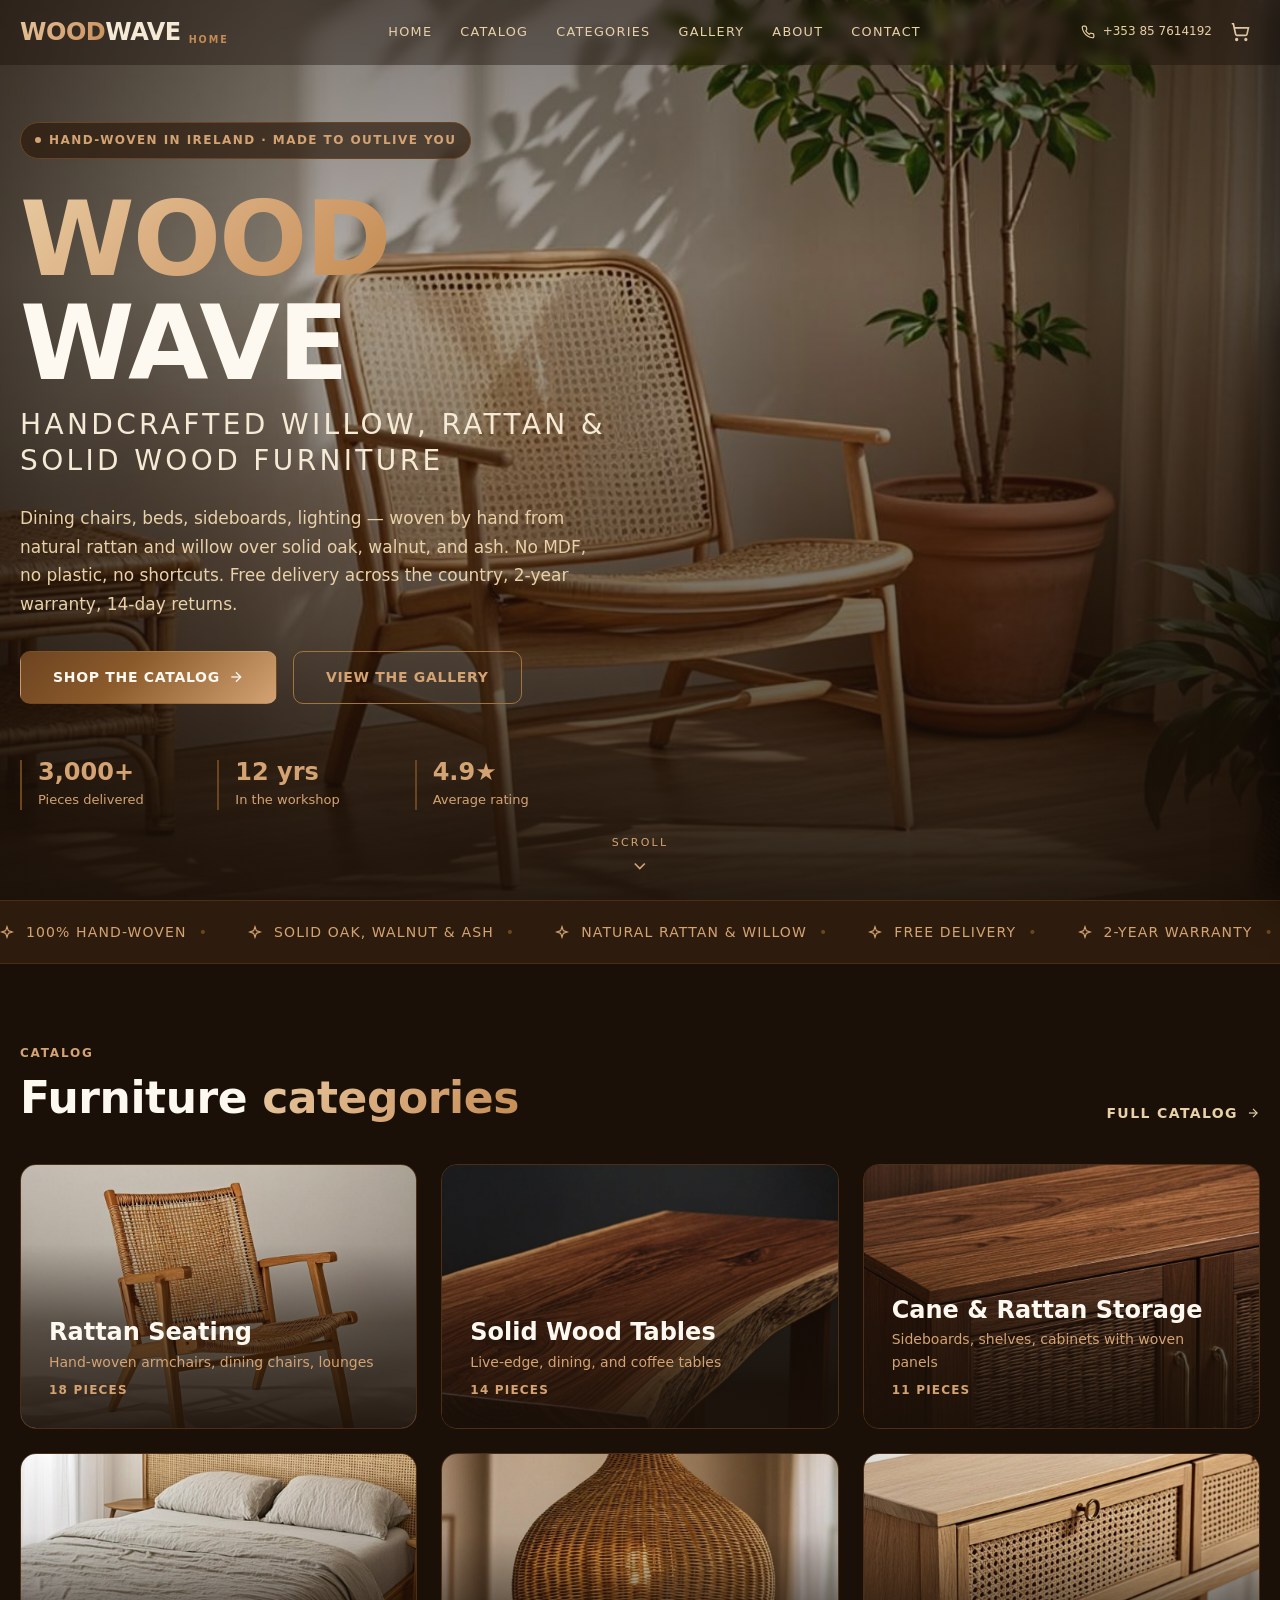
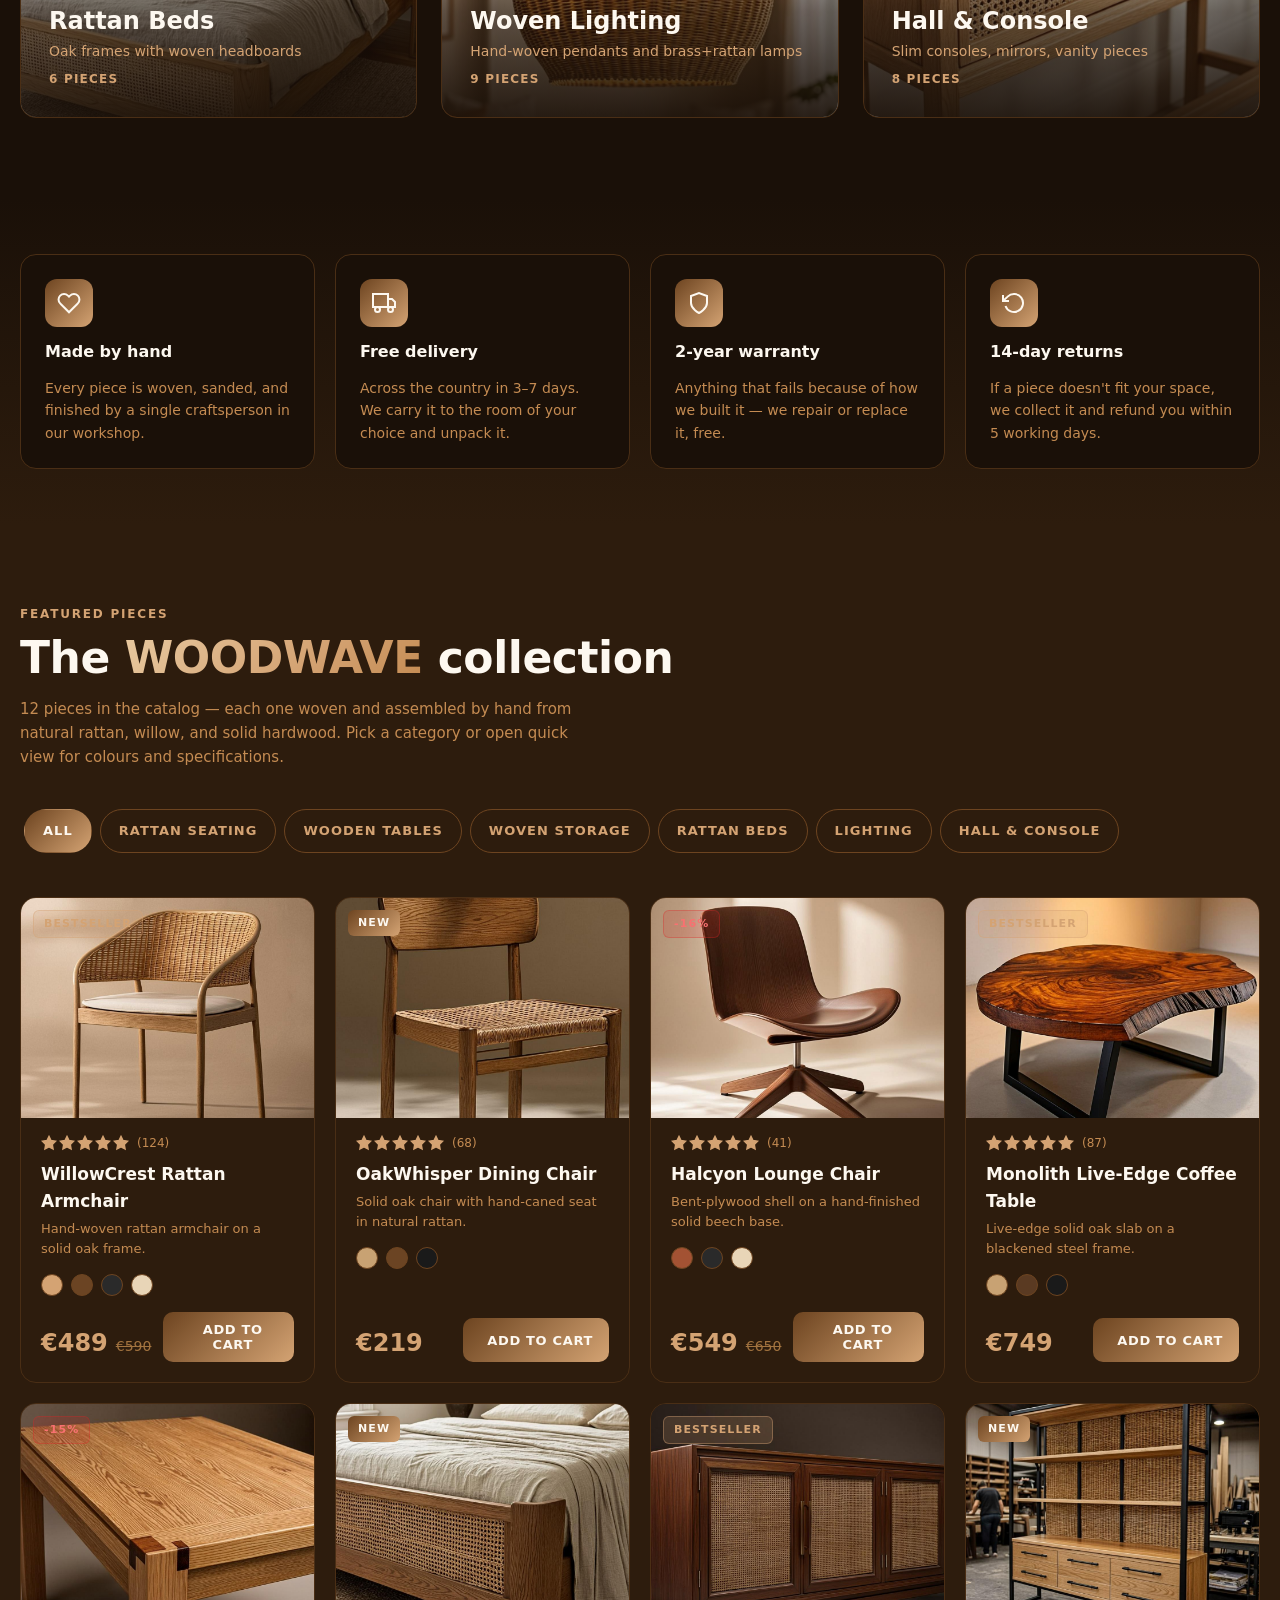
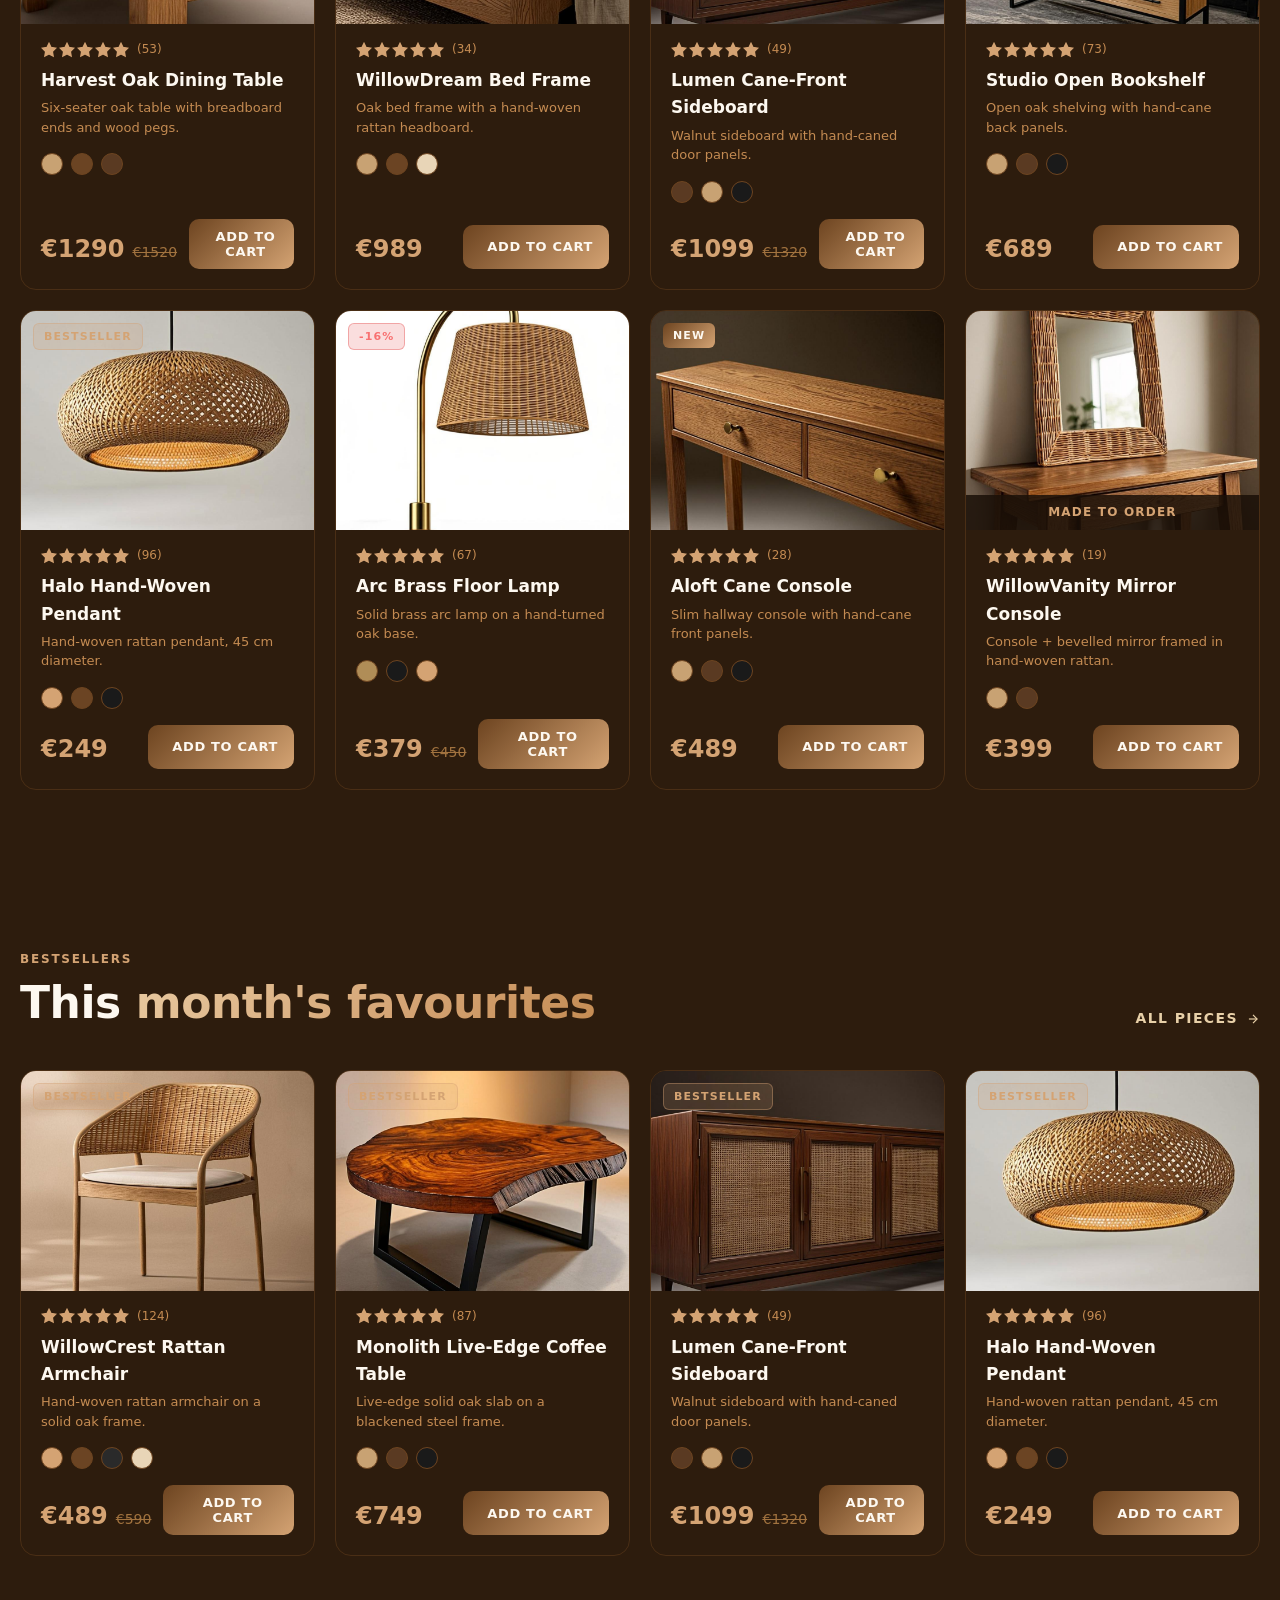
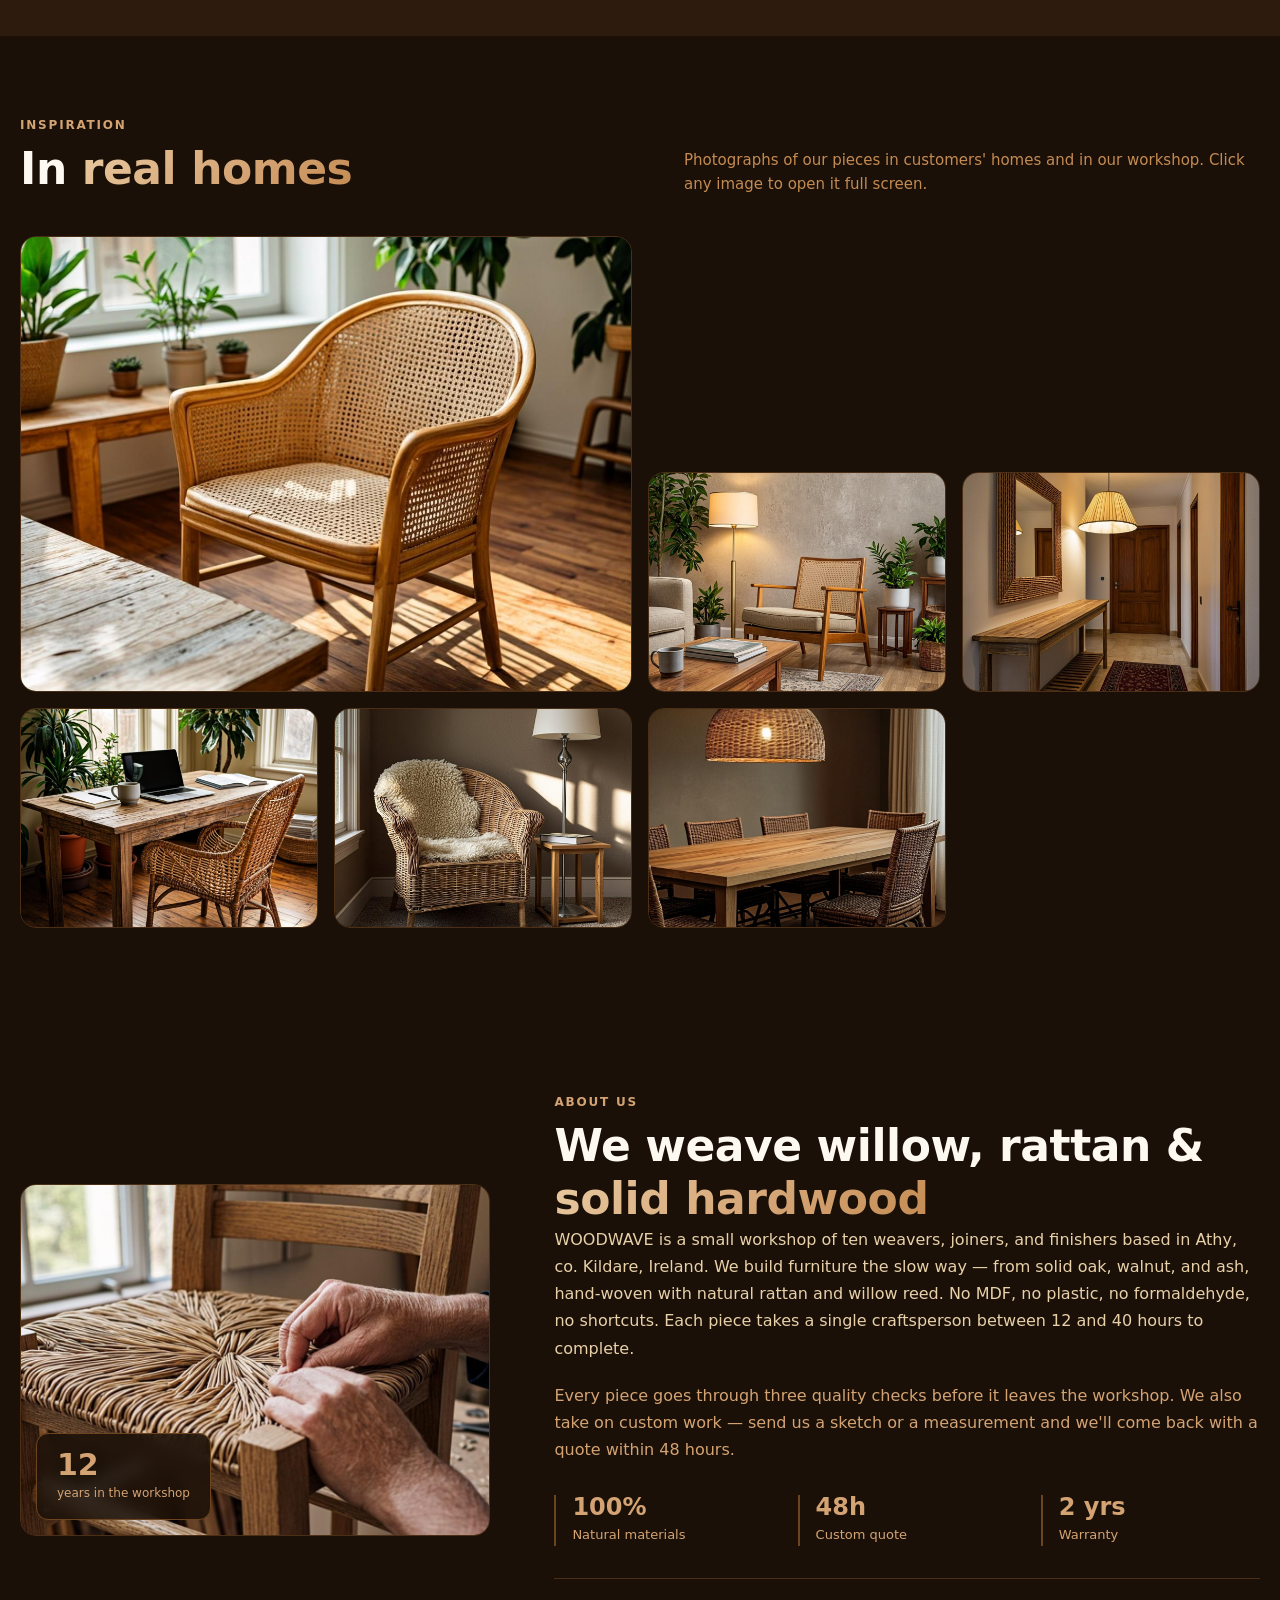
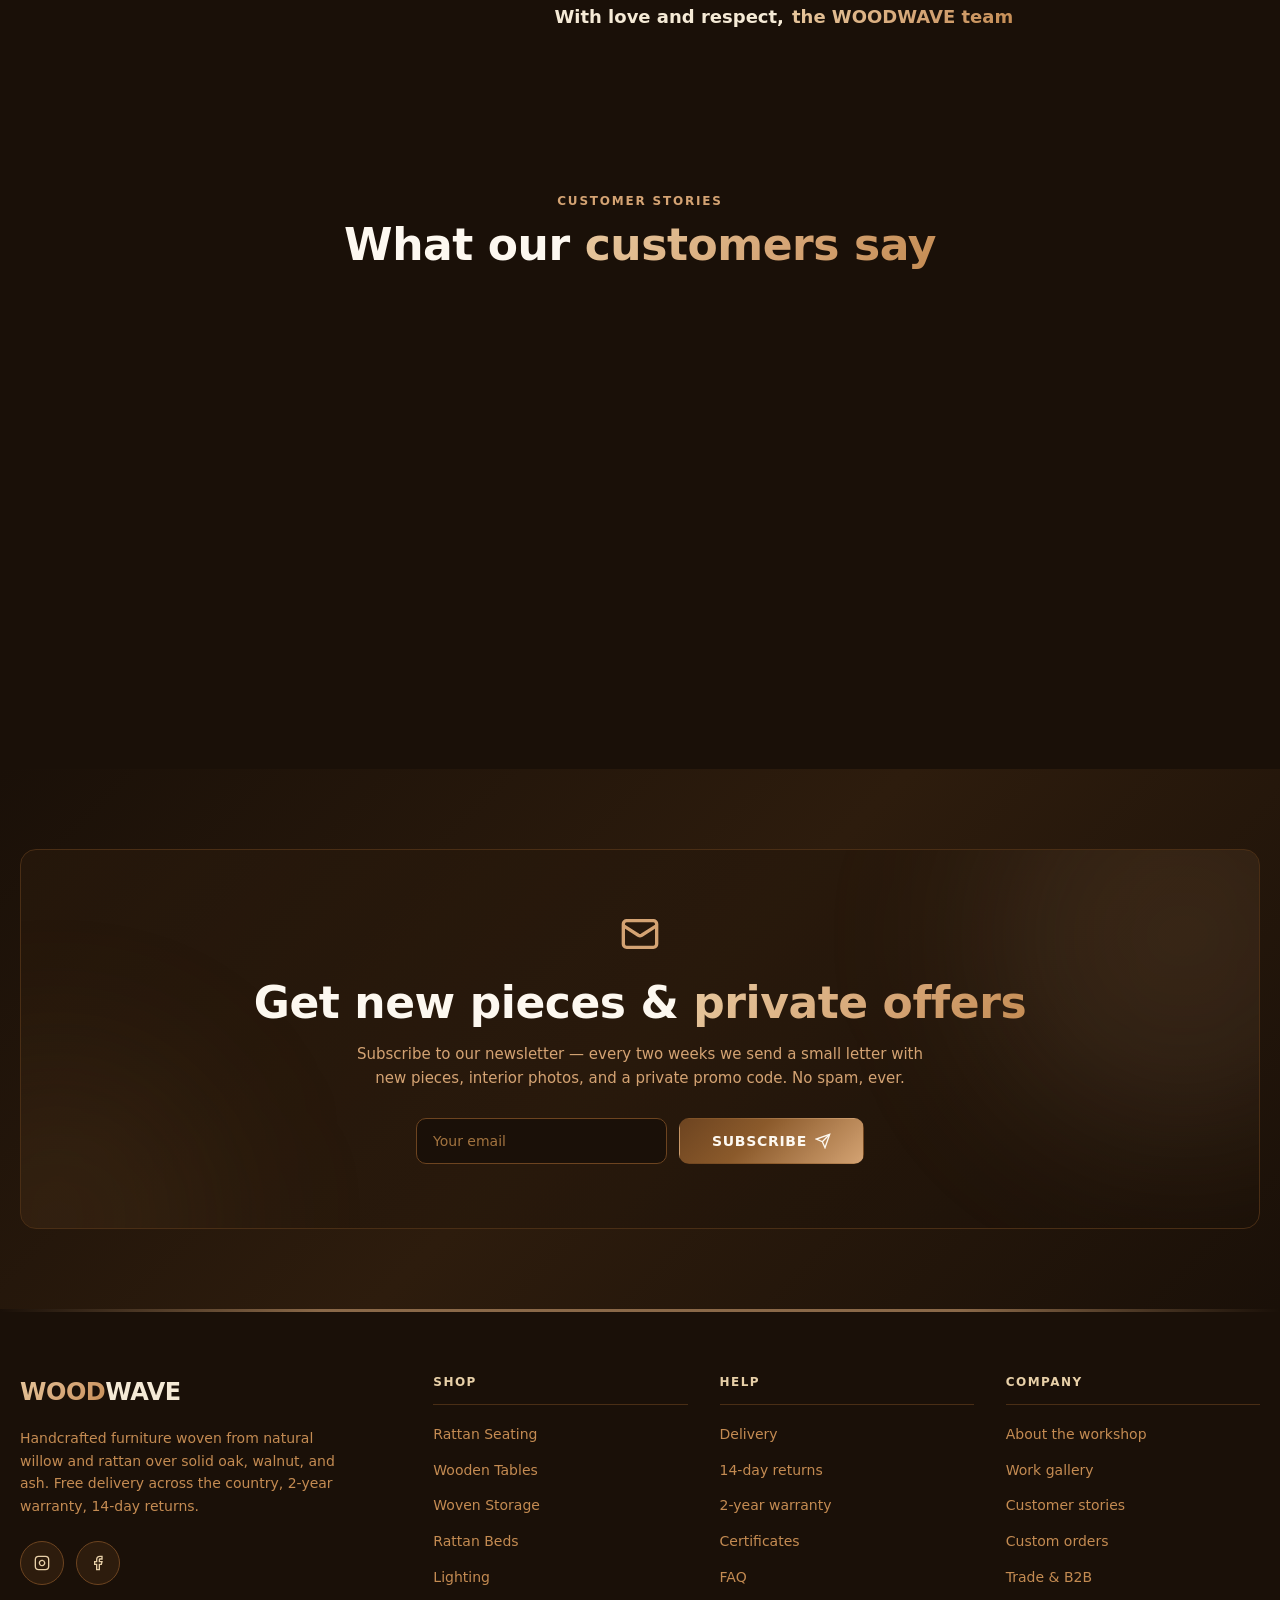
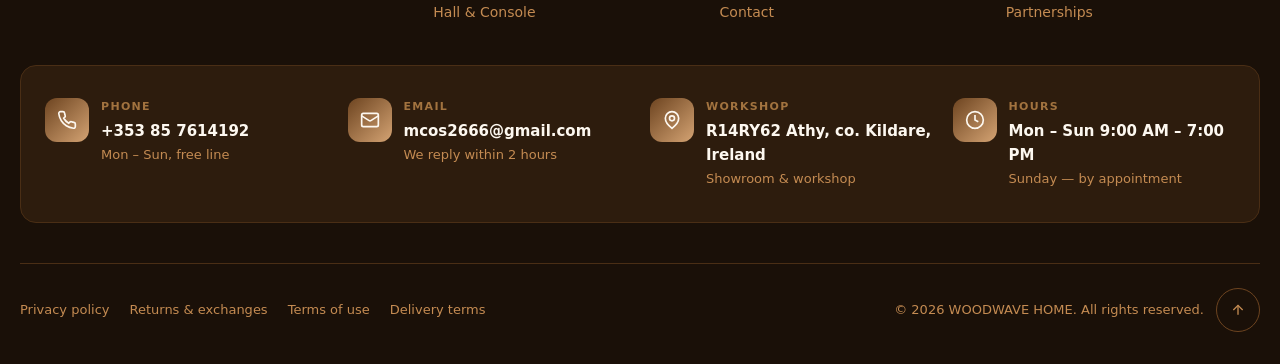
==== commit 84144ac9: "Hide hero description on mobile, add cache-busting ?v=2 Mobile hero: - Remove .hero-text (long descr" ====
--- a/index.html
+++ b/index.html
@@ -12,7 +12,7 @@
   <meta name="keywords" content="WOODWAVE, rattan furniture, willow furniture, handcrafted furniture, cane furniture, woven furniture, solid wood furniture, oak furniture" />
   <link rel="preconnect" href="https://fonts.googleapis.com" />
   <link rel="icon" type="image/svg+xml" href="data:image/svg+xml,%3Csvg xmlns='http://www.w3.org/2000/svg' viewBox='0 0 100 100'%3E%3Crect width='100' height='100' fill='%231a1008'/%3E%3Ctext x='50' y='62' font-family='sans-serif' font-size='42' font-weight='800' text-anchor='middle' fill='%23d4a373'%3EW%3C/text%3E%3C/svg%3E" />
-  <link rel="stylesheet" href="styles.css" />
+  <link rel="stylesheet" href="styles.css?v=2" />
 </head>
 <body>
   <!-- ============================================================ HEADER ============================================================ -->
@@ -484,6 +484,6 @@
     <span id="toastText"></span>
   </div>
 
-  <script src="script.js"></script>
+  <script src="script.js?v=2"></script>
 </body>
 </html>
--- a/styles.css
+++ b/styles.css
@@ -253,6 +253,10 @@
 .hero-text {
   font-size: 1.0625rem; max-width: 36rem; margin-bottom: 2rem; color: var(--wood-200);
   line-height: 1.7;
+}
+/* Mobile: hide the long description — keep hero clean and centered */
+@media (max-width: 767px) {
+  .hero-text { display: none; }
 }
 .hero-actions { display: flex; flex-wrap: wrap; gap: 1rem; margin-bottom: 3rem; justify-content: center; }
 @media (min-width: 768px) { .hero-actions { justify-content: flex-start; margin-bottom: 3.5rem; } }
